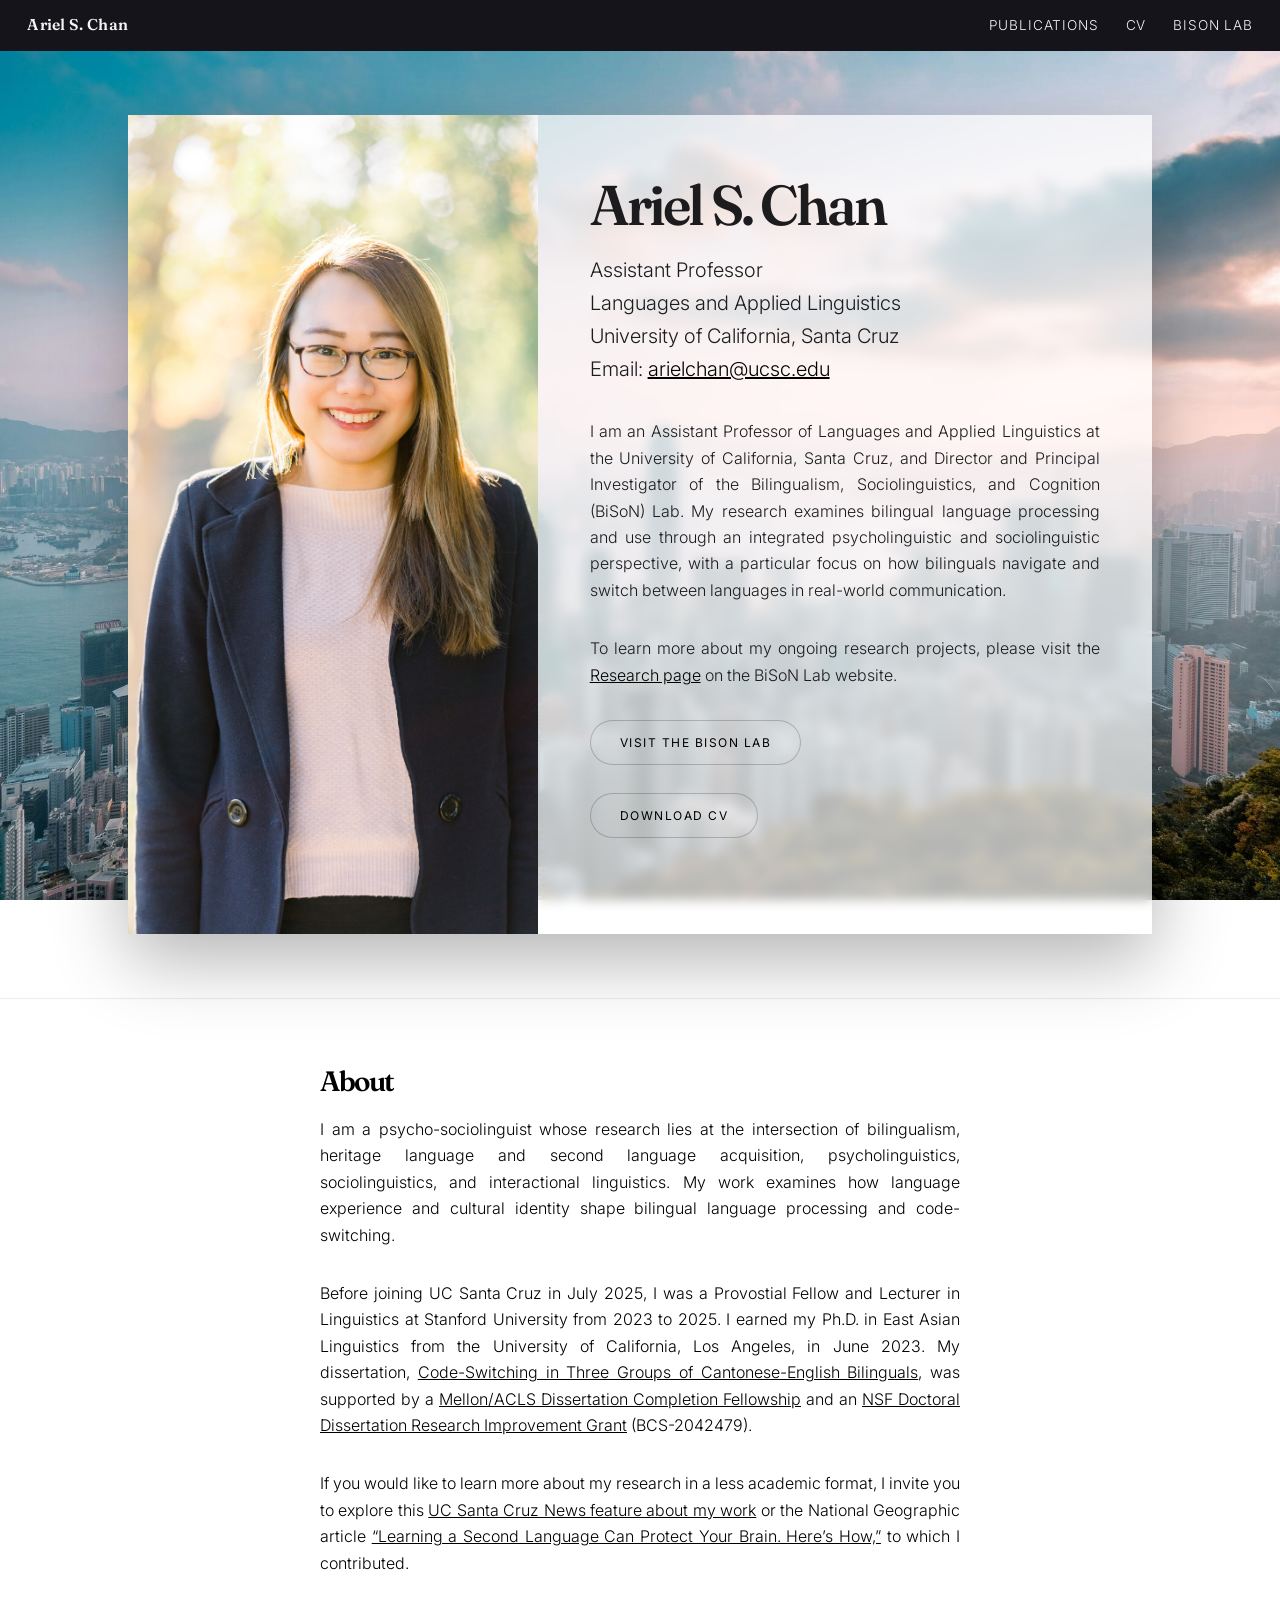
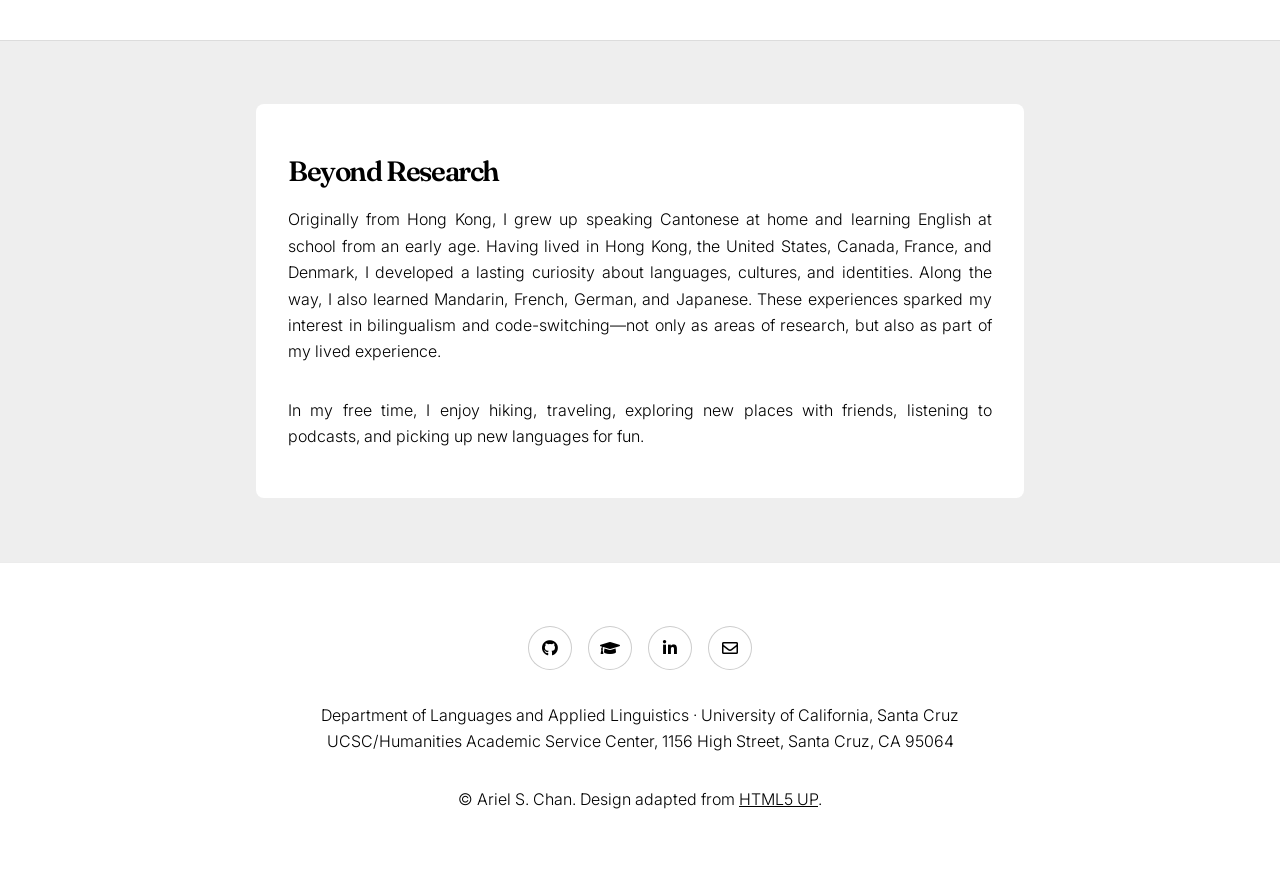
==== index.html @ 3d6a3bdb "Update Beyond Research copy, justify About/Beyond Research text, remove Dissertation section from Pu" ====
<!DOCTYPE HTML>
<!--
	Based on Story by HTML5 UP (html5up.net/story) | @ajlkn
	Free for personal and commercial use under the CCA 3.0 license (html5up.net/license)
-->
<html>
	<head>
		<title>Ariel S. Chan, Ph.D.</title>
		<meta charset="utf-8" />
		<meta name="viewport" content="width=device-width, initial-scale=1, user-scalable=no" />
		<meta name="description" content="Ariel S. Chan, Ph.D. — Assistant Professor of Languages and Applied Linguistics, University of California, Santa Cruz. Director, Bilingualism, Sociolinguistics, and Cognition (BiSoN) Lab." />
		<link rel="stylesheet" href="assets/css/main.css" />
		<link rel="stylesheet" href="assets/css/custom.css" />
		<noscript><link rel="stylesheet" href="assets/css/noscript.css" /></noscript>
	</head>
	<body class="is-preload">

		<nav class="site-nav">
			<a class="brand" href="index.html">Ariel S. Chan</a>
			<a href="publications.html">Publications</a>
			<a href="files/Ariel_Chan_CV.pdf" target="_blank" rel="noopener">CV</a>
			<a href="https://bisonlab.sites.ucsc.edu/" target="_blank" rel="noopener">BiSoN Lab</a>
		</nav>

		<div id="wrapper" class="divided">

			<!-- Intro / bio, with fixed HK skyline background -->
				<section class="hero-hkbg">
					<div class="hero-card">
						<div class="hero-photo">
							<picture>
								<source media="(max-width: 900px)" srcset="images/portrait-mobile.jpg" />
								<img src="images/portrait-desktop.jpg" alt="Portrait of Ariel Chan" />
							</picture>
						</div>
						<div class="hero-text">
							<h1>Ariel S. Chan</h1>
							<p class="major">Assistant Professor<br />Languages and Applied Linguistics<br />University of California, Santa Cruz<br />Email: <a href="mailto:arielchan@ucsc.edu">arielchan@ucsc.edu</a></p>
							<p>I am an Assistant Professor of Languages and Applied Linguistics at the University of California, Santa Cruz, and Director and Principal Investigator of the Bilingualism, Sociolinguistics, and Cognition (BiSoN) Lab. My research examines bilingual language processing and use through an integrated psycholinguistic and sociolinguistic perspective, with a particular focus on how bilinguals navigate and switch between languages in real-world communication.</p>
							<p>To learn more about my ongoing research projects, please visit the <a href="https://bisonlab.sites.ucsc.edu/bison/research/" target="_blank" rel="noopener">Research page</a> on the BiSoN Lab website.</p>
							<ul class="actions stacked">
								<li><a href="https://bisonlab.sites.ucsc.edu/" class="button big wide" target="_blank" rel="noopener">Visit the BiSoN Lab</a></li>
								<li><a href="files/Ariel_Chan_CV.pdf" class="button big wide" target="_blank" rel="noopener">Download CV</a></li>
							</ul>
						</div>
					</div>
				</section>

			<!-- About -->
				<section class="wrapper style1 align-left" id="about">
					<div class="inner medium">
						<h2>About</h2>
						<p>I am a psycho-sociolinguist whose research lies at the intersection of bilingualism, heritage language and second language acquisition, psycholinguistics, sociolinguistics, and interactional linguistics. My work examines how language experience and cultural identity shape bilingual language processing and code-switching.</p>
						<p>Before joining UC Santa Cruz in July 2025, I was a Provostial Fellow and Lecturer in Linguistics at Stanford University from 2023 to 2025. I earned my Ph.D. in East Asian Linguistics from the University of California, Los Angeles, in June 2023. My dissertation, <a href="https://escholarship.org/uc/item/8ns2t4fm" target="_blank" rel="noopener">Code-Switching in Three Groups of Cantonese-English Bilinguals</a>, was supported by a <a href="https://www.acls.org/fellow-grantees/ariel-chan/" target="_blank" rel="noopener">Mellon/ACLS Dissertation Completion Fellowship</a> and an <a href="https://www.nsf.gov/awardsearch/showAward?AWD_ID=2042479" target="_blank" rel="noopener">NSF Doctoral Dissertation Research Improvement Grant</a> (BCS-2042479).</p>
						<p>If you would like to learn more about my research in a less academic format, I invite you to explore this <a href="https://news.ucsc.edu/2025/08/ariel-chan-is-a-new-voice-for-linguistics-and-bilingualism-studies/" target="_blank" rel="noopener">UC Santa Cruz News feature about my work</a> or the National Geographic article <a href="https://www.nationalgeographic.com/health/article/speaking-multiple-languages-slow-brain-aging" target="_blank" rel="noopener">&ldquo;Learning a Second Language Can Protect Your Brain. Here&rsquo;s How,&rdquo;</a> to which I contributed.</p>
					</div>
				</section>

			<!-- Beyond the lab -->
				<section class="wrapper style2 align-left" id="beyond">
					<div class="inner medium">
						<h2>Beyond Research</h2>
						<p>Originally from Hong Kong, I grew up speaking Cantonese at home and learning English at school from an early age. Having lived in Hong Kong, the United States, Canada, France, and Denmark, I developed a lasting curiosity about languages, cultures, and identities. Along the way, I also learned Mandarin, French, German, and Japanese. These experiences sparked my interest in bilingualism and code-switching&mdash;not only as areas of research, but also as part of my lived experience.</p>
						<p>In my free time, I enjoy hiking, traveling, exploring new places with friends, listening to podcasts, and picking up new languages for fun.</p>
					</div>
				</section>

			<!-- Footer -->
				<footer class="wrapper style1 align-center">
					<div class="inner">
						<ul class="icons">
							<li><a href="https://github.com/arielschan" class="icon brands style2 fa-github" target="_blank" rel="noopener"><span class="label">GitHub</span></a></li>
							<li><a href="https://scholar.google.com/citations?user=h59geQ8AAAAJ&hl=en&oi=ao" class="icon solid style2 fa-graduation-cap" target="_blank" rel="noopener"><span class="label">Google Scholar</span></a></li>
							<li><a href="https://www.linkedin.com/in/arielslchan/" class="icon brands style2 fa-linkedin-in" target="_blank" rel="noopener"><span class="label">LinkedIn</span></a></li>
							<li><a href="mailto:arielchan@ucsc.edu" class="icon style2 fa-envelope"><span class="label">Email</span></a></li>
						</ul>
						<p>Department of Languages and Applied Linguistics · University of California, Santa Cruz<br />
						UCSC/Humanities Academic Service Center, 1156 High Street, Santa Cruz, CA 95064</p>
						<p>&copy; Ariel S. Chan. Design adapted from <a href="https://html5up.net" target="_blank" rel="noopener">HTML5 UP</a>.</p>
					</div>
				</footer>

		</div>

		<script src="assets/js/jquery.min.js"></script>
		<script src="assets/js/jquery.scrollex.min.js"></script>
		<script src="assets/js/jquery.scrolly.min.js"></script>
		<script src="assets/js/browser.min.js"></script>
		<script src="assets/js/breakpoints.min.js"></script>
		<script src="assets/js/util.js"></script>
		<script src="assets/js/main.js"></script>

	</body>
</html>
---- assets/css/main.css ----
@import url(fontawesome-all.min.css);
@import url("https://fonts.googleapis.com/css?family=Source+Sans+Pro:300,300i,400,400i");

/*
	Story by HTML5 UP
	html5up.net | @ajlkn
	Free for personal and commercial use under the CCA 3.0 license (html5up.net/license)
*/

html, body, div, span, applet, object,
iframe, h1, h2, h3, h4, h5, h6, p, blockquote,
pre, a, abbr, acronym, address, big, cite,
code, del, dfn, em, img, ins, kbd, q, s, samp,
small, strike, strong, sub, sup, tt, var, b,
u, i, center, dl, dt, dd, ol, ul, li, fieldset,
form, label, legend, table, caption, tbody,
tfoot, thead, tr, th, td, article, aside,
canvas, details, embed, figure, figcaption,
footer, header, hgroup, menu, nav, output, ruby,
section, summary, time, mark, audio, video {
	margin: 0;
	padding: 0;
	border: 0;
	font-size: 100%;
	font: inherit;
	vertical-align: baseline;}

article, aside, details, figcaption, figure,
footer, header, hgroup, menu, nav, section {
	display: block;}

body {
	line-height: 1;
}

ol, ul {
	list-style: none;
}

blockquote, q {
	quotes: none;
}

	blockquote:before, blockquote:after, q:before, q:after {
		content: '';
		content: none;
	}

table {
	border-collapse: collapse;
	border-spacing: 0;
}

body {
	-webkit-text-size-adjust: none;
}

mark {
	background-color: transparent;
	color: inherit;
}

input::-moz-focus-inner {
	border: 0;
	padding: 0;
}

input, select, textarea {
	-moz-appearance: none;
	-webkit-appearance: none;
	-ms-appearance: none;
	appearance: none;
}

/* Basic */

	@-ms-viewport {
		width: device-width;
	}

	body {
		-ms-overflow-style: scrollbar;
	}

	@media screen and (max-width: 480px) {

		html, body {
			min-width: 320px;
		}

	}

	html {
		box-sizing: border-box;
	}

	*, *:before, *:after {
		box-sizing: inherit;
	}

	body {
		background: #ffffff;
	}

		body.is-preload *, body.is-preload *:before, body.is-preload *:after {
			-moz-animation: none !important;
			-webkit-animation: none !important;
			-ms-animation: none !important;
			animation: none !important;
			-moz-transition: none !important;
			-webkit-transition: none !important;
			-ms-transition: none !important;
			transition: none !important;
		}

/* Type */

	html {
		font-size: 18pt;
	}

		@media screen and (max-width: 1680px) {

			html {
				font-size: 14pt;
			}

		}

		@media screen and (max-width: 1280px) {

			html {
				font-size: 12pt;
			}

		}

		@media screen and (max-width: 736px) {

			html {
				font-size: 11pt;
			}

		}

		@media screen and (max-width: 360px) {

			html {
				font-size: 10pt;
			}

		}

	body {
		background-color: #ffffff;
		color: #000000;
	}

	body, input, select, textarea {
		font-family: "Source Sans Pro", Helvetica, sans-serif;
		font-size: 1rem;
		font-weight: 300;
		line-height: 1.65;
	}

	a {
		-moz-transition: color 0.2s ease-in-out;
		-webkit-transition: color 0.2s ease-in-out;
		-ms-transition: color 0.2s ease-in-out;
		transition: color 0.2s ease-in-out;
		text-decoration: underline;
	}

		a:hover {
			text-decoration: none;
		}

	strong, b {
		font-weight: 400;
	}

	em, i {
		font-style: italic;
	}

	p {
		margin: 0 0 2rem 0;
	}

		p.major {
			font-size: 1.25rem;
		}

	h1, h2, h3, h4, h5, h6 {
		font-weight: 300;
		line-height: 1.375;
		letter-spacing: -0.05em;
		margin: 0 0 1rem 0;
	}

		h1 a, h2 a, h3 a, h4 a, h5 a, h6 a {
			color: inherit;
			text-decoration: none;
		}

	h1 {
		font-size: 3.5rem;
		line-height: 1.2;
	}

	h2 {
		font-size: 2.25rem;
	}

	h3 {
		font-size: 1.5rem;
	}

	h4 {
		font-size: 1.1rem;
	}

	h5 {
		font-size: 0.9rem;
	}

	h6 {
		font-size: 0.7rem;
	}

	sub {
		font-size: 0.8rem;
		position: relative;
		top: 0.5rem;
	}

	sup {
		font-size: 0.8rem;
		position: relative;
		top: -0.5rem;
	}

	blockquote {
		border-left: solid 4px;
		font-style: italic;
		margin: 0 0 2rem 0;
		padding: 0.5rem 0 0.5rem 2rem;
	}

	code {
		border-radius: 4px;
		font-family: "Courier New", monospace;
		font-size: 0.9em;
		margin: 0 0.25rem;
		padding: 0.25rem 0.325rem;
	}

	pre {
		-webkit-overflow-scrolling: touch;
		font-family: "Courier New", monospace;
		font-size: 0.9em;
		margin: 0 0 2rem 0;
	}

		pre code {
			display: block;
			line-height: 1.5;
			padding: 0.75rem 1rem;
			overflow-x: auto;
		}

	hr {
		border: 0;
		border-bottom: solid 1px;
		margin: 2.5rem 0;
	}

		hr.major {
			margin: 3.5rem 0;
		}

	.align-left {
		text-align: left;
	}

	.align-center {
		text-align: center;
	}

	.align-right {
		text-align: right;
	}

	@media screen and (max-width: 736px) {

		p.major {
			font-size: 1.1rem;
		}

		h1 {
			font-size: 2.5rem;
		}

		h2 {
			font-size: 2rem;
		}

		h3 {
			font-size: 1.25rem;
		}

		h4 {
			font-size: 1rem;
		}

	}

	input, select, textarea {
		color: #000000;
	}

	a {
		color: #000000;
	}

		a:hover {
			color: #47D3E5;
		}

	strong, b {
		color: #000000;
	}

	h1, h2, h3, h4, h5, h6 {
		color: #000000;
	}

	blockquote {
		border-left-color: rgba(0, 0, 0, 0.2);
	}

	code {
		background: rgba(0, 0, 0, 0.05);
		border-color: rgba(0, 0, 0, 0.2);
	}

	hr {
		border-bottom-color: rgba(0, 0, 0, 0.2);
	}

/* Row */

	.row {
		display: flex;
		flex-wrap: wrap;
		box-sizing: border-box;
		align-items: stretch;
	}

		.row > * {
			box-sizing: border-box;
		}

		.row.gtr-uniform > * > :last-child {
			margin-bottom: 0;
		}

		.row.aln-left {
			justify-content: flex-start;
		}

		.row.aln-center {
			justify-content: center;
		}

		.row.aln-right {
			justify-content: flex-end;
		}

		.row.aln-top {
			align-items: flex-start;
		}

		.row.aln-middle {
			align-items: center;
		}

		.row.aln-bottom {
			align-items: flex-end;
		}

		.row > .imp {
			order: -1;
		}

		.row > .col-1 {
			width: 8.33333%;
		}

		.row > .off-1 {
			margin-left: 8.33333%;
		}

		.row > .col-2 {
			width: 16.66667%;
		}

		.row > .off-2 {
			margin-left: 16.66667%;
		}

		.row > .col-3 {
			width: 25%;
		}

		.row > .off-3 {
			margin-left: 25%;
		}

		.row > .col-4 {
			width: 33.33333%;
		}

		.row > .off-4 {
			margin-left: 33.33333%;
		}

		.row > .col-5 {
			width: 41.66667%;
		}

		.row > .off-5 {
			margin-left: 41.66667%;
		}

		.row > .col-6 {
			width: 50%;
		}

		.row > .off-6 {
			margin-left: 50%;
		}

		.row > .col-7 {
			width: 58.33333%;
		}

		.row > .off-7 {
			margin-left: 58.33333%;
		}

		.row > .col-8 {
			width: 66.66667%;
		}

		.row > .off-8 {
			margin-left: 66.66667%;
		}

		.row > .col-9 {
			width: 75%;
		}

		.row > .off-9 {
			margin-left: 75%;
		}

		.row > .col-10 {
			width: 83.33333%;
		}

		.row > .off-10 {
			margin-left: 83.33333%;
		}

		.row > .col-11 {
			width: 91.66667%;
		}

		.row > .off-11 {
			margin-left: 91.66667%;
		}

		.row > .col-12 {
			width: 100%;
		}

		.row > .off-12 {
			margin-left: 100%;
		}

		.row.gtr-0 {
			margin-top: 0;
			margin-left: 0rem;
		}

			.row.gtr-0 > * {
				padding: 0 0 0 0rem;
			}

			.row.gtr-0.gtr-uniform {
				margin-top: 0rem;
			}

				.row.gtr-0.gtr-uniform > * {
					padding-top: 0rem;
				}

		.row.gtr-25 {
			margin-top: 0;
			margin-left: -0.5rem;
		}

			.row.gtr-25 > * {
				padding: 0 0 0 0.5rem;
			}

			.row.gtr-25.gtr-uniform {
				margin-top: -0.5rem;
			}

				.row.gtr-25.gtr-uniform > * {
					padding-top: 0.5rem;
				}

		.row.gtr-50 {
			margin-top: 0;
			margin-left: -1rem;
		}

			.row.gtr-50 > * {
				padding: 0 0 0 1rem;
			}

			.row.gtr-50.gtr-uniform {
				margin-top: -1rem;
			}

				.row.gtr-50.gtr-uniform > * {
					padding-top: 1rem;
				}

		.row {
			margin-top: 0;
			margin-left: -2rem;
		}

			.row > * {
				padding: 0 0 0 2rem;
			}

			.row.gtr-uniform {
				margin-top: -2rem;
			}

				.row.gtr-uniform > * {
					padding-top: 2rem;
				}

		.row.gtr-150 {
			margin-top: 0;
			margin-left: -3rem;
		}

			.row.gtr-150 > * {
				padding: 0 0 0 3rem;
			}

			.row.gtr-150.gtr-uniform {
				margin-top: -3rem;
			}

				.row.gtr-150.gtr-uniform > * {
					padding-top: 3rem;
				}

		.row.gtr-200 {
			margin-top: 0;
			margin-left: -4rem;
		}

			.row.gtr-200 > * {
				padding: 0 0 0 4rem;
			}

			.row.gtr-200.gtr-uniform {
				margin-top: -4rem;
			}

				.row.gtr-200.gtr-uniform > * {
					padding-top: 4rem;
				}

		@media screen and (max-width: 1680px) {

			.row {
				display: flex;
				flex-wrap: wrap;
				box-sizing: border-box;
				align-items: stretch;
			}

				.row > * {
					box-sizing: border-box;
				}

				.row.gtr-uniform > * > :last-child {
					margin-bottom: 0;
				}

				.row.aln-left {
					justify-content: flex-start;
				}

				.row.aln-center {
					justify-content: center;
				}

				.row.aln-right {
					justify-content: flex-end;
				}

				.row.aln-top {
					align-items: flex-start;
				}

				.row.aln-middle {
					align-items: center;
				}

				.row.aln-bottom {
					align-items: flex-end;
				}

				.row > .imp-xlarge {
					order: -1;
				}

				.row > .col-1-xlarge {
					width: 8.33333%;
				}

				.row > .off-1-xlarge {
					margin-left: 8.33333%;
				}

				.row > .col-2-xlarge {
					width: 16.66667%;
				}

				.row > .off-2-xlarge {
					margin-left: 16.66667%;
				}

				.row > .col-3-xlarge {
					width: 25%;
				}

				.row > .off-3-xlarge {
					margin-left: 25%;
				}

				.row > .col-4-xlarge {
					width: 33.33333%;
				}

				.row > .off-4-xlarge {
					margin-left: 33.33333%;
				}

				.row > .col-5-xlarge {
					width: 41.66667%;
				}

				.row > .off-5-xlarge {
					margin-left: 41.66667%;
				}

				.row > .col-6-xlarge {
					width: 50%;
				}

				.row > .off-6-xlarge {
					margin-left: 50%;
				}

				.row > .col-7-xlarge {
					width: 58.33333%;
				}

				.row > .off-7-xlarge {
					margin-left: 58.33333%;
				}

				.row > .col-8-xlarge {
					width: 66.66667%;
				}

				.row > .off-8-xlarge {
					margin-left: 66.66667%;
				}

				.row > .col-9-xlarge {
					width: 75%;
				}

				.row > .off-9-xlarge {
					margin-left: 75%;
				}

				.row > .col-10-xlarge {
					width: 83.33333%;
				}

				.row > .off-10-xlarge {
					margin-left: 83.33333%;
				}

				.row > .col-11-xlarge {
					width: 91.66667%;
				}

				.row > .off-11-xlarge {
					margin-left: 91.66667%;
				}

				.row > .col-12-xlarge {
					width: 100%;
				}

				.row > .off-12-xlarge {
					margin-left: 100%;
				}

				.row.gtr-0 {
					margin-top: 0;
					margin-left: 0rem;
				}

					.row.gtr-0 > * {
						padding: 0 0 0 0rem;
					}

					.row.gtr-0.gtr-uniform {
						margin-top: 0rem;
					}

						.row.gtr-0.gtr-uniform > * {
							padding-top: 0rem;
						}

				.row.gtr-25 {
					margin-top: 0;
					margin-left: -0.5rem;
				}

					.row.gtr-25 > * {
						padding: 0 0 0 0.5rem;
					}

					.row.gtr-25.gtr-uniform {
						margin-top: -0.5rem;
					}

						.row.gtr-25.gtr-uniform > * {
							padding-top: 0.5rem;
						}

				.row.gtr-50 {
					margin-top: 0;
					margin-left: -1rem;
				}

					.row.gtr-50 > * {
						padding: 0 0 0 1rem;
					}

					.row.gtr-50.gtr-uniform {
						margin-top: -1rem;
					}

						.row.gtr-50.gtr-uniform > * {
							padding-top: 1rem;
						}

				.row {
					margin-top: 0;
					margin-left: -2rem;
				}

					.row > * {
						padding: 0 0 0 2rem;
					}

					.row.gtr-uniform {
						margin-top: -2rem;
					}

						.row.gtr-uniform > * {
							padding-top: 2rem;
						}

				.row.gtr-150 {
					margin-top: 0;
					margin-left: -3rem;
				}

					.row.gtr-150 > * {
						padding: 0 0 0 3rem;
					}

					.row.gtr-150.gtr-uniform {
						margin-top: -3rem;
					}

						.row.gtr-150.gtr-uniform > * {
							padding-top: 3rem;
						}

				.row.gtr-200 {
					margin-top: 0;
					margin-left: -4rem;
				}

					.row.gtr-200 > * {
						padding: 0 0 0 4rem;
					}

					.row.gtr-200.gtr-uniform {
						margin-top: -4rem;
					}

						.row.gtr-200.gtr-uniform > * {
							padding-top: 4rem;
						}

		}

		@media screen and (max-width: 1280px) {

			.row {
				display: flex;
				flex-wrap: wrap;
				box-sizing: border-box;
				align-items: stretch;
			}

				.row > * {
					box-sizing: border-box;
				}

				.row.gtr-uniform > * > :last-child {
					margin-bottom: 0;
				}

				.row.aln-left {
					justify-content: flex-start;
				}

				.row.aln-center {
					justify-content: center;
				}

				.row.aln-right {
					justify-content: flex-end;
				}

				.row.aln-top {
					align-items: flex-start;
				}

				.row.aln-middle {
					align-items: center;
				}

				.row.aln-bottom {
					align-items: flex-end;
				}

				.row > .imp-large {
					order: -1;
				}

				.row > .col-1-large {
					width: 8.33333%;
				}

				.row > .off-1-large {
					margin-left: 8.33333%;
				}

				.row > .col-2-large {
					width: 16.66667%;
				}

				.row > .off-2-large {
					margin-left: 16.66667%;
				}

				.row > .col-3-large {
					width: 25%;
				}

				.row > .off-3-large {
					margin-left: 25%;
				}

				.row > .col-4-large {
					width: 33.33333%;
				}

				.row > .off-4-large {
					margin-left: 33.33333%;
				}

				.row > .col-5-large {
					width: 41.66667%;
				}

				.row > .off-5-large {
					margin-left: 41.66667%;
				}

				.row > .col-6-large {
					width: 50%;
				}

				.row > .off-6-large {
					margin-left: 50%;
				}

				.row > .col-7-large {
					width: 58.33333%;
				}

				.row > .off-7-large {
					margin-left: 58.33333%;
				}

				.row > .col-8-large {
					width: 66.66667%;
				}

				.row > .off-8-large {
					margin-left: 66.66667%;
				}

				.row > .col-9-large {
					width: 75%;
				}

				.row > .off-9-large {
					margin-left: 75%;
				}

				.row > .col-10-large {
					width: 83.33333%;
				}

				.row > .off-10-large {
					margin-left: 83.33333%;
				}

				.row > .col-11-large {
					width: 91.66667%;
				}

				.row > .off-11-large {
					margin-left: 91.66667%;
				}

				.row > .col-12-large {
					width: 100%;
				}

				.row > .off-12-large {
					margin-left: 100%;
				}

				.row.gtr-0 {
					margin-top: 0;
					margin-left: 0rem;
				}

					.row.gtr-0 > * {
						padding: 0 0 0 0rem;
					}

					.row.gtr-0.gtr-uniform {
						margin-top: 0rem;
					}

						.row.gtr-0.gtr-uniform > * {
							padding-top: 0rem;
						}

				.row.gtr-25 {
					margin-top: 0;
					margin-left: -0.5rem;
				}

					.row.gtr-25 > * {
						padding: 0 0 0 0.5rem;
					}

					.row.gtr-25.gtr-uniform {
						margin-top: -0.5rem;
					}

						.row.gtr-25.gtr-uniform > * {
							padding-top: 0.5rem;
						}

				.row.gtr-50 {
					margin-top: 0;
					margin-left: -1rem;
				}

					.row.gtr-50 > * {
						padding: 0 0 0 1rem;
					}

					.row.gtr-50.gtr-uniform {
						margin-top: -1rem;
					}

						.row.gtr-50.gtr-uniform > * {
							padding-top: 1rem;
						}

				.row {
					margin-top: 0;
					margin-left: -2rem;
				}

					.row > * {
						padding: 0 0 0 2rem;
					}

					.row.gtr-uniform {
						margin-top: -2rem;
					}

						.row.gtr-uniform > * {
							padding-top: 2rem;
						}

				.row.gtr-150 {
					margin-top: 0;
					margin-left: -3rem;
				}

					.row.gtr-150 > * {
						padding: 0 0 0 3rem;
					}

					.row.gtr-150.gtr-uniform {
						margin-top: -3rem;
					}

						.row.gtr-150.gtr-uniform > * {
							padding-top: 3rem;
						}

				.row.gtr-200 {
					margin-top: 0;
					margin-left: -4rem;
				}

					.row.gtr-200 > * {
						padding: 0 0 0 4rem;
					}

					.row.gtr-200.gtr-uniform {
						margin-top: -4rem;
					}

						.row.gtr-200.gtr-uniform > * {
							padding-top: 4rem;
						}

		}

		@media screen and (max-width: 980px) {

			.row {
				display: flex;
				flex-wrap: wrap;
				box-sizing: border-box;
				align-items: stretch;
			}

				.row > * {
					box-sizing: border-box;
				}

				.row.gtr-uniform > * > :last-child {
					margin-bottom: 0;
				}

				.row.aln-left {
					justify-content: flex-start;
				}

				.row.aln-center {
					justify-content: center;
				}

				.row.aln-right {
					justify-content: flex-end;
				}

				.row.aln-top {
					align-items: flex-start;
				}

				.row.aln-middle {
					align-items: center;
				}

				.row.aln-bottom {
					align-items: flex-end;
				}

				.row > .imp-medium {
					order: -1;
				}

				.row > .col-1-medium {
					width: 8.33333%;
				}

				.row > .off-1-medium {
					margin-left: 8.33333%;
				}

				.row > .col-2-medium {
					width: 16.66667%;
				}

				.row > .off-2-medium {
					margin-left: 16.66667%;
				}

				.row > .col-3-medium {
					width: 25%;
				}

				.row > .off-3-medium {
					margin-left: 25%;
				}

				.row > .col-4-medium {
					width: 33.33333%;
				}

				.row > .off-4-medium {
					margin-left: 33.33333%;
				}

				.row > .col-5-medium {
					width: 41.66667%;
				}

				.row > .off-5-medium {
					margin-left: 41.66667%;
				}

				.row > .col-6-medium {
					width: 50%;
				}

				.row > .off-6-medium {
					margin-left: 50%;
				}

				.row > .col-7-medium {
					width: 58.33333%;
				}

				.row > .off-7-medium {
					margin-left: 58.33333%;
				}

				.row > .col-8-medium {
					width: 66.66667%;
				}

				.row > .off-8-medium {
					margin-left: 66.66667%;
				}

				.row > .col-9-medium {
					width: 75%;
				}

				.row > .off-9-medium {
					margin-left: 75%;
				}

				.row > .col-10-medium {
					width: 83.33333%;
				}

				.row > .off-10-medium {
					margin-left: 83.33333%;
				}

				.row > .col-11-medium {
					width: 91.66667%;
				}

				.row > .off-11-medium {
					margin-left: 91.66667%;
				}

				.row > .col-12-medium {
					width: 100%;
				}

				.row > .off-12-medium {
					margin-left: 100%;
				}

				.row.gtr-0 {
					margin-top: 0;
					margin-left: 0rem;
				}

					.row.gtr-0 > * {
						padding: 0 0 0 0rem;
					}

					.row.gtr-0.gtr-uniform {
						margin-top: 0rem;
					}

						.row.gtr-0.gtr-uniform > * {
							padding-top: 0rem;
						}

				.row.gtr-25 {
					margin-top: 0;
					margin-left: -0.5rem;
				}

					.row.gtr-25 > * {
						padding: 0 0 0 0.5rem;
					}

					.row.gtr-25.gtr-uniform {
						margin-top: -0.5rem;
					}

						.row.gtr-25.gtr-uniform > * {
							padding-top: 0.5rem;
						}

				.row.gtr-50 {
					margin-top: 0;
					margin-left: -1rem;
				}

					.row.gtr-50 > * {
						padding: 0 0 0 1rem;
					}

					.row.gtr-50.gtr-uniform {
						margin-top: -1rem;
					}

						.row.gtr-50.gtr-uniform > * {
							padding-top: 1rem;
						}

				.row {
					margin-top: 0;
					margin-left: -2rem;
				}

					.row > * {
						padding: 0 0 0 2rem;
					}

					.row.gtr-uniform {
						margin-top: -2rem;
					}

						.row.gtr-uniform > * {
							padding-top: 2rem;
						}

				.row.gtr-150 {
					margin-top: 0;
					margin-left: -3rem;
				}

					.row.gtr-150 > * {
						padding: 0 0 0 3rem;
					}

					.row.gtr-150.gtr-uniform {
						margin-top: -3rem;
					}

						.row.gtr-150.gtr-uniform > * {
							padding-top: 3rem;
						}

				.row.gtr-200 {
					margin-top: 0;
					margin-left: -4rem;
				}

					.row.gtr-200 > * {
						padding: 0 0 0 4rem;
					}

					.row.gtr-200.gtr-uniform {
						margin-top: -4rem;
					}

						.row.gtr-200.gtr-uniform > * {
							padding-top: 4rem;
						}

		}

		@media screen and (max-width: 736px) {

			.row {
				display: flex;
				flex-wrap: wrap;
				box-sizing: border-box;
				align-items: stretch;
			}

				.row > * {
					box-sizing: border-box;
				}

				.row.gtr-uniform > * > :last-child {
					margin-bottom: 0;
				}

				.row.aln-left {
					justify-content: flex-start;
				}

				.row.aln-center {
					justify-content: center;
				}

				.row.aln-right {
					justify-content: flex-end;
				}

				.row.aln-top {
					align-items: flex-start;
				}

				.row.aln-middle {
					align-items: center;
				}

				.row.aln-bottom {
					align-items: flex-end;
				}

				.row > .imp-small {
					order: -1;
				}

				.row > .col-1-small {
					width: 8.33333%;
				}

				.row > .off-1-small {
					margin-left: 8.33333%;
				}

				.row > .col-2-small {
					width: 16.66667%;
				}

				.row > .off-2-small {
					margin-left: 16.66667%;
				}

				.row > .col-3-small {
					width: 25%;
				}

				.row > .off-3-small {
					margin-left: 25%;
				}

				.row > .col-4-small {
					width: 33.33333%;
				}

				.row > .off-4-small {
					margin-left: 33.33333%;
				}

				.row > .col-5-small {
					width: 41.66667%;
				}

				.row > .off-5-small {
					margin-left: 41.66667%;
				}

				.row > .col-6-small {
					width: 50%;
				}

				.row > .off-6-small {
					margin-left: 50%;
				}

				.row > .col-7-small {
					width: 58.33333%;
				}

				.row > .off-7-small {
					margin-left: 58.33333%;
				}

				.row > .col-8-small {
					width: 66.66667%;
				}

				.row > .off-8-small {
					margin-left: 66.66667%;
				}

				.row > .col-9-small {
					width: 75%;
				}

				.row > .off-9-small {
					margin-left: 75%;
				}

				.row > .col-10-small {
					width: 83.33333%;
				}

				.row > .off-10-small {
					margin-left: 83.33333%;
				}

				.row > .col-11-small {
					width: 91.66667%;
				}

				.row > .off-11-small {
					margin-left: 91.66667%;
				}

				.row > .col-12-small {
					width: 100%;
				}

				.row > .off-12-small {
					margin-left: 100%;
				}

				.row.gtr-0 {
					margin-top: 0;
					margin-left: 0rem;
				}

					.row.gtr-0 > * {
						padding: 0 0 0 0rem;
					}

					.row.gtr-0.gtr-uniform {
						margin-top: 0rem;
					}

						.row.gtr-0.gtr-uniform > * {
							padding-top: 0rem;
						}

				.row.gtr-25 {
					margin-top: 0;
					margin-left: -0.5rem;
				}

					.row.gtr-25 > * {
						padding: 0 0 0 0.5rem;
					}

					.row.gtr-25.gtr-uniform {
						margin-top: -0.5rem;
					}

						.row.gtr-25.gtr-uniform > * {
							padding-top: 0.5rem;
						}

				.row.gtr-50 {
					margin-top: 0;
					margin-left: -1rem;
				}

					.row.gtr-50 > * {
						padding: 0 0 0 1rem;
					}

					.row.gtr-50.gtr-uniform {
						margin-top: -1rem;
					}

						.row.gtr-50.gtr-uniform > * {
							padding-top: 1rem;
						}

				.row {
					margin-top: 0;
					margin-left: -2rem;
				}

					.row > * {
						padding: 0 0 0 2rem;
					}

					.row.gtr-uniform {
						margin-top: -2rem;
					}

						.row.gtr-uniform > * {
							padding-top: 2rem;
						}

				.row.gtr-150 {
					margin-top: 0;
					margin-left: -3rem;
				}

					.row.gtr-150 > * {
						padding: 0 0 0 3rem;
					}

					.row.gtr-150.gtr-uniform {
						margin-top: -3rem;
					}

						.row.gtr-150.gtr-uniform > * {
							padding-top: 3rem;
						}

				.row.gtr-200 {
					margin-top: 0;
					margin-left: -4rem;
				}

					.row.gtr-200 > * {
						padding: 0 0 0 4rem;
					}

					.row.gtr-200.gtr-uniform {
						margin-top: -4rem;
					}

						.row.gtr-200.gtr-uniform > * {
							padding-top: 4rem;
						}

		}

		@media screen and (max-width: 480px) {

			.row {
				display: flex;
				flex-wrap: wrap;
				box-sizing: border-box;
				align-items: stretch;
			}

				.row > * {
					box-sizing: border-box;
				}

				.row.gtr-uniform > * > :last-child {
					margin-bottom: 0;
				}

				.row.aln-left {
					justify-content: flex-start;
				}

				.row.aln-center {
					justify-content: center;
				}

				.row.aln-right {
					justify-content: flex-end;
				}

				.row.aln-top {
					align-items: flex-start;
				}

				.row.aln-middle {
					align-items: center;
				}

				.row.aln-bottom {
					align-items: flex-end;
				}

				.row > .imp-xsmall {
					order: -1;
				}

				.row > .col-1-xsmall {
					width: 8.33333%;
				}

				.row > .off-1-xsmall {
					margin-left: 8.33333%;
				}

				.row > .col-2-xsmall {
					width: 16.66667%;
				}

				.row > .off-2-xsmall {
					margin-left: 16.66667%;
				}

				.row > .col-3-xsmall {
					width: 25%;
				}

				.row > .off-3-xsmall {
					margin-left: 25%;
				}

				.row > .col-4-xsmall {
					width: 33.33333%;
				}

				.row > .off-4-xsmall {
					margin-left: 33.33333%;
				}

				.row > .col-5-xsmall {
					width: 41.66667%;
				}

				.row > .off-5-xsmall {
					margin-left: 41.66667%;
				}

				.row > .col-6-xsmall {
					width: 50%;
				}

				.row > .off-6-xsmall {
					margin-left: 50%;
				}

				.row > .col-7-xsmall {
					width: 58.33333%;
				}

				.row > .off-7-xsmall {
					margin-left: 58.33333%;
				}

				.row > .col-8-xsmall {
					width: 66.66667%;
				}

				.row > .off-8-xsmall {
					margin-left: 66.66667%;
				}

				.row > .col-9-xsmall {
					width: 75%;
				}

				.row > .off-9-xsmall {
					margin-left: 75%;
				}

				.row > .col-10-xsmall {
					width: 83.33333%;
				}

				.row > .off-10-xsmall {
					margin-left: 83.33333%;
				}

				.row > .col-11-xsmall {
					width: 91.66667%;
				}

				.row > .off-11-xsmall {
					margin-left: 91.66667%;
				}

				.row > .col-12-xsmall {
					width: 100%;
				}

				.row > .off-12-xsmall {
					margin-left: 100%;
				}

				.row.gtr-0 {
					margin-top: 0;
					margin-left: 0rem;
				}

					.row.gtr-0 > * {
						padding: 0 0 0 0rem;
					}

					.row.gtr-0.gtr-uniform {
						margin-top: 0rem;
					}

						.row.gtr-0.gtr-uniform > * {
							padding-top: 0rem;
						}

				.row.gtr-25 {
					margin-top: 0;
					margin-left: -0.5rem;
				}

					.row.gtr-25 > * {
						padding: 0 0 0 0.5rem;
					}

					.row.gtr-25.gtr-uniform {
						margin-top: -0.5rem;
					}

						.row.gtr-25.gtr-uniform > * {
							padding-top: 0.5rem;
						}

				.row.gtr-50 {
					margin-top: 0;
					margin-left: -1rem;
				}

					.row.gtr-50 > * {
						padding: 0 0 0 1rem;
					}

					.row.gtr-50.gtr-uniform {
						margin-top: -1rem;
					}

						.row.gtr-50.gtr-uniform > * {
							padding-top: 1rem;
						}

				.row {
					margin-top: 0;
					margin-left: -2rem;
				}

					.row > * {
						padding: 0 0 0 2rem;
					}

					.row.gtr-uniform {
						margin-top: -2rem;
					}

						.row.gtr-uniform > * {
							padding-top: 2rem;
						}

				.row.gtr-150 {
					margin-top: 0;
					margin-left: -3rem;
				}

					.row.gtr-150 > * {
						padding: 0 0 0 3rem;
					}

					.row.gtr-150.gtr-uniform {
						margin-top: -3rem;
					}

						.row.gtr-150.gtr-uniform > * {
							padding-top: 3rem;
						}

				.row.gtr-200 {
					margin-top: 0;
					margin-left: -4rem;
				}

					.row.gtr-200 > * {
						padding: 0 0 0 4rem;
					}

					.row.gtr-200.gtr-uniform {
						margin-top: -4rem;
					}

						.row.gtr-200.gtr-uniform > * {
							padding-top: 4rem;
						}

		}

		@media screen and (max-width: 360px) {

			.row {
				display: flex;
				flex-wrap: wrap;
				box-sizing: border-box;
				align-items: stretch;
			}

				.row > * {
					box-sizing: border-box;
				}

				.row.gtr-uniform > * > :last-child {
					margin-bottom: 0;
				}

				.row.aln-left {
					justify-content: flex-start;
				}

				.row.aln-center {
					justify-content: center;
				}

				.row.aln-right {
					justify-content: flex-end;
				}

				.row.aln-top {
					align-items: flex-start;
				}

				.row.aln-middle {
					align-items: center;
				}

				.row.aln-bottom {
					align-items: flex-end;
				}

				.row > .imp-xxsmall {
					order: -1;
				}

				.row > .col-1-xxsmall {
					width: 8.33333%;
				}

				.row > .off-1-xxsmall {
					margin-left: 8.33333%;
				}

				.row > .col-2-xxsmall {
					width: 16.66667%;
				}

				.row > .off-2-xxsmall {
					margin-left: 16.66667%;
				}

				.row > .col-3-xxsmall {
					width: 25%;
				}

				.row > .off-3-xxsmall {
					margin-left: 25%;
				}

				.row > .col-4-xxsmall {
					width: 33.33333%;
				}

				.row > .off-4-xxsmall {
					margin-left: 33.33333%;
				}

				.row > .col-5-xxsmall {
					width: 41.66667%;
				}

				.row > .off-5-xxsmall {
					margin-left: 41.66667%;
				}

				.row > .col-6-xxsmall {
					width: 50%;
				}

				.row > .off-6-xxsmall {
					margin-left: 50%;
				}

				.row > .col-7-xxsmall {
					width: 58.33333%;
				}

				.row > .off-7-xxsmall {
					margin-left: 58.33333%;
				}

				.row > .col-8-xxsmall {
					width: 66.66667%;
				}

				.row > .off-8-xxsmall {
					margin-left: 66.66667%;
				}

				.row > .col-9-xxsmall {
					width: 75%;
				}

				.row > .off-9-xxsmall {
					margin-left: 75%;
				}

				.row > .col-10-xxsmall {
					width: 83.33333%;
				}

				.row > .off-10-xxsmall {
					margin-left: 83.33333%;
				}

				.row > .col-11-xxsmall {
					width: 91.66667%;
				}

				.row > .off-11-xxsmall {
					margin-left: 91.66667%;
				}

				.row > .col-12-xxsmall {
					width: 100%;
				}

				.row > .off-12-xxsmall {
					margin-left: 100%;
				}

				.row.gtr-0 {
					margin-top: 0;
					margin-left: 0rem;
				}

					.row.gtr-0 > * {
						padding: 0 0 0 0rem;
					}

					.row.gtr-0.gtr-uniform {
						margin-top: 0rem;
					}

						.row.gtr-0.gtr-uniform > * {
							padding-top: 0rem;
						}

				.row.gtr-25 {
					margin-top: 0;
					margin-left: -0.5rem;
				}

					.row.gtr-25 > * {
						padding: 0 0 0 0.5rem;
					}

					.row.gtr-25.gtr-uniform {
						margin-top: -0.5rem;
					}

						.row.gtr-25.gtr-uniform > * {
							padding-top: 0.5rem;
						}

				.row.gtr-50 {
					margin-top: 0;
					margin-left: -1rem;
				}

					.row.gtr-50 > * {
						padding: 0 0 0 1rem;
					}

					.row.gtr-50.gtr-uniform {
						margin-top: -1rem;
					}

						.row.gtr-50.gtr-uniform > * {
							padding-top: 1rem;
						}

				.row {
					margin-top: 0;
					margin-left: -2rem;
				}

					.row > * {
						padding: 0 0 0 2rem;
					}

					.row.gtr-uniform {
						margin-top: -2rem;
					}

						.row.gtr-uniform > * {
							padding-top: 2rem;
						}

				.row.gtr-150 {
					margin-top: 0;
					margin-left: -3rem;
				}

					.row.gtr-150 > * {
						padding: 0 0 0 3rem;
					}

					.row.gtr-150.gtr-uniform {
						margin-top: -3rem;
					}

						.row.gtr-150.gtr-uniform > * {
							padding-top: 3rem;
						}

				.row.gtr-200 {
					margin-top: 0;
					margin-left: -4rem;
				}

					.row.gtr-200 > * {
						padding: 0 0 0 4rem;
					}

					.row.gtr-200.gtr-uniform {
						margin-top: -4rem;
					}

						.row.gtr-200.gtr-uniform > * {
							padding-top: 4rem;
						}

		}

/* Box */

	.box {
		border-radius: 4px;
		border: solid 1px;
		margin-bottom: 2rem;
		padding: 1.5rem;
	}

		.box > :last-child,
		.box > :last-child > :last-child,
		.box > :last-child > :last-child > :last-child {
			margin-bottom: 0;
		}

		.box.alt {
			border: 0;
			border-radius: 0;
			padding: 0;
		}

	.box {
		border-color: rgba(0, 0, 0, 0.2);
	}

/* Button */

	input[type="submit"],
	input[type="reset"],
	input[type="button"],
	button,
	.button {
		-moz-appearance: none;
		-webkit-appearance: none;
		-ms-appearance: none;
		appearance: none;
		-moz-transition: background-color 0.2s ease-in-out, box-shadow 0.2s ease-in-out, color 0.2s ease-in-out;
		-webkit-transition: background-color 0.2s ease-in-out, box-shadow 0.2s ease-in-out, color 0.2s ease-in-out;
		-ms-transition: background-color 0.2s ease-in-out, box-shadow 0.2s ease-in-out, color 0.2s ease-in-out;
		transition: background-color 0.2s ease-in-out, box-shadow 0.2s ease-in-out, color 0.2s ease-in-out;
		border: 0;
		cursor: pointer;
		display: inline-block;
		font-weight: 400;
		letter-spacing: 0.125em;
		text-align: center;
		text-decoration: none;
		text-transform: uppercase;
		white-space: nowrap;
		font-size: 0.75rem;
		max-width: 20rem;
		height: 3.75em;
		line-height: 3.75em;
		border-radius: 3.75em;
		padding: 0 2.5em;
		text-overflow: ellipsis;
		overflow: hidden;
	}

		input[type="submit"].icon:before,
		input[type="reset"].icon:before,
		input[type="button"].icon:before,
		button.icon:before,
		.button.icon:before {
			margin-right: 0.5rem;
		}

		input[type="submit"].fit,
		input[type="reset"].fit,
		input[type="button"].fit,
		button.fit,
		.button.fit {
			width: 100%;
		}

		input[type="submit"].small,
		input[type="reset"].small,
		input[type="button"].small,
		button.small,
		.button.small {
			font-size: 0.6rem;
			height: 3.325em;
			line-height: 3.325em;
			border-radius: 3.325em;
			padding: 0 2em;
		}

		input[type="submit"].large,
		input[type="reset"].large,
		input[type="button"].large,
		button.large,
		.button.large {
			font-size: 0.8rem;
			height: 4em;
			line-height: 4em;
			border-radius: 4em;
			padding: 0 3em;
		}

		input[type="submit"].wide,
		input[type="reset"].wide,
		input[type="button"].wide,
		button.wide,
		.button.wide {
			min-width: 14em;
		}

		input[type="submit"].disabled, input[type="submit"]:disabled,
		input[type="reset"].disabled,
		input[type="reset"]:disabled,
		input[type="button"].disabled,
		input[type="button"]:disabled,
		button.disabled,
		button:disabled,
		.button.disabled,
		.button:disabled {
			pointer-events: none;
			opacity: 0.25;
		}

	input[type="submit"],
	input[type="reset"],
	input[type="button"],
	button,
	.button {
		background-color: transparent;
		box-shadow: inset 0 0 0 1px rgba(0, 0, 0, 0.2);
		color: #000000 !important;
	}

		input[type="submit"]:hover,
		input[type="reset"]:hover,
		input[type="button"]:hover,
		button:hover,
		.button:hover {
			box-shadow: inset 0 0 0 1px #47D3E5;
			color: #47D3E5 !important;
		}

		input[type="submit"]:active,
		input[type="reset"]:active,
		input[type="button"]:active,
		button:active,
		.button:active {
			background-color: rgba(71, 211, 229, 0.2);
			box-shadow: inset 0 0 0 1px #47D3E5;
			color: #47D3E5 !important;
		}

		input[type="submit"].primary,
		input[type="reset"].primary,
		input[type="button"].primary,
		button.primary,
		.button.primary {
			background-color: #000000;
			box-shadow: none;
			color: #ffffff !important;
		}

			input[type="submit"].primary:hover,
			input[type="reset"].primary:hover,
			input[type="button"].primary:hover,
			button.primary:hover,
			.button.primary:hover {
				background-color: #47D3E5;
			}

			input[type="submit"].primary:active,
			input[type="reset"].primary:active,
			input[type="button"].primary:active,
			button.primary:active,
			.button.primary:active {
				background-color: #1ebdd1;
			}

/* Form */

	form {
		margin: 0 0 2rem 0;
	}

		form > :last-child {
			margin-bottom: 0;
		}

		form > .fields {
			display: -moz-flex;
			display: -webkit-flex;
			display: -ms-flex;
			display: flex;
			-moz-flex-wrap: wrap;
			-webkit-flex-wrap: wrap;
			-ms-flex-wrap: wrap;
			flex-wrap: wrap;
			width: calc(100% + 3rem);
			margin: -1.5rem 0 2rem -1.5rem;
		}

			form > .fields > .field {
				-moz-flex-grow: 0;
				-webkit-flex-grow: 0;
				-ms-flex-grow: 0;
				flex-grow: 0;
				-moz-flex-shrink: 0;
				-webkit-flex-shrink: 0;
				-ms-flex-shrink: 0;
				flex-shrink: 0;
				padding: 1.5rem 0 0 1.5rem;
				width: calc(100% - 1.5rem);
			}

				form > .fields > .field.half {
					width: calc(50% - 0.75rem);
				}

				form > .fields > .field.third {
					width: calc(100%/3 - 0.5rem);
				}

				form > .fields > .field.quarter {
					width: calc(25% - 0.375rem);
				}

		@media screen and (max-width: 480px) {

			form > .fields {
				width: calc(100% + 3rem);
				margin: -1.5rem 0 2rem -1.5rem;
			}

				form > .fields > .field {
					padding: 1.5rem 0 0 1.5rem;
					width: calc(100% - 1.5rem);
				}

					form > .fields > .field.half {
						width: calc(100% - 1.5rem);
					}

					form > .fields > .field.third {
						width: calc(100% - 1.5rem);
					}

					form > .fields > .field.quarter {
						width: calc(100% - 1.5rem);
					}

		}

	label {
		display: block;
		font-size: 0.9rem;
		font-weight: 400;
		margin: 0 0 1rem 0;
	}

	input[type="text"],
	input[type="password"],
	input[type="email"],
	input[type="tel"],
	input[type="search"],
	input[type="url"],
	select,
	textarea {
		-moz-appearance: none;
		-webkit-appearance: none;
		-ms-appearance: none;
		appearance: none;
		background-color: transparent;
		border-radius: 4px;
		border: none;
		border: solid 1px;
		color: inherit;
		display: block;
		outline: 0;
		padding: 0 0.825rem;
		text-decoration: none;
		width: 100%;
	}

		input[type="text"]:invalid,
		input[type="password"]:invalid,
		input[type="email"]:invalid,
		input[type="tel"]:invalid,
		input[type="search"]:invalid,
		input[type="url"]:invalid,
		select:invalid,
		textarea:invalid {
			box-shadow: none;
		}

	select {
		background-size: 1.25rem;
		background-repeat: no-repeat;
		background-position: calc(100% - 1rem) center;
		height: 2.75rem;
		padding-right: 2.75rem;
		text-overflow: ellipsis;
	}

		select:focus::-ms-value {
			background-color: transparent;
		}

		select::-ms-expand {
			display: none;
		}

	input[type="text"],
	input[type="password"],
	input[type="email"],
	input[type="tel"],
	input[type="search"],
	input[type="url"],
	select {
		height: 2.75rem;
	}

	textarea {
		padding: 0.75rem 1rem;
	}

	input[type="checkbox"],
	input[type="radio"] {
		-moz-appearance: none;
		-webkit-appearance: none;
		-ms-appearance: none;
		appearance: none;
		display: block;
		float: left;
		margin-right: -2rem;
		opacity: 0;
		width: 1rem;
		z-index: -1;
	}

		input[type="checkbox"] + label,
		input[type="radio"] + label {
			text-decoration: none;
			-moz-user-select: none;
			-webkit-user-select: none;
			-ms-user-select: none;
			user-select: none;
			cursor: pointer;
			display: inline-block;
			font-size: 1rem;
			font-weight: 300;
			padding-left: 2.4rem;
			padding-right: 0.75rem;
			position: relative;
			margin-bottom: 0;
		}

			input[type="checkbox"] + label:before,
			input[type="radio"] + label:before {
				-moz-osx-font-smoothing: grayscale;
				-webkit-font-smoothing: antialiased;
				display: inline-block;
				font-style: normal;
				font-variant: normal;
				text-rendering: auto;
				line-height: 1;
				text-transform: none !important;
				font-family: 'Font Awesome 5 Free';
				font-weight: 900;
			}

			input[type="checkbox"] + label:before,
			input[type="radio"] + label:before {
				border-radius: 4px;
				border: solid 1px;
				content: '';
				display: inline-block;
				font-size: 0.8rem;
				height: 1.65rem;
				left: 0;
				line-height: 1.65rem;
				position: absolute;
				text-align: center;
				top: 0;
				width: 1.65rem;
			}

		input[type="checkbox"]:checked + label:before,
		input[type="radio"]:checked + label:before {
			content: '\f00c';
		}

	input[type="checkbox"] + label:before {
		border-radius: 4px;
	}

	input[type="radio"] + label:before {
		border-radius: 100%;
	}

	::-webkit-input-placeholder {
		opacity: 1.0;
	}

	:-moz-placeholder {
		opacity: 1.0;
	}

	::-moz-placeholder {
		opacity: 1.0;
	}

	:-ms-input-placeholder {
		opacity: 1.0;
	}

	label {
		color: #000000;
	}

	input[type="text"],
	input[type="password"],
	input[type="email"],
	input[type="tel"],
	input[type="search"],
	input[type="url"],
	select,
	textarea {
		border-color: rgba(0, 0, 0, 0.2);
	}

		input[type="text"]:focus,
		input[type="password"]:focus,
		input[type="email"]:focus,
		input[type="tel"]:focus,
		input[type="search"]:focus,
		input[type="url"]:focus,
		select:focus,
		textarea:focus {
			border-color: #47D3E5;
			box-shadow: 0 0 0 1px #47D3E5;
		}

	select {
		background-image: url("data:image/svg+xml;charset=utf8,%3Csvg xmlns='http://www.w3.org/2000/svg' width='40' height='40' preserveAspectRatio='none' viewBox='0 0 40 40'%3E%3Cpath d='M9.4,12.3l10.4,10.4l10.4-10.4c0.2-0.2,0.5-0.4,0.9-0.4c0.3,0,0.6,0.1,0.9,0.4l3.3,3.3c0.2,0.2,0.4,0.5,0.4,0.9 c0,0.4-0.1,0.6-0.4,0.9L20.7,31.9c-0.2,0.2-0.5,0.4-0.9,0.4c-0.3,0-0.6-0.1-0.9-0.4L4.3,17.3c-0.2-0.2-0.4-0.5-0.4-0.9 c0-0.4,0.1-0.6,0.4-0.9l3.3-3.3c0.2-0.2,0.5-0.4,0.9-0.4S9.1,12.1,9.4,12.3z' fill='rgba(0, 0, 0, 0.2)' /%3E%3C/svg%3E");
	}

		select option {
			color: #000000;
			background: #ffffff;
		}

	input[type="checkbox"] + label,
	input[type="radio"] + label {
		color: #000000;
	}

		input[type="checkbox"] + label:before,
		input[type="radio"] + label:before {
			border-color: rgba(0, 0, 0, 0.2);
		}

	input[type="checkbox"]:checked + label:before,
	input[type="radio"]:checked + label:before {
		background-color: #000000;
		border-color: #000000;
		color: #ffffff;
	}

	input[type="checkbox"]:focus + label:before,
	input[type="radio"]:focus + label:before {
		border-color: #47D3E5;
		box-shadow: 0 0 0 1px #47D3E5;
	}

	::-webkit-input-placeholder {
		color: rgba(0, 0, 0, 0.75) !important;
	}

	:-moz-placeholder {
		color: rgba(0, 0, 0, 0.75) !important;
	}

	::-moz-placeholder {
		color: rgba(0, 0, 0, 0.75) !important;
	}

	:-ms-input-placeholder {
		color: rgba(0, 0, 0, 0.75) !important;
	}

/* Icon */

	.icon {
		text-decoration: none;
		border-bottom: none;
		position: relative;
		text-align: center;
	}

		.icon:before {
			-moz-osx-font-smoothing: grayscale;
			-webkit-font-smoothing: antialiased;
			display: inline-block;
			font-style: normal;
			font-variant: normal;
			text-rendering: auto;
			line-height: 1;
			text-transform: none !important;
			font-family: 'Font Awesome 5 Free';
			font-weight: 400;
		}

		.icon > .label {
			display: none;
		}

		.icon:before {
			line-height: inherit;
		}

		.icon.solid:before {
			font-weight: 900;
		}

		.icon.brands:before {
			font-family: 'Font Awesome 5 Brands';
		}

		.icon.style2:before {
			border-radius: 2.75em;
			display: inline-block;
			height: 2.75em;
			line-height: 2.75em;
			width: 2.75em;
		}

		.icon.major {
			display: block;
			margin: 0 0 1rem 0;
		}

			.icon.major:before {
				font-size: 1.25rem;
			}

	a.icon.style2:before {
		-moz-transition: background-color 0.2s ease-in-out, box-shadow 0.2s ease-in-out, color 0.2s ease-in-out;
		-webkit-transition: background-color 0.2s ease-in-out, box-shadow 0.2s ease-in-out, color 0.2s ease-in-out;
		-ms-transition: background-color 0.2s ease-in-out, box-shadow 0.2s ease-in-out, color 0.2s ease-in-out;
		transition: background-color 0.2s ease-in-out, box-shadow 0.2s ease-in-out, color 0.2s ease-in-out;
	}

	.icon.style2:before {
		box-shadow: inset 0 0 0 1px rgba(0, 0, 0, 0.2);
	}

	a.icon.style2:hover:before {
		box-shadow: inset 0 0 0 1px #47D3E5;
		color: #47D3E5;
	}

	a.icon.style2:active:before {
		background-color: rgba(71, 211, 229, 0.1);
		box-shadow: inset 0 0 0 1px #47D3E5;
		color: #47D3E5;
	}

/* Image */

	.image {
		border: 0;
		border-radius: 4px;
		display: inline-block;
		position: relative;
	}

		.image img {
			display: block;
			border-radius: 4px;
		}

		.image.left, .image.right {
			width: 40%;
			max-width: 10rem;
		}

			.image.left img, .image.right img {
				width: 100%;
			}

		.image.left {
			float: left;
			margin: 0 1.5rem 1rem 0;
			top: 0.25rem;
		}

		.image.right {
			float: right;
			margin: 0 0 1rem 1.5rem;
			top: 0.25rem;
		}

		.image.fit {
			display: block;
			margin: 0 0 2rem 0;
			width: 100%;
		}

			.image.fit img {
				width: 100%;
			}

		.image.main {
			display: block;
			margin: 0 0 3rem 0;
			width: 100%;
		}

			.image.main img {
				width: 100%;
			}

/* List */

	ol {
		list-style: decimal;
		margin: 0 0 2rem 0;
		padding-left: 1.25rem;
	}

		ol li {
			padding-left: 0.25rem;
		}

	ul {
		list-style: disc;
		margin: 0 0 2rem 0;
		padding-left: 1rem;
	}

		ul li {
			padding-left: 0.5rem;
		}

		ul.alt {
			list-style: none;
			padding-left: 0;
		}

			ul.alt li {
				border-top: solid 1px;
				padding: 0.5rem 0;
			}

				ul.alt li:first-child {
					border-top: 0;
					padding-top: 0;
				}

	dl {
		margin: 0 0 2rem 0;
	}

		dl dt {
			display: block;
			font-weight: 400;
			margin: 0 0 1rem 0;
		}

		dl dd {
			margin-left: 2rem;
		}

		dl.style2 dt {
			width: 25%;
			float: left;
		}

		dl.style2 dd {
			width: 70%;
			float: left;
		}

		dl.style2:after {
			content: '';
			display: block;
			clear: both;
		}

	ul.alt li {
		border-top-color: rgba(0, 0, 0, 0.2);
	}

/* Actions */

	ul.actions {
		display: -moz-flex;
		display: -webkit-flex;
		display: -ms-flex;
		display: flex;
		cursor: default;
		list-style: none;
		margin-left: -1rem;
		padding-left: 0;
	}

		ul.actions li {
			padding: 0 0 0 1rem;
			vertical-align: middle;
		}

		ul.actions.special {
			-moz-justify-content: center;
			-webkit-justify-content: center;
			-ms-justify-content: center;
			justify-content: center;
			width: 100%;
			margin-left: 0;
		}

			ul.actions.special li:first-child {
				padding-left: 0;
			}

		ul.actions.stacked {
			-moz-flex-direction: column;
			-webkit-flex-direction: column;
			-ms-flex-direction: column;
			flex-direction: column;
			margin-left: 0;
		}

			ul.actions.stacked li {
				padding: 1.3rem 0 0 0;
			}

				ul.actions.stacked li:first-child {
					padding-top: 0;
				}

		ul.actions.fit {
			width: calc(100% + 1rem);
		}

			ul.actions.fit li {
				-moz-flex-grow: 1;
				-webkit-flex-grow: 1;
				-ms-flex-grow: 1;
				flex-grow: 1;
				-moz-flex-shrink: 1;
				-webkit-flex-shrink: 1;
				-ms-flex-shrink: 1;
				flex-shrink: 1;
				width: 100%;
			}

				ul.actions.fit li > * {
					width: 100%;
				}

			ul.actions.fit.stacked {
				width: 100%;
			}

		@media screen and (max-width: 480px) {

			ul.actions:not(.fixed) {
				-moz-flex-direction: column;
				-webkit-flex-direction: column;
				-ms-flex-direction: column;
				flex-direction: column;
				margin-left: 0;
				width: 100% !important;
			}

				ul.actions:not(.fixed) li {
					-moz-flex-grow: 1;
					-webkit-flex-grow: 1;
					-ms-flex-grow: 1;
					flex-grow: 1;
					-moz-flex-shrink: 1;
					-webkit-flex-shrink: 1;
					-ms-flex-shrink: 1;
					flex-shrink: 1;
					padding: 1rem 0 0 0;
					text-align: center;
					width: 100%;
				}

					ul.actions:not(.fixed) li > * {
						width: 100%;
					}

					ul.actions:not(.fixed) li:first-child {
						padding-top: 0;
					}

					ul.actions:not(.fixed) li input[type="submit"],
					ul.actions:not(.fixed) li input[type="reset"],
					ul.actions:not(.fixed) li input[type="button"],
					ul.actions:not(.fixed) li button,
					ul.actions:not(.fixed) li .button {
						width: 100%;
					}

						ul.actions:not(.fixed) li input[type="submit"].icon:before,
						ul.actions:not(.fixed) li input[type="reset"].icon:before,
						ul.actions:not(.fixed) li input[type="button"].icon:before,
						ul.actions:not(.fixed) li button.icon:before,
						ul.actions:not(.fixed) li .button.icon:before {
							margin-left: -0.5rem;
						}

		}

/* Icons */

	ul.icons {
		cursor: default;
		list-style: none;
		padding-left: 0;
	}

		ul.icons li {
			display: inline-block;
			padding: 0 0.75rem 0 0;
		}

			ul.icons li:last-child {
				padding-right: 0;
			}

/* Section/Article */

	section.special, article.special {
		text-align: center;
	}

	header p {
		position: relative;
		margin: -0.65rem 0 1.5rem 0;
		font-style: italic;
	}

	header h1 + p {
		font-size: 1.375rem;
	}

	header h2 + p {
		font-size: 1.25rem;
	}

	header h3 + p {
		font-size: 1.1rem;
	}

	header h4 + p,
	header h5 + p,
	header h6 + p {
		font-size: 0.9rem;
	}

	header p {
		color: rgba(0, 0, 0, 0.75);
	}

/* Table */

	.table-wrapper {
		-webkit-overflow-scrolling: touch;
		margin: 0 0 2rem 0;
		overflow-x: auto;
	}

		.table-wrapper > table {
			margin-bottom: 0;
		}

	table {
		margin: 0 0 2rem 0;
		width: 100%;
	}

		table tbody tr {
			border: solid 1px;
			border-left: 0;
			border-right: 0;
		}

		table td {
			padding: 0.75rem 0.75rem;
		}

		table th {
			font-size: 0.9rem;
			font-weight: 400;
			padding: 0 0.75rem 0.75rem 0.75rem;
			text-align: left;
		}

		table thead {
			border-bottom: solid 2px;
		}

		table tfoot {
			border-top: solid 2px;
		}

		table.alt {
			border-collapse: separate;
		}

			table.alt tbody tr td {
				border: solid 1px;
				border-left-width: 0;
				border-top-width: 0;
			}

				table.alt tbody tr td:first-child {
					border-left-width: 1px;
				}

			table.alt tbody tr:first-child td {
				border-top-width: 1px;
			}

			table.alt thead {
				border-bottom: 0;
			}

			table.alt tfoot {
				border-top: 0;
			}

		table.fixed {
			table-layout: fixed;
		}

	table tbody tr {
		border-color: rgba(0, 0, 0, 0.2);
	}

		table tbody tr:nth-child(2n + 1) {
			background-color: rgba(0, 0, 0, 0.05);
		}

		table tbody tr.alt {
			background-color: rgba(0, 0, 0, 0.05) !important;
		}

	table th {
		color: #000000;
	}

	table thead {
		border-bottom-color: rgba(0, 0, 0, 0.2);
	}

	table tfoot {
		border-top-color: rgba(0, 0, 0, 0.2);
	}

	table.alt tbody tr td {
		border-color: rgba(0, 0, 0, 0.2);
	}

	table.uniform tbody tr:nth-child(2n + 1) {
		background-color: transparent;
	}

/* Banner (transitions) */

	.banner.onload-content-fade-up .content {
		-moz-transition: opacity 0.75s ease-in-out, -moz-transform 0.75s ease-in-out;
		-webkit-transition: opacity 0.75s ease-in-out, -webkit-transform 0.75s ease-in-out;
		-ms-transition: opacity 0.75s ease-in-out, -ms-transform 0.75s ease-in-out;
		transition: opacity 0.75s ease-in-out, transform 0.75s ease-in-out;
	}

	body.is-preload .banner.onload-content-fade-up .content {
		-moz-transform: translateY(1rem);
		-webkit-transform: translateY(1rem);
		-ms-transform: translateY(1rem);
		transform: translateY(1rem);
		opacity: 0;
	}

	.banner.onload-content-fade-down .content {
		-moz-transition: opacity 0.75s ease-in-out, -moz-transform 0.75s ease-in-out;
		-webkit-transition: opacity 0.75s ease-in-out, -webkit-transform 0.75s ease-in-out;
		-ms-transition: opacity 0.75s ease-in-out, -ms-transform 0.75s ease-in-out;
		transition: opacity 0.75s ease-in-out, transform 0.75s ease-in-out;
	}

	body.is-preload .banner.onload-content-fade-down .content {
		-moz-transform: translateY(-1rem);
		-webkit-transform: translateY(-1rem);
		-ms-transform: translateY(-1rem);
		transform: translateY(-1rem);
		opacity: 0;
	}

	.banner.onload-content-fade-left .content {
		-moz-transition: opacity 0.75s ease-in-out, -moz-transform 0.75s ease-in-out;
		-webkit-transition: opacity 0.75s ease-in-out, -webkit-transform 0.75s ease-in-out;
		-ms-transition: opacity 0.75s ease-in-out, -ms-transform 0.75s ease-in-out;
		transition: opacity 0.75s ease-in-out, transform 0.75s ease-in-out;
	}

	body.is-preload .banner.onload-content-fade-left .content {
		-moz-transform: translateX(1rem);
		-webkit-transform: translateX(1rem);
		-ms-transform: translateX(1rem);
		transform: translateX(1rem);
		opacity: 0;
	}

	.banner.onload-content-fade-right .content {
		-moz-transition: opacity 0.75s ease-in-out, -moz-transform 0.75s ease-in-out;
		-webkit-transition: opacity 0.75s ease-in-out, -webkit-transform 0.75s ease-in-out;
		-ms-transition: opacity 0.75s ease-in-out, -ms-transform 0.75s ease-in-out;
		transition: opacity 0.75s ease-in-out, transform 0.75s ease-in-out;
	}

	body.is-preload .banner.onload-content-fade-right .content {
		-moz-transform: translateX(-1rem);
		-webkit-transform: translateX(-1rem);
		-ms-transform: translateX(-1rem);
		transform: translateX(-1rem);
		opacity: 0;
	}

	.banner.onload-content-fade-in .content {
		-moz-transition: opacity 0.75s ease-in-out;
		-webkit-transition: opacity 0.75s ease-in-out;
		-ms-transition: opacity 0.75s ease-in-out;
		transition: opacity 0.75s ease-in-out;
	}

	body.is-preload .banner.onload-content-fade-in .content {
		opacity: 0;
	}

	.banner.onload-image-fade-up .image {
		-moz-transition: opacity 0.75s ease-in-out, -moz-transform 0.75s ease-in-out;
		-webkit-transition: opacity 0.75s ease-in-out, -webkit-transform 0.75s ease-in-out;
		-ms-transition: opacity 0.75s ease-in-out, -ms-transform 0.75s ease-in-out;
		transition: opacity 0.75s ease-in-out, transform 0.75s ease-in-out;
	}

		.banner.onload-image-fade-up .image img {
			-moz-transition: opacity 0.75s ease-in-out;
			-webkit-transition: opacity 0.75s ease-in-out;
			-ms-transition: opacity 0.75s ease-in-out;
			transition: opacity 0.75s ease-in-out;
			-moz-transition-delay: 0.5625s;
			-webkit-transition-delay: 0.5625s;
			-ms-transition-delay: 0.5625s;
			transition-delay: 0.5625s;
		}

	body.is-preload .banner.onload-image-fade-up .image {
		-moz-transform: translateY(1rem);
		-webkit-transform: translateY(1rem);
		-ms-transform: translateY(1rem);
		transform: translateY(1rem);
		opacity: 0;
	}

		body.is-preload .banner.onload-image-fade-up .image img {
			opacity: 0;
		}

	.banner.onload-image-fade-down .image {
		-moz-transition: opacity 0.75s ease-in-out, -moz-transform 0.75s ease-in-out;
		-webkit-transition: opacity 0.75s ease-in-out, -webkit-transform 0.75s ease-in-out;
		-ms-transition: opacity 0.75s ease-in-out, -ms-transform 0.75s ease-in-out;
		transition: opacity 0.75s ease-in-out, transform 0.75s ease-in-out;
	}

		.banner.onload-image-fade-down .image img {
			-moz-transition: opacity 0.75s ease-in-out;
			-webkit-transition: opacity 0.75s ease-in-out;
			-ms-transition: opacity 0.75s ease-in-out;
			transition: opacity 0.75s ease-in-out;
			-moz-transition-delay: 0.5625s;
			-webkit-transition-delay: 0.5625s;
			-ms-transition-delay: 0.5625s;
			transition-delay: 0.5625s;
		}

	body.is-preload .banner.onload-image-fade-down .image {
		-moz-transform: translateY(-1rem);
		-webkit-transform: translateY(-1rem);
		-ms-transform: translateY(-1rem);
		transform: translateY(-1rem);
		opacity: 0;
	}

		body.is-preload .banner.onload-image-fade-down .image img {
			opacity: 0;
		}

	.banner.onload-image-fade-left .image {
		-moz-transition: opacity 0.75s ease-in-out, -moz-transform 0.75s ease-in-out;
		-webkit-transition: opacity 0.75s ease-in-out, -webkit-transform 0.75s ease-in-out;
		-ms-transition: opacity 0.75s ease-in-out, -ms-transform 0.75s ease-in-out;
		transition: opacity 0.75s ease-in-out, transform 0.75s ease-in-out;
	}

		.banner.onload-image-fade-left .image img {
			-moz-transition: opacity 0.75s ease-in-out;
			-webkit-transition: opacity 0.75s ease-in-out;
			-ms-transition: opacity 0.75s ease-in-out;
			transition: opacity 0.75s ease-in-out;
			-moz-transition-delay: 0.5625s;
			-webkit-transition-delay: 0.5625s;
			-ms-transition-delay: 0.5625s;
			transition-delay: 0.5625s;
		}

	body.is-preload .banner.onload-image-fade-left .image {
		-moz-transform: translateX(1rem);
		-webkit-transform: translateX(1rem);
		-ms-transform: translateX(1rem);
		transform: translateX(1rem);
		opacity: 0;
	}

		body.is-preload .banner.onload-image-fade-left .image img {
			opacity: 0;
		}

	.banner.onload-image-fade-right .image {
		-moz-transition: opacity 0.75s ease-in-out, -moz-transform 0.75s ease-in-out;
		-webkit-transition: opacity 0.75s ease-in-out, -webkit-transform 0.75s ease-in-out;
		-ms-transition: opacity 0.75s ease-in-out, -ms-transform 0.75s ease-in-out;
		transition: opacity 0.75s ease-in-out, transform 0.75s ease-in-out;
	}

		.banner.onload-image-fade-right .image img {
			-moz-transition: opacity 0.75s ease-in-out;
			-webkit-transition: opacity 0.75s ease-in-out;
			-ms-transition: opacity 0.75s ease-in-out;
			transition: opacity 0.75s ease-in-out;
			-moz-transition-delay: 0.5625s;
			-webkit-transition-delay: 0.5625s;
			-ms-transition-delay: 0.5625s;
			transition-delay: 0.5625s;
		}

	body.is-preload .banner.onload-image-fade-right .image {
		-moz-transform: translateX(-1rem);
		-webkit-transform: translateX(-1rem);
		-ms-transform: translateX(-1rem);
		transform: translateX(-1rem);
		opacity: 0;
	}

		body.is-preload .banner.onload-image-fade-right .image img {
			opacity: 0;
		}

	.banner.onload-image-fade-in .image img {
		-moz-transition: opacity 0.75s ease-in-out;
		-webkit-transition: opacity 0.75s ease-in-out;
		-ms-transition: opacity 0.75s ease-in-out;
		transition: opacity 0.75s ease-in-out;
	}

	body.is-preload .banner.onload-image-fade-in .image img {
		opacity: 0;
	}

	.banner.onscroll-content-fade-up .content {
		-moz-transition: opacity 0.75s ease-in-out, -moz-transform 0.75s ease-in-out;
		-webkit-transition: opacity 0.75s ease-in-out, -webkit-transform 0.75s ease-in-out;
		-ms-transition: opacity 0.75s ease-in-out, -ms-transform 0.75s ease-in-out;
		transition: opacity 0.75s ease-in-out, transform 0.75s ease-in-out;
	}

	.banner.onscroll-content-fade-up.is-inactive .content {
		-moz-transform: translateY(1rem);
		-webkit-transform: translateY(1rem);
		-ms-transform: translateY(1rem);
		transform: translateY(1rem);
		opacity: 0;
	}

	.banner.onscroll-content-fade-down .content {
		-moz-transition: opacity 0.75s ease-in-out, -moz-transform 0.75s ease-in-out;
		-webkit-transition: opacity 0.75s ease-in-out, -webkit-transform 0.75s ease-in-out;
		-ms-transition: opacity 0.75s ease-in-out, -ms-transform 0.75s ease-in-out;
		transition: opacity 0.75s ease-in-out, transform 0.75s ease-in-out;
	}

	.banner.onscroll-content-fade-down.is-inactive .content {
		-moz-transform: translateY(-1rem);
		-webkit-transform: translateY(-1rem);
		-ms-transform: translateY(-1rem);
		transform: translateY(-1rem);
		opacity: 0;
	}

	.banner.onscroll-content-fade-left .content {
		-moz-transition: opacity 0.75s ease-in-out, -moz-transform 0.75s ease-in-out;
		-webkit-transition: opacity 0.75s ease-in-out, -webkit-transform 0.75s ease-in-out;
		-ms-transition: opacity 0.75s ease-in-out, -ms-transform 0.75s ease-in-out;
		transition: opacity 0.75s ease-in-out, transform 0.75s ease-in-out;
	}

	.banner.onscroll-content-fade-left.is-inactive .content {
		-moz-transform: translateX(1rem);
		-webkit-transform: translateX(1rem);
		-ms-transform: translateX(1rem);
		transform: translateX(1rem);
		opacity: 0;
	}

	.banner.onscroll-content-fade-right .content {
		-moz-transition: opacity 0.75s ease-in-out, -moz-transform 0.75s ease-in-out;
		-webkit-transition: opacity 0.75s ease-in-out, -webkit-transform 0.75s ease-in-out;
		-ms-transition: opacity 0.75s ease-in-out, -ms-transform 0.75s ease-in-out;
		transition: opacity 0.75s ease-in-out, transform 0.75s ease-in-out;
	}

	.banner.onscroll-content-fade-right.is-inactive .content {
		-moz-transform: translateX(-1rem);
		-webkit-transform: translateX(-1rem);
		-ms-transform: translateX(-1rem);
		transform: translateX(-1rem);
		opacity: 0;
	}

	.banner.onscroll-content-fade-in .content {
		-moz-transition: opacity 0.75s ease-in-out;
		-webkit-transition: opacity 0.75s ease-in-out;
		-ms-transition: opacity 0.75s ease-in-out;
		transition: opacity 0.75s ease-in-out;
	}

	.banner.onscroll-content-fade-in.is-inactive .content {
		opacity: 0;
	}

	.banner.onscroll-image-fade-up .image {
		-moz-transition: opacity 0.75s ease-in-out, -moz-transform 0.75s ease-in-out;
		-webkit-transition: opacity 0.75s ease-in-out, -webkit-transform 0.75s ease-in-out;
		-ms-transition: opacity 0.75s ease-in-out, -ms-transform 0.75s ease-in-out;
		transition: opacity 0.75s ease-in-out, transform 0.75s ease-in-out;
	}

		.banner.onscroll-image-fade-up .image img {
			-moz-transition: opacity 0.75s ease-in-out;
			-webkit-transition: opacity 0.75s ease-in-out;
			-ms-transition: opacity 0.75s ease-in-out;
			transition: opacity 0.75s ease-in-out;
			-moz-transition-delay: 0.5625s;
			-webkit-transition-delay: 0.5625s;
			-ms-transition-delay: 0.5625s;
			transition-delay: 0.5625s;
		}

	.banner.onscroll-image-fade-up.is-inactive .image {
		-moz-transform: translateY(1rem);
		-webkit-transform: translateY(1rem);
		-ms-transform: translateY(1rem);
		transform: translateY(1rem);
		opacity: 0;
	}

		.banner.onscroll-image-fade-up.is-inactive .image img {
			opacity: 0;
		}

	.banner.onscroll-image-fade-down .image {
		-moz-transition: opacity 0.75s ease-in-out, -moz-transform 0.75s ease-in-out;
		-webkit-transition: opacity 0.75s ease-in-out, -webkit-transform 0.75s ease-in-out;
		-ms-transition: opacity 0.75s ease-in-out, -ms-transform 0.75s ease-in-out;
		transition: opacity 0.75s ease-in-out, transform 0.75s ease-in-out;
	}

		.banner.onscroll-image-fade-down .image img {
			-moz-transition: opacity 0.75s ease-in-out;
			-webkit-transition: opacity 0.75s ease-in-out;
			-ms-transition: opacity 0.75s ease-in-out;
			transition: opacity 0.75s ease-in-out;
			-moz-transition-delay: 0.5625s;
			-webkit-transition-delay: 0.5625s;
			-ms-transition-delay: 0.5625s;
			transition-delay: 0.5625s;
		}

	.banner.onscroll-image-fade-down.is-inactive .image {
		-moz-transform: translateY(-1rem);
		-webkit-transform: translateY(-1rem);
		-ms-transform: translateY(-1rem);
		transform: translateY(-1rem);
		opacity: 0;
	}

		.banner.onscroll-image-fade-down.is-inactive .image img {
			opacity: 0;
		}

	.banner.onscroll-image-fade-left .image {
		-moz-transition: opacity 0.75s ease-in-out, -moz-transform 0.75s ease-in-out;
		-webkit-transition: opacity 0.75s ease-in-out, -webkit-transform 0.75s ease-in-out;
		-ms-transition: opacity 0.75s ease-in-out, -ms-transform 0.75s ease-in-out;
		transition: opacity 0.75s ease-in-out, transform 0.75s ease-in-out;
	}

		.banner.onscroll-image-fade-left .image img {
			-moz-transition: opacity 0.75s ease-in-out;
			-webkit-transition: opacity 0.75s ease-in-out;
			-ms-transition: opacity 0.75s ease-in-out;
			transition: opacity 0.75s ease-in-out;
			-moz-transition-delay: 0.5625s;
			-webkit-transition-delay: 0.5625s;
			-ms-transition-delay: 0.5625s;
			transition-delay: 0.5625s;
		}

	.banner.onscroll-image-fade-left.is-inactive .image {
		-moz-transform: translateX(1rem);
		-webkit-transform: translateX(1rem);
		-ms-transform: translateX(1rem);
		transform: translateX(1rem);
		opacity: 0;
	}

		.banner.onscroll-image-fade-left.is-inactive .image img {
			opacity: 0;
		}

	.banner.onscroll-image-fade-right .image {
		-moz-transition: opacity 0.75s ease-in-out, -moz-transform 0.75s ease-in-out;
		-webkit-transition: opacity 0.75s ease-in-out, -webkit-transform 0.75s ease-in-out;
		-ms-transition: opacity 0.75s ease-in-out, -ms-transform 0.75s ease-in-out;
		transition: opacity 0.75s ease-in-out, transform 0.75s ease-in-out;
	}

		.banner.onscroll-image-fade-right .image img {
			-moz-transition: opacity 0.75s ease-in-out;
			-webkit-transition: opacity 0.75s ease-in-out;
			-ms-transition: opacity 0.75s ease-in-out;
			transition: opacity 0.75s ease-in-out;
			-moz-transition-delay: 0.5625s;
			-webkit-transition-delay: 0.5625s;
			-ms-transition-delay: 0.5625s;
			transition-delay: 0.5625s;
		}

	.banner.onscroll-image-fade-right.is-inactive .image {
		-moz-transform: translateX(-1rem);
		-webkit-transform: translateX(-1rem);
		-ms-transform: translateX(-1rem);
		transform: translateX(-1rem);
		opacity: 0;
	}

		.banner.onscroll-image-fade-right.is-inactive .image img {
			opacity: 0;
		}

	.banner.onscroll-image-fade-in .image img {
		-moz-transition: opacity 0.75s ease-in-out;
		-webkit-transition: opacity 0.75s ease-in-out;
		-ms-transition: opacity 0.75s ease-in-out;
		transition: opacity 0.75s ease-in-out;
	}

	.banner.onscroll-image-fade-in.is-inactive .image img {
		opacity: 0;
	}

/* Banner (style1) */

	.banner.style1 {
		-moz-align-items: -moz-stretch;
		-webkit-align-items: -webkit-stretch;
		-ms-align-items: -ms-stretch;
		align-items: stretch;
		display: -moz-flex;
		display: -webkit-flex;
		display: -ms-flex;
		display: flex;
		-moz-flex-direction: row;
		-webkit-flex-direction: row;
		-ms-flex-direction: row;
		flex-direction: row;
		-moz-justify-content: -moz-flex-end;
		-webkit-justify-content: -webkit-flex-end;
		-ms-justify-content: -ms-flex-end;
		justify-content: flex-end;
		position: relative;
		text-align: left;
		overflow-x: hidden;
	}

		.banner.style1 .content {
			padding: 7rem 7rem 5rem 7rem ;
			-moz-align-self: center;
			-webkit-align-self: center;
			-ms-align-self: center;
			align-self: center;
			-moz-flex-grow: 1;
			-webkit-flex-grow: 1;
			-ms-flex-grow: 1;
			flex-grow: 1;
			-moz-flex-shrink: 1;
			-webkit-flex-shrink: 1;
			-ms-flex-shrink: 1;
			flex-shrink: 1;
			width: 50%;
			max-width: 48rem;
			margin: 0 auto;
		}

		.banner.style1 .image {
			-moz-flex-grow: 0;
			-webkit-flex-grow: 0;
			-ms-flex-grow: 0;
			flex-grow: 0;
			-moz-flex-shrink: 0;
			-webkit-flex-shrink: 0;
			-ms-flex-shrink: 0;
			flex-shrink: 0;
			border-radius: 0;
			width: 50%;
		}

			.banner.style1 .image img {
				-moz-object-fit: cover;
				-webkit-object-fit: cover;
				-ms-object-fit: cover;
				object-fit: cover;
				-moz-object-position: center;
				-webkit-object-position: center;
				-ms-object-position: center;
				object-position: center;
				display: block;
				position: absolute;
				top: 0;
				left: 0;
				width: 100%;
				height: 100%;
				border-radius: 0;
			}

		@media screen and (max-width: 1680px) {

			.banner.style1 .content {
				padding: 5rem 5rem 3rem 5rem ;
			}

		}

		@media screen and (max-width: 1280px) {

			.banner.style1 .content {
				padding: 4rem 4rem 2rem 4rem ;
			}

		}

		@media screen and (max-width: 980px) {

			.banner.style1 .content {
				padding: 3.75rem 3rem 1.75rem 3rem ;
			}

		}

		@media screen and (max-width: 736px) {

			.banner.style1 .content {
				padding: 2.5rem 2rem 0.5rem 2rem ;
			}

		}

		@media screen and (orientation: portrait) {

			.banner.style1 {
				-moz-flex-direction: column-reverse;
				-webkit-flex-direction: column-reverse;
				-ms-flex-direction: column-reverse;
				flex-direction: column-reverse;
				text-align: center;
			}

				.banner.style1 .content {
					display: -moz-flex;
					display: -webkit-flex;
					display: -ms-flex;
					display: flex;
					-moz-flex-direction: column;
					-webkit-flex-direction: column;
					-ms-flex-direction: column;
					flex-direction: column;
					-moz-justify-content: center;
					-webkit-justify-content: center;
					-ms-justify-content: center;
					justify-content: center;
					width: 100%;
					max-width: 100%;
				}

				.banner.style1 .image {
					width: 100%;
					max-width: 100%;
					height: 45vh;
				}

		}

		.banner.style1.fullscreen {
			min-height: 100vh;
		}

			@media screen and (orientation: portrait) {

				.banner.style1.fullscreen .content {
					min-height: 50vh;
				}

				.banner.style1.fullscreen .image {
					height: 50vh;
				}

			}

		.banner.style1.orient-right {
			-moz-flex-direction: row-reverse;
			-webkit-flex-direction: row-reverse;
			-ms-flex-direction: row-reverse;
			flex-direction: row-reverse;
		}

			@media screen and (orientation: portrait) {

				.banner.style1.orient-right {
					-moz-flex-direction: column-reverse;
					-webkit-flex-direction: column-reverse;
					-ms-flex-direction: column-reverse;
					flex-direction: column-reverse;
				}

			}

		.banner.style1.content-align-center {
			text-align: center;
		}

		.banner.style1.content-align-right {
			text-align: right;
		}

			@media screen and (orientation: portrait) {

				.banner.style1.content-align-right {
					text-align: center;
				}

			}

		.banner.style1.image-position-left .image img {
			-moz-object-position: left;
			-webkit-object-position: left;
			-ms-object-position: left;
			object-position: left;
		}

		.banner.style1.image-position-right .image img {
			-moz-object-position: right;
			-webkit-object-position: right;
			-ms-object-position: right;
			object-position: right;
		}

/* Banner (style2) */

	.banner.style2 {
		padding: 5.25rem 5.25rem 3.25rem 5.25rem ;
		-moz-align-items: center;
		-webkit-align-items: center;
		-ms-align-items: center;
		align-items: center;
		display: -moz-flex;
		display: -webkit-flex;
		display: -ms-flex;
		display: flex;
		-moz-justify-content: center;
		-webkit-justify-content: center;
		-ms-justify-content: center;
		justify-content: center;
		background-color: inherit;
		position: relative;
		text-align: center;
		overflow-x: hidden;
	}

		.banner.style2 .content {
			padding: 5.25rem 5.25rem 3.25rem 5.25rem ;
			position: relative;
			width: 40rem;
			max-width: 100%;
			background-color: inherit;
			border-radius: 0.5rem;
			margin-bottom: 2rem;
			z-index: 1;
		}

		.banner.style2 .image {
			-moz-flex-grow: 0;
			-webkit-flex-grow: 0;
			-ms-flex-grow: 0;
			flex-grow: 0;
			-moz-flex-shrink: 0;
			-webkit-flex-shrink: 0;
			-ms-flex-shrink: 0;
			flex-shrink: 0;
			position: absolute;
			width: 100%;
			height: 100%;
			top: 0;
			left: 0;
			border-radius: 0;
		}

			.banner.style2 .image img {
				-moz-object-fit: cover;
				-webkit-object-fit: cover;
				-ms-object-fit: cover;
				object-fit: cover;
				-moz-object-position: center;
				-webkit-object-position: center;
				-ms-object-position: center;
				object-position: center;
				display: block;
				position: absolute;
				top: 0;
				left: 0;
				width: 100%;
				height: 100%;
				border-radius: 0;
			}

		@media screen and (max-width: 1680px) {

			.banner.style2 {
				padding: 3.75rem 3.75rem 1.75rem 3.75rem ;
			}

				.banner.style2 .content {
					padding: 3.75rem 3.75rem 1.75rem 3.75rem ;
				}

		}

		@media screen and (max-width: 1280px) {

			.banner.style2 {
				padding: 4rem 3rem 2rem 3rem ;
			}

				.banner.style2 .content {
					padding: 4rem 3rem 2rem 3rem ;
				}

		}

		@media screen and (max-width: 980px) {

			.banner.style2 {
				padding: 3rem 3rem 1rem 3rem ;
			}

				.banner.style2 .content {
					padding: 3.75rem 2.25rem 1.75rem 2.25rem ;
				}

		}

		@media screen and (max-width: 736px) {

			.banner.style2 {
				padding: 2rem 2rem 0.1rem 2rem ;
			}

				.banner.style2 .content {
					padding: 2.5rem 1.5rem 0.5rem 1.5rem ;
				}

		}

		.banner.style2.fullscreen {
			min-height: 100vh;
		}

		.banner.style2.orient-left {
			-moz-justify-content: -moz-flex-start;
			-webkit-justify-content: -webkit-flex-start;
			-ms-justify-content: -ms-flex-start;
			justify-content: flex-start;
			padding-left: 0;
		}

			.banner.style2.orient-left .content {
				border-top-left-radius: 0;
				border-bottom-left-radius: 0;
			}

		.banner.style2.orient-right {
			-moz-justify-content: -moz-flex-end;
			-webkit-justify-content: -webkit-flex-end;
			-ms-justify-content: -ms-flex-end;
			justify-content: flex-end;
			padding-right: 0;
		}

			.banner.style2.orient-right .content {
				border-top-right-radius: 0;
				border-bottom-right-radius: 0;
			}

		.banner.style2.content-align-left {
			text-align: left;
		}

		.banner.style2.content-align-right {
			text-align: right;
		}

		.banner.style2.image-position-left .image img {
			-moz-object-position: left;
			-webkit-object-position: left;
			-ms-object-position: left;
			object-position: left;
		}

		.banner.style2.image-position-right .image img {
			-moz-object-position: right;
			-webkit-object-position: right;
			-ms-object-position: right;
			object-position: right;
		}

/* Banner (style3) */

	.banner.style3 {
		padding: 7rem 7rem 5rem 7rem ;
		-moz-align-items: center;
		-webkit-align-items: center;
		-ms-align-items: center;
		align-items: center;
		display: -moz-flex;
		display: -webkit-flex;
		display: -ms-flex;
		display: flex;
		-moz-flex-direction: row-reverse;
		-webkit-flex-direction: row-reverse;
		-ms-flex-direction: row-reverse;
		flex-direction: row-reverse;
		-moz-justify-content: center;
		-webkit-justify-content: center;
		-ms-justify-content: center;
		justify-content: center;
		position: relative;
		text-align: left;
		overflow-x: hidden;
	}

		.banner.style3 .content {
			width: 31.5rem;
			max-width: 100%;
		}

		.banner.style3 .image {
			-moz-flex-grow: 0;
			-webkit-flex-grow: 0;
			-ms-flex-grow: 0;
			flex-grow: 0;
			-moz-flex-shrink: 0;
			-webkit-flex-shrink: 0;
			-ms-flex-shrink: 0;
			flex-shrink: 0;
			width: 21rem;
			height: 21rem;
			border-radius: 100%;
			margin: 0 3.5rem 2rem 0;
		}

			.banner.style3 .image img {
				-moz-object-fit: cover;
				-webkit-object-fit: cover;
				-ms-object-fit: cover;
				object-fit: cover;
				-moz-object-position: center;
				-webkit-object-position: center;
				-ms-object-position: center;
				object-position: center;
				display: block;
				width: 100%;
				height: 100%;
				border-radius: 100%;
			}

		@media screen and (max-width: 1680px) {

			.banner.style3 {
				padding: 5rem 5rem 3rem 5rem ;
			}

		}

		@media screen and (max-width: 1280px) {

			.banner.style3 {
				padding: 4rem 4rem 2rem 4rem ;
			}

		}

		@media screen and (max-width: 980px) {

			.banner.style3 {
				padding: 3.75rem 3rem 1.75rem 3rem ;
			}

				.banner.style3 .image {
					width: 18.375rem;
					height: 18.375rem;
				}

		}

		@media screen and (max-width: 736px) {

			.banner.style3 {
				padding: 2.5rem 2rem 0.5rem 2rem ;
				-moz-align-items: -moz-flex-start;
				-webkit-align-items: -webkit-flex-start;
				-ms-align-items: -ms-flex-start;
				align-items: flex-start;
			}

				.banner.style3 .image {
					width: 15.75rem;
					height: 15.75rem;
					margin: 0 2rem 2rem 0;
				}

		}

		@media screen and (orientation: portrait) {

			.banner.style3 {
				-moz-align-items: center;
				-webkit-align-items: center;
				-ms-align-items: center;
				align-items: center;
				-moz-flex-direction: column-reverse;
				-webkit-flex-direction: column-reverse;
				-ms-flex-direction: column-reverse;
				flex-direction: column-reverse;
				text-align: center;
			}

				.banner.style3 .content {
					width: 34rem;
					max-width: 100%;
				}

				.banner.style3 .image {
					margin-right: 0;
				}

		}

		.banner.style3.fullscreen {
			min-height: 100vh;
		}

		.banner.style3.orient-left {
			-moz-flex-direction: row;
			-webkit-flex-direction: row;
			-ms-flex-direction: row;
			flex-direction: row;
		}

			.banner.style3.orient-left .image {
				margin: 0 0 2rem 3.5rem;
			}

			@media screen and (max-width: 736px) {

				.banner.style3.orient-left .image {
					margin: 0 0 2rem 2rem;
				}

			}

			@media screen and (orientation: portrait) {

				.banner.style3.orient-left {
					-moz-flex-direction: column-reverse;
					-webkit-flex-direction: column-reverse;
					-ms-flex-direction: column-reverse;
					flex-direction: column-reverse;
				}

					.banner.style3.orient-left .image {
						margin-left: 0;
					}

			}

		.banner.style3.content-align-center {
			text-align: center;
		}

		.banner.style3.content-align-right {
			text-align: right;
		}

		.banner.style3.image-position-left .image img {
			-moz-object-position: left;
			-webkit-object-position: left;
			-ms-object-position: left;
			object-position: left;
		}

		.banner.style3.image-position-right .image img {
			-moz-object-position: right;
			-webkit-object-position: right;
			-ms-object-position: right;
			object-position: right;
		}

/* Banner (style4) */

	.banner.style4 {
		padding: 7rem 7rem 5rem 7rem ;
		-moz-align-items: center;
		-webkit-align-items: center;
		-ms-align-items: center;
		align-items: center;
		display: -moz-flex;
		display: -webkit-flex;
		display: -ms-flex;
		display: flex;
		-moz-flex-direction: row-reverse;
		-webkit-flex-direction: row-reverse;
		-ms-flex-direction: row-reverse;
		flex-direction: row-reverse;
		-moz-justify-content: center;
		-webkit-justify-content: center;
		-ms-justify-content: center;
		justify-content: center;
		position: relative;
		text-align: left;
		overflow-x: hidden;
	}

		.banner.style4 .content {
			width: 31.5rem;
			max-width: 100%;
		}

		.banner.style4 .image {
			-moz-flex-grow: 0;
			-webkit-flex-grow: 0;
			-ms-flex-grow: 0;
			flex-grow: 0;
			-moz-flex-shrink: 0;
			-webkit-flex-shrink: 0;
			-ms-flex-shrink: 0;
			flex-shrink: 0;
			border-radius: 0;
			border: solid 1px;
			width: 13rem;
			height: 23.11111rem;
			margin-top: 2.5rem;
			margin-bottom: 5rem;
			margin-right: 3.5rem;
		}

			.banner.style4 .image img {
				-moz-object-fit: cover;
				-webkit-object-fit: cover;
				-ms-object-fit: cover;
				object-fit: cover;
				-moz-object-position: center;
				-webkit-object-position: center;
				-ms-object-position: center;
				object-position: center;
				display: block;
				width: 100%;
				height: 100%;
				border-radius: 0;
			}

			.banner.style4 .image:before {
				content: '';
				display: block;
				background-position: center;
				background-repeat: no-repeat;
				border: solid 1px;
				border-bottom: 0;
			}

			.banner.style4 .image:after {
				content: '';
				display: block;
				background-position: center;
				background-repeat: no-repeat;
				border: solid 1px;
				border-top: 0;
			}

			.banner.style4 .image:before {
				height: 2.5rem;
				background-size: 64px 32px;
				margin-top: -2.5rem;
				border-radius: 1rem 1rem 0 0;
			}

			.banner.style4 .image:after {
				height: 3rem;
				background-size: 64px 32px;
				margin-bottom: -3rem;
				border-radius: 0 0 1rem 1rem;
			}

		@media screen and (max-width: 1680px) {

			.banner.style4 {
				padding: 5rem 5rem 3rem 5rem ;
			}

		}

		@media screen and (max-width: 1280px) {

			.banner.style4 {
				padding: 4rem 4rem 2rem 4rem ;
			}

		}

		@media screen and (max-width: 980px) {

			.banner.style4 {
				padding: 3.75rem 3rem 1.75rem 3rem ;
			}

				.banner.style4 .image {
					width: 11.375rem;
					height: 20.22222rem;
					margin-top: 2.1875rem;
					margin-bottom: 4.625rem;
				}

					.banner.style4 .image:before {
						height: 2.1875rem;
						background-size: 56px 28px;
						margin-top: -2.1875rem;
						border-radius: 0.875rem 0.875rem 0 0;
					}

					.banner.style4 .image:after {
						height: 2.625rem;
						background-size: 56px 28px;
						margin-bottom: -2.625rem;
						border-radius: 0 0 0.875rem 0.875rem;
					}

		}

		@media screen and (max-width: 736px) {

			.banner.style4 {
				padding: 2.5rem 2rem 0.5rem 2rem ;
				-moz-align-items: -moz-flex-start;
				-webkit-align-items: -webkit-flex-start;
				-ms-align-items: -ms-flex-start;
				align-items: flex-start;
			}

				.banner.style4 .image {
					width: 8.125rem;
					height: 14.44444rem;
					margin-top: 1.5625rem;
					margin-bottom: 3.875rem;
				}

					.banner.style4 .image:before {
						height: 1.5625rem;
						background-size: 40px 20px;
						margin-top: -1.5625rem;
						border-radius: 0.625rem 0.625rem 0 0;
					}

					.banner.style4 .image:after {
						height: 1.875rem;
						background-size: 40px 20px;
						margin-bottom: -1.875rem;
						border-radius: 0 0 0.625rem 0.625rem;
					}

		}

		@media screen and (orientation: portrait) {

			.banner.style4 {
				-moz-align-items: center;
				-webkit-align-items: center;
				-ms-align-items: center;
				align-items: center;
				-moz-flex-direction: column-reverse;
				-webkit-flex-direction: column-reverse;
				-ms-flex-direction: column-reverse;
				flex-direction: column-reverse;
				text-align: center;
			}

				.banner.style4 .content {
					width: 34rem;
					max-width: 100%;
				}

				.banner.style4 .image {
					margin-right: 0;
					margin-left: 0;
				}

		}

		.banner.style4.fullscreen {
			min-height: 100vh;
		}

		.banner.style4.orient-left {
			-moz-flex-direction: row;
			-webkit-flex-direction: row;
			-ms-flex-direction: row;
			flex-direction: row;
		}

			.banner.style4.orient-left .image {
				margin-right: 0;
				margin-left: 3.5rem;
			}

			@media screen and (orientation: portrait) {

				.banner.style4.orient-left {
					-moz-flex-direction: column-reverse;
					-webkit-flex-direction: column-reverse;
					-ms-flex-direction: column-reverse;
					flex-direction: column-reverse;
				}

					.banner.style4.orient-left .image {
						margin-right: 0;
						margin-left: 0;
					}

			}

		.banner.style4.content-align-center {
			text-align: center;
		}

		.banner.style4.content-align-right {
			text-align: right;
		}

		.banner.style4.image-position-left .image img {
			-moz-object-position: left;
			-webkit-object-position: left;
			-ms-object-position: left;
			object-position: left;
		}

		.banner.style4.image-position-right .image img {
			-moz-object-position: right;
			-webkit-object-position: right;
			-ms-object-position: right;
			object-position: right;
		}

/* Banner (style5) */

	.banner.style5 {
		padding: 7rem 7rem 5rem 7rem ;
		-moz-align-items: center;
		-webkit-align-items: center;
		-ms-align-items: center;
		align-items: center;
		display: -moz-flex;
		display: -webkit-flex;
		display: -ms-flex;
		display: flex;
		-moz-justify-content: center;
		-webkit-justify-content: center;
		-ms-justify-content: center;
		justify-content: center;
		background-color: inherit;
		position: relative;
		text-align: center;
		overflow-x: hidden;
	}

		.banner.style5 .content {
			position: relative;
			width: 40rem;
			max-width: 100%;
			margin-bottom: 2rem;
			z-index: 1;
		}

		.banner.style5 .image {
			-moz-flex-grow: 0;
			-webkit-flex-grow: 0;
			-ms-flex-grow: 0;
			flex-grow: 0;
			-moz-flex-shrink: 0;
			-webkit-flex-shrink: 0;
			-ms-flex-shrink: 0;
			flex-shrink: 0;
			position: absolute;
			width: 100%;
			height: 100%;
			top: 0;
			left: 0;
			border-radius: 0;
			opacity: 0.5;
		}

			.banner.style5 .image img {
				-moz-object-fit: cover;
				-webkit-object-fit: cover;
				-ms-object-fit: cover;
				object-fit: cover;
				-moz-object-position: center;
				-webkit-object-position: center;
				-ms-object-position: center;
				object-position: center;
				display: block;
				position: absolute;
				top: 0;
				left: 0;
				width: 100%;
				height: 100%;
				border-radius: 0;
			}

		@media screen and (max-width: 1680px) {

			.banner.style5 {
				padding: 5rem 5rem 3rem 5rem ;
			}

		}

		@media screen and (max-width: 1280px) {

			.banner.style5 {
				padding: 4rem 4rem 2rem 4rem ;
			}

		}

		@media screen and (max-width: 980px) {

			.banner.style5 {
				padding: 3.75rem 3rem 1.75rem 3rem ;
			}

		}

		@media screen and (max-width: 736px) {

			.banner.style5 {
				padding: 2.5rem 2rem 0.5rem 2rem ;
			}

		}

		.banner.style5.fullscreen {
			min-height: 100vh;
		}

		.banner.style5.content-align-left {
			text-align: left;
		}

		.banner.style5.content-align-right {
			text-align: right;
		}

		.banner.style5.image-position-left .image img {
			-moz-object-position: left;
			-webkit-object-position: left;
			-ms-object-position: left;
			object-position: left;
		}

		.banner.style5.image-position-right .image img {
			-moz-object-position: right;
			-webkit-object-position: right;
			-ms-object-position: right;
			object-position: right;
		}

	.banner .image {
		background-color: rgba(0, 0, 0, 0.125);
	}

	.banner.invert .image {
		background-color: rgba(255, 255, 255, 0.125);
	}

	.banner.style4 .image {
		border-color: rgba(0, 0, 0, 0.2);
		background-color: rgba(0, 0, 0, 0.2);
		border-width: 0;
	}

		.banner.style4 .image:before {
			background-image: url("data:image/svg+xml;charset=utf8,%3Csvg xmlns='http://www.w3.org/2000/svg' xmlns:xlink='http://www.w3.org/1999/xlink' width='64px' height='32px' viewBox='0 0 64 32' zoomAndPan='disable'%3E%3Cstyle%3Erect %7Bfill: transparent%3B stroke: rgba(0, 0, 0, 0.2)%3B stroke-width: 1px%3B %7D%3C/style%3E%3Crect rx='4' ry='4' x='11' y='12' width='42' height='8' vector-effect='non-scaling-stroke' /%3E%3C/svg%3E");
			border-color: rgba(0, 0, 0, 0.2);
			width: 100%;
		}

		.banner.style4 .image:after {
			background-image: url("data:image/svg+xml;charset=utf8,%3Csvg xmlns='http://www.w3.org/2000/svg' xmlns:xlink='http://www.w3.org/1999/xlink' width='64px' height='32px' viewBox='0 0 64 32' zoomAndPan='disable'%3E%3Cstyle%3Ecircle %7Bfill: transparent%3B stroke: rgba(0, 0, 0, 0.2)%3B stroke-width: 1px%3B %7D%3C/style%3E%3Ccircle cx='32' cy='16' r='14' vector-effect='non-scaling-stroke' /%3E%3C/svg%3E");
			border-color: rgba(0, 0, 0, 0.2);
			width: 100%;
		}

	.banner.style4.android .image:after {
		background-image: url("data:image/svg+xml;charset=utf8,%3Csvg xmlns='http://www.w3.org/2000/svg' xmlns:xlink='http://www.w3.org/1999/xlink' width='64px' height='32px' viewBox='0 0 64 32' zoomAndPan='disable'%3E%3Cstyle%3Erect %7Bfill: transparent%3B stroke: rgba(0, 0, 0, 0.2)%3B stroke-width: 1px%3B %7D%3C/style%3E%3Crect rx='4' ry='4' x='6' y='4' width='52' height='24' vector-effect='non-scaling-stroke' /%3E%3C/svg%3E");
	}

	.banner.style4.invert .image {
		border-color: white;
		background-color: white;
		border-width: 1px;
	}

		.banner.style4.invert .image:before {
			background-image: url("data:image/svg+xml;charset=utf8,%3Csvg xmlns='http://www.w3.org/2000/svg' xmlns:xlink='http://www.w3.org/1999/xlink' width='64px' height='32px' viewBox='0 0 64 32' zoomAndPan='disable'%3E%3Cstyle%3Erect %7Bfill: transparent%3B stroke: white%3B stroke-width: 1px%3B %7D%3C/style%3E%3Crect rx='4' ry='4' x='11' y='12' width='42' height='8' vector-effect='non-scaling-stroke' /%3E%3C/svg%3E");
			border-color: white;
			width: calc(100% + 2px);
			margin-left: -1px;
		}

		.banner.style4.invert .image:after {
			background-image: url("data:image/svg+xml;charset=utf8,%3Csvg xmlns='http://www.w3.org/2000/svg' xmlns:xlink='http://www.w3.org/1999/xlink' width='64px' height='32px' viewBox='0 0 64 32' zoomAndPan='disable'%3E%3Cstyle%3Ecircle %7Bfill: transparent%3B stroke: white%3B stroke-width: 1px%3B %7D%3C/style%3E%3Ccircle cx='32' cy='16' r='14' vector-effect='non-scaling-stroke' /%3E%3C/svg%3E");
			border-color: white;
			width: calc(100% + 2px);
			margin-left: -1px;
		}

	.banner.style4.invert.android .image:after {
		background-image: url("data:image/svg+xml;charset=utf8,%3Csvg xmlns='http://www.w3.org/2000/svg' xmlns:xlink='http://www.w3.org/1999/xlink' width='64px' height='32px' viewBox='0 0 64 32' zoomAndPan='disable'%3E%3Cstyle%3Erect %7Bfill: transparent%3B stroke: white%3B stroke-width: 1px%3B %7D%3C/style%3E%3Crect rx='4' ry='4' x='6' y='4' width='52' height='24' vector-effect='non-scaling-stroke' /%3E%3C/svg%3E");
	}

/* Spotlight (transitions) */

	.spotlight.onload-content-fade-up .content {
		-moz-transition: opacity 0.75s ease-in-out, -moz-transform 0.75s ease-in-out;
		-webkit-transition: opacity 0.75s ease-in-out, -webkit-transform 0.75s ease-in-out;
		-ms-transition: opacity 0.75s ease-in-out, -ms-transform 0.75s ease-in-out;
		transition: opacity 0.75s ease-in-out, transform 0.75s ease-in-out;
	}

	body.is-preload .spotlight.onload-content-fade-up .content {
		-moz-transform: translateY(1rem);
		-webkit-transform: translateY(1rem);
		-ms-transform: translateY(1rem);
		transform: translateY(1rem);
		opacity: 0;
	}

	.spotlight.onload-content-fade-down .content {
		-moz-transition: opacity 0.75s ease-in-out, -moz-transform 0.75s ease-in-out;
		-webkit-transition: opacity 0.75s ease-in-out, -webkit-transform 0.75s ease-in-out;
		-ms-transition: opacity 0.75s ease-in-out, -ms-transform 0.75s ease-in-out;
		transition: opacity 0.75s ease-in-out, transform 0.75s ease-in-out;
	}

	body.is-preload .spotlight.onload-content-fade-down .content {
		-moz-transform: translateY(-1rem);
		-webkit-transform: translateY(-1rem);
		-ms-transform: translateY(-1rem);
		transform: translateY(-1rem);
		opacity: 0;
	}

	.spotlight.onload-content-fade-left .content {
		-moz-transition: opacity 0.75s ease-in-out, -moz-transform 0.75s ease-in-out;
		-webkit-transition: opacity 0.75s ease-in-out, -webkit-transform 0.75s ease-in-out;
		-ms-transition: opacity 0.75s ease-in-out, -ms-transform 0.75s ease-in-out;
		transition: opacity 0.75s ease-in-out, transform 0.75s ease-in-out;
	}

	body.is-preload .spotlight.onload-content-fade-left .content {
		-moz-transform: translateX(1rem);
		-webkit-transform: translateX(1rem);
		-ms-transform: translateX(1rem);
		transform: translateX(1rem);
		opacity: 0;
	}

	.spotlight.onload-content-fade-right .content {
		-moz-transition: opacity 0.75s ease-in-out, -moz-transform 0.75s ease-in-out;
		-webkit-transition: opacity 0.75s ease-in-out, -webkit-transform 0.75s ease-in-out;
		-ms-transition: opacity 0.75s ease-in-out, -ms-transform 0.75s ease-in-out;
		transition: opacity 0.75s ease-in-out, transform 0.75s ease-in-out;
	}

	body.is-preload .spotlight.onload-content-fade-right .content {
		-moz-transform: translateX(-1rem);
		-webkit-transform: translateX(-1rem);
		-ms-transform: translateX(-1rem);
		transform: translateX(-1rem);
		opacity: 0;
	}

	.spotlight.onload-content-fade-in .content {
		-moz-transition: opacity 0.75s ease-in-out;
		-webkit-transition: opacity 0.75s ease-in-out;
		-ms-transition: opacity 0.75s ease-in-out;
		transition: opacity 0.75s ease-in-out;
	}

	body.is-preload .spotlight.onload-content-fade-in .content {
		opacity: 0;
	}

	.spotlight.onload-image-fade-up .image {
		-moz-transition: opacity 0.75s ease-in-out, -moz-transform 0.75s ease-in-out;
		-webkit-transition: opacity 0.75s ease-in-out, -webkit-transform 0.75s ease-in-out;
		-ms-transition: opacity 0.75s ease-in-out, -ms-transform 0.75s ease-in-out;
		transition: opacity 0.75s ease-in-out, transform 0.75s ease-in-out;
	}

		.spotlight.onload-image-fade-up .image img {
			-moz-transition: opacity 0.75s ease-in-out;
			-webkit-transition: opacity 0.75s ease-in-out;
			-ms-transition: opacity 0.75s ease-in-out;
			transition: opacity 0.75s ease-in-out;
			-moz-transition-delay: 0.5625s;
			-webkit-transition-delay: 0.5625s;
			-ms-transition-delay: 0.5625s;
			transition-delay: 0.5625s;
		}

	body.is-preload .spotlight.onload-image-fade-up .image {
		-moz-transform: translateY(1rem);
		-webkit-transform: translateY(1rem);
		-ms-transform: translateY(1rem);
		transform: translateY(1rem);
		opacity: 0;
	}

		body.is-preload .spotlight.onload-image-fade-up .image img {
			opacity: 0;
		}

	.spotlight.onload-image-fade-down .image {
		-moz-transition: opacity 0.75s ease-in-out, -moz-transform 0.75s ease-in-out;
		-webkit-transition: opacity 0.75s ease-in-out, -webkit-transform 0.75s ease-in-out;
		-ms-transition: opacity 0.75s ease-in-out, -ms-transform 0.75s ease-in-out;
		transition: opacity 0.75s ease-in-out, transform 0.75s ease-in-out;
	}

		.spotlight.onload-image-fade-down .image img {
			-moz-transition: opacity 0.75s ease-in-out;
			-webkit-transition: opacity 0.75s ease-in-out;
			-ms-transition: opacity 0.75s ease-in-out;
			transition: opacity 0.75s ease-in-out;
			-moz-transition-delay: 0.5625s;
			-webkit-transition-delay: 0.5625s;
			-ms-transition-delay: 0.5625s;
			transition-delay: 0.5625s;
		}

	body.is-preload .spotlight.onload-image-fade-down .image {
		-moz-transform: translateY(-1rem);
		-webkit-transform: translateY(-1rem);
		-ms-transform: translateY(-1rem);
		transform: translateY(-1rem);
		opacity: 0;
	}

		body.is-preload .spotlight.onload-image-fade-down .image img {
			opacity: 0;
		}

	.spotlight.onload-image-fade-left .image {
		-moz-transition: opacity 0.75s ease-in-out, -moz-transform 0.75s ease-in-out;
		-webkit-transition: opacity 0.75s ease-in-out, -webkit-transform 0.75s ease-in-out;
		-ms-transition: opacity 0.75s ease-in-out, -ms-transform 0.75s ease-in-out;
		transition: opacity 0.75s ease-in-out, transform 0.75s ease-in-out;
	}

		.spotlight.onload-image-fade-left .image img {
			-moz-transition: opacity 0.75s ease-in-out;
			-webkit-transition: opacity 0.75s ease-in-out;
			-ms-transition: opacity 0.75s ease-in-out;
			transition: opacity 0.75s ease-in-out;
			-moz-transition-delay: 0.5625s;
			-webkit-transition-delay: 0.5625s;
			-ms-transition-delay: 0.5625s;
			transition-delay: 0.5625s;
		}

	body.is-preload .spotlight.onload-image-fade-left .image {
		-moz-transform: translateX(1rem);
		-webkit-transform: translateX(1rem);
		-ms-transform: translateX(1rem);
		transform: translateX(1rem);
		opacity: 0;
	}

		body.is-preload .spotlight.onload-image-fade-left .image img {
			opacity: 0;
		}

	.spotlight.onload-image-fade-right .image {
		-moz-transition: opacity 0.75s ease-in-out, -moz-transform 0.75s ease-in-out;
		-webkit-transition: opacity 0.75s ease-in-out, -webkit-transform 0.75s ease-in-out;
		-ms-transition: opacity 0.75s ease-in-out, -ms-transform 0.75s ease-in-out;
		transition: opacity 0.75s ease-in-out, transform 0.75s ease-in-out;
	}

		.spotlight.onload-image-fade-right .image img {
			-moz-transition: opacity 0.75s ease-in-out;
			-webkit-transition: opacity 0.75s ease-in-out;
			-ms-transition: opacity 0.75s ease-in-out;
			transition: opacity 0.75s ease-in-out;
			-moz-transition-delay: 0.5625s;
			-webkit-transition-delay: 0.5625s;
			-ms-transition-delay: 0.5625s;
			transition-delay: 0.5625s;
		}

	body.is-preload .spotlight.onload-image-fade-right .image {
		-moz-transform: translateX(-1rem);
		-webkit-transform: translateX(-1rem);
		-ms-transform: translateX(-1rem);
		transform: translateX(-1rem);
		opacity: 0;
	}

		body.is-preload .spotlight.onload-image-fade-right .image img {
			opacity: 0;
		}

	.spotlight.onload-image-fade-in .image img {
		-moz-transition: opacity 0.75s ease-in-out;
		-webkit-transition: opacity 0.75s ease-in-out;
		-ms-transition: opacity 0.75s ease-in-out;
		transition: opacity 0.75s ease-in-out;
	}

	body.is-preload .spotlight.onload-image-fade-in .image img {
		opacity: 0;
	}

	.spotlight.onscroll-content-fade-up .content {
		-moz-transition: opacity 0.75s ease-in-out, -moz-transform 0.75s ease-in-out;
		-webkit-transition: opacity 0.75s ease-in-out, -webkit-transform 0.75s ease-in-out;
		-ms-transition: opacity 0.75s ease-in-out, -ms-transform 0.75s ease-in-out;
		transition: opacity 0.75s ease-in-out, transform 0.75s ease-in-out;
	}

	.spotlight.onscroll-content-fade-up.is-inactive .content {
		-moz-transform: translateY(1rem);
		-webkit-transform: translateY(1rem);
		-ms-transform: translateY(1rem);
		transform: translateY(1rem);
		opacity: 0;
	}

	.spotlight.onscroll-content-fade-down .content {
		-moz-transition: opacity 0.75s ease-in-out, -moz-transform 0.75s ease-in-out;
		-webkit-transition: opacity 0.75s ease-in-out, -webkit-transform 0.75s ease-in-out;
		-ms-transition: opacity 0.75s ease-in-out, -ms-transform 0.75s ease-in-out;
		transition: opacity 0.75s ease-in-out, transform 0.75s ease-in-out;
	}

	.spotlight.onscroll-content-fade-down.is-inactive .content {
		-moz-transform: translateY(-1rem);
		-webkit-transform: translateY(-1rem);
		-ms-transform: translateY(-1rem);
		transform: translateY(-1rem);
		opacity: 0;
	}

	.spotlight.onscroll-content-fade-left .content {
		-moz-transition: opacity 0.75s ease-in-out, -moz-transform 0.75s ease-in-out;
		-webkit-transition: opacity 0.75s ease-in-out, -webkit-transform 0.75s ease-in-out;
		-ms-transition: opacity 0.75s ease-in-out, -ms-transform 0.75s ease-in-out;
		transition: opacity 0.75s ease-in-out, transform 0.75s ease-in-out;
	}

	.spotlight.onscroll-content-fade-left.is-inactive .content {
		-moz-transform: translateX(1rem);
		-webkit-transform: translateX(1rem);
		-ms-transform: translateX(1rem);
		transform: translateX(1rem);
		opacity: 0;
	}

	.spotlight.onscroll-content-fade-right .content {
		-moz-transition: opacity 0.75s ease-in-out, -moz-transform 0.75s ease-in-out;
		-webkit-transition: opacity 0.75s ease-in-out, -webkit-transform 0.75s ease-in-out;
		-ms-transition: opacity 0.75s ease-in-out, -ms-transform 0.75s ease-in-out;
		transition: opacity 0.75s ease-in-out, transform 0.75s ease-in-out;
	}

	.spotlight.onscroll-content-fade-right.is-inactive .content {
		-moz-transform: translateX(-1rem);
		-webkit-transform: translateX(-1rem);
		-ms-transform: translateX(-1rem);
		transform: translateX(-1rem);
		opacity: 0;
	}

	.spotlight.onscroll-content-fade-in .content {
		-moz-transition: opacity 0.75s ease-in-out;
		-webkit-transition: opacity 0.75s ease-in-out;
		-ms-transition: opacity 0.75s ease-in-out;
		transition: opacity 0.75s ease-in-out;
	}

	.spotlight.onscroll-content-fade-in.is-inactive .content {
		opacity: 0;
	}

	.spotlight.onscroll-image-fade-up .image {
		-moz-transition: opacity 0.75s ease-in-out, -moz-transform 0.75s ease-in-out;
		-webkit-transition: opacity 0.75s ease-in-out, -webkit-transform 0.75s ease-in-out;
		-ms-transition: opacity 0.75s ease-in-out, -ms-transform 0.75s ease-in-out;
		transition: opacity 0.75s ease-in-out, transform 0.75s ease-in-out;
	}

		.spotlight.onscroll-image-fade-up .image img {
			-moz-transition: opacity 0.75s ease-in-out;
			-webkit-transition: opacity 0.75s ease-in-out;
			-ms-transition: opacity 0.75s ease-in-out;
			transition: opacity 0.75s ease-in-out;
			-moz-transition-delay: 0.5625s;
			-webkit-transition-delay: 0.5625s;
			-ms-transition-delay: 0.5625s;
			transition-delay: 0.5625s;
		}

	.spotlight.onscroll-image-fade-up.is-inactive .image {
		-moz-transform: translateY(1rem);
		-webkit-transform: translateY(1rem);
		-ms-transform: translateY(1rem);
		transform: translateY(1rem);
		opacity: 0;
	}

		.spotlight.onscroll-image-fade-up.is-inactive .image img {
			opacity: 0;
		}

	.spotlight.onscroll-image-fade-down .image {
		-moz-transition: opacity 0.75s ease-in-out, -moz-transform 0.75s ease-in-out;
		-webkit-transition: opacity 0.75s ease-in-out, -webkit-transform 0.75s ease-in-out;
		-ms-transition: opacity 0.75s ease-in-out, -ms-transform 0.75s ease-in-out;
		transition: opacity 0.75s ease-in-out, transform 0.75s ease-in-out;
	}

		.spotlight.onscroll-image-fade-down .image img {
			-moz-transition: opacity 0.75s ease-in-out;
			-webkit-transition: opacity 0.75s ease-in-out;
			-ms-transition: opacity 0.75s ease-in-out;
			transition: opacity 0.75s ease-in-out;
			-moz-transition-delay: 0.5625s;
			-webkit-transition-delay: 0.5625s;
			-ms-transition-delay: 0.5625s;
			transition-delay: 0.5625s;
		}

	.spotlight.onscroll-image-fade-down.is-inactive .image {
		-moz-transform: translateY(-1rem);
		-webkit-transform: translateY(-1rem);
		-ms-transform: translateY(-1rem);
		transform: translateY(-1rem);
		opacity: 0;
	}

		.spotlight.onscroll-image-fade-down.is-inactive .image img {
			opacity: 0;
		}

	.spotlight.onscroll-image-fade-left .image {
		-moz-transition: opacity 0.75s ease-in-out, -moz-transform 0.75s ease-in-out;
		-webkit-transition: opacity 0.75s ease-in-out, -webkit-transform 0.75s ease-in-out;
		-ms-transition: opacity 0.75s ease-in-out, -ms-transform 0.75s ease-in-out;
		transition: opacity 0.75s ease-in-out, transform 0.75s ease-in-out;
	}

		.spotlight.onscroll-image-fade-left .image img {
			-moz-transition: opacity 0.75s ease-in-out;
			-webkit-transition: opacity 0.75s ease-in-out;
			-ms-transition: opacity 0.75s ease-in-out;
			transition: opacity 0.75s ease-in-out;
			-moz-transition-delay: 0.5625s;
			-webkit-transition-delay: 0.5625s;
			-ms-transition-delay: 0.5625s;
			transition-delay: 0.5625s;
		}

	.spotlight.onscroll-image-fade-left.is-inactive .image {
		-moz-transform: translateX(1rem);
		-webkit-transform: translateX(1rem);
		-ms-transform: translateX(1rem);
		transform: translateX(1rem);
		opacity: 0;
	}

		.spotlight.onscroll-image-fade-left.is-inactive .image img {
			opacity: 0;
		}

	.spotlight.onscroll-image-fade-right .image {
		-moz-transition: opacity 0.75s ease-in-out, -moz-transform 0.75s ease-in-out;
		-webkit-transition: opacity 0.75s ease-in-out, -webkit-transform 0.75s ease-in-out;
		-ms-transition: opacity 0.75s ease-in-out, -ms-transform 0.75s ease-in-out;
		transition: opacity 0.75s ease-in-out, transform 0.75s ease-in-out;
	}

		.spotlight.onscroll-image-fade-right .image img {
			-moz-transition: opacity 0.75s ease-in-out;
			-webkit-transition: opacity 0.75s ease-in-out;
			-ms-transition: opacity 0.75s ease-in-out;
			transition: opacity 0.75s ease-in-out;
			-moz-transition-delay: 0.5625s;
			-webkit-transition-delay: 0.5625s;
			-ms-transition-delay: 0.5625s;
			transition-delay: 0.5625s;
		}

	.spotlight.onscroll-image-fade-right.is-inactive .image {
		-moz-transform: translateX(-1rem);
		-webkit-transform: translateX(-1rem);
		-ms-transform: translateX(-1rem);
		transform: translateX(-1rem);
		opacity: 0;
	}

		.spotlight.onscroll-image-fade-right.is-inactive .image img {
			opacity: 0;
		}

	.spotlight.onscroll-image-fade-in .image img {
		-moz-transition: opacity 0.75s ease-in-out;
		-webkit-transition: opacity 0.75s ease-in-out;
		-ms-transition: opacity 0.75s ease-in-out;
		transition: opacity 0.75s ease-in-out;
	}

	.spotlight.onscroll-image-fade-in.is-inactive .image img {
		opacity: 0;
	}

/* Spotlight (style1) */

	.spotlight.style1 {
		-moz-align-items: -moz-stretch;
		-webkit-align-items: -webkit-stretch;
		-ms-align-items: -ms-stretch;
		align-items: stretch;
		display: -moz-flex;
		display: -webkit-flex;
		display: -ms-flex;
		display: flex;
		-moz-flex-direction: row;
		-webkit-flex-direction: row;
		-ms-flex-direction: row;
		flex-direction: row;
		-moz-justify-content: -moz-flex-end;
		-webkit-justify-content: -webkit-flex-end;
		-ms-justify-content: -ms-flex-end;
		justify-content: flex-end;
		position: relative;
		overflow-x: hidden;
		text-align: left;
	}

		.spotlight.style1 .content {
			padding: 7rem 7rem 5rem 7rem ;
			-moz-align-self: center;
			-webkit-align-self: center;
			-ms-align-self: center;
			align-self: center;
			-moz-flex-grow: 1;
			-webkit-flex-grow: 1;
			-ms-flex-grow: 1;
			flex-grow: 1;
			-moz-flex-shrink: 1;
			-webkit-flex-shrink: 1;
			-ms-flex-shrink: 1;
			flex-shrink: 1;
			width: 65%;
			max-width: 64rem;
			margin: 0 auto;
		}

		.spotlight.style1 .image {
			-moz-flex-grow: 0;
			-webkit-flex-grow: 0;
			-ms-flex-grow: 0;
			flex-grow: 0;
			-moz-flex-shrink: 0;
			-webkit-flex-shrink: 0;
			-ms-flex-shrink: 0;
			flex-shrink: 0;
			width: 35%;
			min-width: 25rem;
			border-radius: 0;
		}

			.spotlight.style1 .image img {
				-moz-object-fit: cover;
				-webkit-object-fit: cover;
				-ms-object-fit: cover;
				object-fit: cover;
				-moz-object-position: center;
				-webkit-object-position: center;
				-ms-object-position: center;
				object-position: center;
				display: block;
				position: absolute;
				top: 0;
				left: 0;
				width: 100%;
				height: 100%;
				border-radius: 0;
			}

		@media screen and (max-width: 1680px) {

			.spotlight.style1 .content {
				padding: 5rem 5rem 3rem 5rem ;
			}

		}

		@media screen and (max-width: 1280px) {

			.spotlight.style1 .content {
				padding: 4rem 4rem 2rem 4rem ;
			}

		}

		@media screen and (max-width: 980px) {

			.spotlight.style1 .content {
				padding: 3.75rem 3rem 1.75rem 3rem ;
				width: 50%;
				min-width: 0;
			}

			.spotlight.style1 .image {
				width: 50%;
				min-width: 0;
			}

		}

		@media screen and (max-width: 736px) {

			.spotlight.style1 .content {
				padding: 2.5rem 2rem 0.5rem 2rem ;
			}

		}

	@media screen and (max-width: 736px) and (orientation: portrait) {

		.spotlight.style1 {
			-moz-flex-direction: column-reverse;
			-webkit-flex-direction: column-reverse;
			-ms-flex-direction: column-reverse;
			flex-direction: column-reverse;
			text-align: center !important;
		}

			.spotlight.style1 .content {
				width: 100%;
			}

			.spotlight.style1 .image {
				width: 100%;
			}

				.spotlight.style1 .image img {
					position: relative;
				}

	}

		.spotlight.style1.orient-right {
			-moz-flex-direction: row-reverse;
			-webkit-flex-direction: row-reverse;
			-ms-flex-direction: row-reverse;
			flex-direction: row-reverse;
		}

	@media screen and (max-width: 736px) and (orientation: portrait) {

		.spotlight.style1.orient-right {
			-moz-flex-direction: column-reverse;
			-webkit-flex-direction: column-reverse;
			-ms-flex-direction: column-reverse;
			flex-direction: column-reverse;
		}

	}

		.spotlight.style1.content-align-center {
			text-align: center;
		}

		.spotlight.style1.content-align-right {
			text-align: right;
		}

		.spotlight.style1.image-position-left .image img {
			-moz-object-position: left;
			-webkit-object-position: left;
			-ms-object-position: left;
			object-position: left;
		}

		.spotlight.style1.image-position-right .image img {
			-moz-object-position: right;
			-webkit-object-position: right;
			-ms-object-position: right;
			object-position: right;
		}

/* Spotlight (style2) */

	.spotlight.style2 {
		padding: 7rem 7rem 5rem 7rem ;
		-moz-align-items: center;
		-webkit-align-items: center;
		-ms-align-items: center;
		align-items: center;
		display: -moz-flex;
		display: -webkit-flex;
		display: -ms-flex;
		display: flex;
		-moz-flex-direction: row-reverse;
		-webkit-flex-direction: row-reverse;
		-ms-flex-direction: row-reverse;
		flex-direction: row-reverse;
		-moz-justify-content: center;
		-webkit-justify-content: center;
		-ms-justify-content: center;
		justify-content: center;
		position: relative;
		overflow-x: hidden;
		text-align: left;
	}

		.spotlight.style2 .content {
			width: 44.5rem;
			max-width: 100%;
		}

		.spotlight.style2 .image {
			-moz-flex-grow: 0;
			-webkit-flex-grow: 0;
			-ms-flex-grow: 0;
			flex-grow: 0;
			-moz-flex-shrink: 0;
			-webkit-flex-shrink: 0;
			-ms-flex-shrink: 0;
			flex-shrink: 0;
			width: 21rem;
			height: 21rem;
			border-radius: 100%;
			margin: 0 3.5rem 2rem 0;
		}

			.spotlight.style2 .image img {
				-moz-object-fit: cover;
				-webkit-object-fit: cover;
				-ms-object-fit: cover;
				object-fit: cover;
				-moz-object-position: center;
				-webkit-object-position: center;
				-ms-object-position: center;
				object-position: center;
				display: block;
				width: 100%;
				height: 100%;
				border-radius: 100%;
			}

		@media screen and (max-width: 1680px) {

			.spotlight.style2 {
				padding: 5rem 5rem 3rem 5rem ;
			}

		}

		@media screen and (max-width: 1280px) {

			.spotlight.style2 {
				padding: 4rem 4rem 2rem 4rem ;
			}

		}

		@media screen and (max-width: 980px) {

			.spotlight.style2 {
				padding: 3.75rem 3rem 1.75rem 3rem ;
			}

				.spotlight.style2 .image {
					width: 18.375rem;
					height: 18.375rem;
				}

		}

		@media screen and (max-width: 736px) {

			.spotlight.style2 {
				padding: 2.5rem 2rem 0.5rem 2rem ;
				-moz-align-items: -moz-flex-start;
				-webkit-align-items: -webkit-flex-start;
				-ms-align-items: -ms-flex-start;
				align-items: flex-start;
			}

				.spotlight.style2 .image {
					width: 15.75rem;
					height: 15.75rem;
					margin: 0 2rem 2rem 0;
				}

		}

		@media screen and (orientation: portrait) {

			.spotlight.style2 {
				-moz-align-items: center;
				-webkit-align-items: center;
				-ms-align-items: center;
				align-items: center;
				-moz-flex-direction: column-reverse;
				-webkit-flex-direction: column-reverse;
				-ms-flex-direction: column-reverse;
				flex-direction: column-reverse;
				text-align: center !important;
			}

				.spotlight.style2 .content {
					width: 34rem;
					max-width: 100%;
				}

				.spotlight.style2 .image {
					margin-right: 0;
				}

		}

		.spotlight.style2.orient-left {
			-moz-flex-direction: row;
			-webkit-flex-direction: row;
			-ms-flex-direction: row;
			flex-direction: row;
		}

			.spotlight.style2.orient-left .image {
				margin: 0 0 2rem 3.5rem;
			}

			@media screen and (max-width: 736px) {

				.spotlight.style2.orient-left .image {
					margin: 0 0 2rem 2rem;
				}

			}

			@media screen and (orientation: portrait) {

				.spotlight.style2.orient-left {
					-moz-flex-direction: column-reverse;
					-webkit-flex-direction: column-reverse;
					-ms-flex-direction: column-reverse;
					flex-direction: column-reverse;
				}

					.spotlight.style2.orient-left .image {
						margin-left: 0;
					}

			}

		.spotlight.style2.content-align-center {
			text-align: center;
		}

		.spotlight.style2.content-align-right {
			text-align: right;
		}

		.spotlight.style2.image-position-left .image img {
			-moz-object-position: left;
			-webkit-object-position: left;
			-ms-object-position: left;
			object-position: left;
		}

		.spotlight.style2.image-position-right .image img {
			-moz-object-position: right;
			-webkit-object-position: right;
			-ms-object-position: right;
			object-position: right;
		}

/* Spotlight (style3) */

	.spotlight.style3 {
		padding: 7rem 7rem 5rem 7rem ;
		-moz-align-items: center;
		-webkit-align-items: center;
		-ms-align-items: center;
		align-items: center;
		display: -moz-flex;
		display: -webkit-flex;
		display: -ms-flex;
		display: flex;
		-moz-flex-direction: row-reverse;
		-webkit-flex-direction: row-reverse;
		-ms-flex-direction: row-reverse;
		flex-direction: row-reverse;
		-moz-justify-content: center;
		-webkit-justify-content: center;
		-ms-justify-content: center;
		justify-content: center;
		position: relative;
		overflow-x: hidden;
		text-align: left;
	}

		.spotlight.style3 .content {
			width: 44.5rem;
			max-width: 100%;
		}

		.spotlight.style3 .image {
			-moz-flex-grow: 0;
			-webkit-flex-grow: 0;
			-ms-flex-grow: 0;
			flex-grow: 0;
			-moz-flex-shrink: 0;
			-webkit-flex-shrink: 0;
			-ms-flex-shrink: 0;
			flex-shrink: 0;
			border-radius: 0;
			border: solid 1px;
			width: 13rem;
			height: 23.11111rem;
			margin-top: 2.5rem;
			margin-bottom: 5rem;
			margin-right: 3.5rem;
		}

			.spotlight.style3 .image img {
				-moz-object-fit: cover;
				-webkit-object-fit: cover;
				-ms-object-fit: cover;
				object-fit: cover;
				-moz-object-position: center;
				-webkit-object-position: center;
				-ms-object-position: center;
				object-position: center;
				display: block;
				width: 100%;
				height: 100%;
				border-radius: 0;
			}

			.spotlight.style3 .image:before {
				content: '';
				display: block;
				background-position: center;
				background-repeat: no-repeat;
				border: solid 1px;
				border-bottom: 0;
			}

			.spotlight.style3 .image:after {
				content: '';
				display: block;
				background-position: center;
				background-repeat: no-repeat;
				border: solid 1px;
				border-top: 0;
			}

			.spotlight.style3 .image:before {
				height: 2.5rem;
				background-size: 64px 32px;
				margin-top: -2.5rem;
				border-radius: 1rem 1rem 0 0;
			}

			.spotlight.style3 .image:after {
				height: 3rem;
				background-size: 64px 32px;
				margin-bottom: -3rem;
				border-radius: 0 0 1rem 1rem;
			}

		@media screen and (max-width: 1680px) {

			.spotlight.style3 {
				padding: 5rem 5rem 3rem 5rem ;
			}

		}

		@media screen and (max-width: 1280px) {

			.spotlight.style3 {
				padding: 4rem 4rem 2rem 4rem ;
			}

		}

		@media screen and (max-width: 980px) {

			.spotlight.style3 {
				padding: 3.75rem 3rem 1.75rem 3rem ;
			}

				.spotlight.style3 .image {
					width: 11.375rem;
					height: 20.22222rem;
					margin-top: 2.1875rem;
					margin-bottom: 4.625rem;
				}

					.spotlight.style3 .image:before {
						height: 2.1875rem;
						background-size: 56px 28px;
						margin-top: -2.1875rem;
						border-radius: 0.875rem 0.875rem 0 0;
					}

					.spotlight.style3 .image:after {
						height: 2.625rem;
						background-size: 56px 28px;
						margin-bottom: -2.625rem;
						border-radius: 0 0 0.875rem 0.875rem;
					}

		}

		@media screen and (max-width: 736px) {

			.spotlight.style3 {
				padding: 2.5rem 2rem 0.5rem 2rem ;
				-moz-align-items: -moz-flex-start;
				-webkit-align-items: -webkit-flex-start;
				-ms-align-items: -ms-flex-start;
				align-items: flex-start;
			}

				.spotlight.style3 .image {
					width: 8.125rem;
					height: 14.44444rem;
					margin-top: 1.5625rem;
					margin-bottom: 3.875rem;
				}

					.spotlight.style3 .image:before {
						height: 1.5625rem;
						background-size: 40px 20px;
						margin-top: -1.5625rem;
						border-radius: 0.625rem 0.625rem 0 0;
					}

					.spotlight.style3 .image:after {
						height: 1.875rem;
						background-size: 40px 20px;
						margin-bottom: -1.875rem;
						border-radius: 0 0 0.625rem 0.625rem;
					}

		}

		@media screen and (orientation: portrait) {

			.spotlight.style3 {
				-moz-align-items: center;
				-webkit-align-items: center;
				-ms-align-items: center;
				align-items: center;
				-moz-flex-direction: column-reverse;
				-webkit-flex-direction: column-reverse;
				-ms-flex-direction: column-reverse;
				flex-direction: column-reverse;
				text-align: center !important;
			}

				.spotlight.style3 .content {
					width: 34rem;
					max-width: 100%;
				}

				.spotlight.style3 .image {
					margin-right: 0;
					margin-left: 0;
				}

		}

		.spotlight.style3.orient-left {
			-moz-flex-direction: row;
			-webkit-flex-direction: row;
			-ms-flex-direction: row;
			flex-direction: row;
		}

			.spotlight.style3.orient-left .image {
				margin-right: 0;
				margin-left: 3.5rem;
			}

			@media screen and (orientation: portrait) {

				.spotlight.style3.orient-left {
					-moz-flex-direction: column-reverse;
					-webkit-flex-direction: column-reverse;
					-ms-flex-direction: column-reverse;
					flex-direction: column-reverse;
				}

					.spotlight.style3.orient-left .image {
						margin-right: 0;
						margin-left: 0;
					}

			}

		.spotlight.style3.content-align-center {
			text-align: center;
		}

		.spotlight.style3.content-align-right {
			text-align: right;
		}

		.spotlight.style3.image-position-left .image img {
			-moz-object-position: left;
			-webkit-object-position: left;
			-ms-object-position: left;
			object-position: left;
		}

		.spotlight.style3.image-position-right .image img {
			-moz-object-position: right;
			-webkit-object-position: right;
			-ms-object-position: right;
			object-position: right;
		}

/* Spotlight (style4) */

	.spotlight.style4 {
		padding: 7rem 5.25rem 5rem 5.25rem ;
		-moz-align-items: center;
		-webkit-align-items: center;
		-ms-align-items: center;
		align-items: center;
		display: -moz-flex;
		display: -webkit-flex;
		display: -ms-flex;
		display: flex;
		-moz-justify-content: center;
		-webkit-justify-content: center;
		-ms-justify-content: center;
		justify-content: center;
		background-color: inherit;
		position: relative;
		overflow-x: hidden;
		text-align: center;
	}

		.spotlight.style4 .content {
			padding: 3.5rem 3.5rem 1.5rem 3.5rem ;
			position: relative;
			width: 40rem;
			max-width: 50%;
			background-color: inherit;
			border-radius: 0.5rem;
			margin-bottom: 2rem;
			z-index: 1;
		}

		.spotlight.style4 .image {
			-moz-flex-grow: 0;
			-webkit-flex-grow: 0;
			-ms-flex-grow: 0;
			flex-grow: 0;
			-moz-flex-shrink: 0;
			-webkit-flex-shrink: 0;
			-ms-flex-shrink: 0;
			flex-shrink: 0;
			position: absolute;
			width: 100%;
			height: 100%;
			top: 0;
			left: 0;
			border-radius: 0;
		}

			.spotlight.style4 .image img {
				-moz-object-fit: cover;
				-webkit-object-fit: cover;
				-ms-object-fit: cover;
				object-fit: cover;
				-moz-object-position: center;
				-webkit-object-position: center;
				-ms-object-position: center;
				object-position: center;
				display: block;
				position: absolute;
				top: 0;
				left: 0;
				width: 100%;
				height: 100%;
				border-radius: 0;
			}

		@media screen and (max-width: 1680px) {

			.spotlight.style4 {
				padding: 5rem 3.75rem 3rem 3.75rem ;
			}

				.spotlight.style4 .content {
					padding: 2.5rem 2.5rem 0.5rem 2.5rem ;
				}

		}

		@media screen and (max-width: 1280px) {

			.spotlight.style4 {
				padding: 4rem 3rem 2rem 3rem ;
			}

				.spotlight.style4 .content {
					padding: 3rem 3rem 1rem 3rem ;
				}

		}

		@media screen and (max-width: 980px) {

			.spotlight.style4 {
				padding: 3rem 2.25rem 1rem 2.25rem ;
			}

				.spotlight.style4 .content {
					padding: 2.25rem 2.25rem 0.25rem 2.25rem ;
				}

		}

		@media screen and (max-width: 736px) {

			.spotlight.style4 {
				padding: 2rem 1.5rem 0.1rem 1.5rem ;
			}

				.spotlight.style4 .content {
					padding: 1.5rem 1.5rem 0.1rem 1.5rem ;
				}

		}

		@media screen and (max-width: 480px) {

			.spotlight.style4 .content {
				max-width: 80%;
			}

		}

		.spotlight.style4.fullscreen {
			min-height: 100vh;
		}

		.spotlight.style4.halfscreen {
			min-height: 50vh;
		}

		.spotlight.style4.orient-left {
			-moz-justify-content: -moz-flex-start;
			-webkit-justify-content: -webkit-flex-start;
			-ms-justify-content: -ms-flex-start;
			justify-content: flex-start;
			padding-left: 0;
		}

			.spotlight.style4.orient-left .content {
				border-top-left-radius: 0;
				border-bottom-left-radius: 0;
			}

		.spotlight.style4.orient-right {
			-moz-justify-content: -moz-flex-end;
			-webkit-justify-content: -webkit-flex-end;
			-ms-justify-content: -ms-flex-end;
			justify-content: flex-end;
			padding-right: 0;
		}

			.spotlight.style4.orient-right .content {
				border-top-right-radius: 0;
				border-bottom-right-radius: 0;
			}

		.spotlight.style4.content-align-left {
			text-align: left;
		}

		.spotlight.style4.content-align-right {
			text-align: right;
		}

		.spotlight.style4.image-position-left .image img {
			-moz-object-position: left;
			-webkit-object-position: left;
			-ms-object-position: left;
			object-position: left;
		}

		.spotlight.style4.image-position-right .image img {
			-moz-object-position: right;
			-webkit-object-position: right;
			-ms-object-position: right;
			object-position: right;
		}

/* Spotlight (style5) */

	.spotlight.style5 {
		padding: 7rem 5.25rem 5rem 5.25rem ;
		-moz-align-items: center;
		-webkit-align-items: center;
		-ms-align-items: center;
		align-items: center;
		display: -moz-flex;
		display: -webkit-flex;
		display: -ms-flex;
		display: flex;
		-moz-justify-content: center;
		-webkit-justify-content: center;
		-ms-justify-content: center;
		justify-content: center;
		background-color: inherit;
		position: relative;
		overflow-x: hidden;
		text-align: center;
	}

		.spotlight.style5 .content {
			padding: 3.5rem 3.5rem 1.5rem 3.5rem ;
			position: relative;
			width: 40rem;
			max-width: 52.5%;
			background-color: inherit;
			border-radius: 0.5rem;
			margin-bottom: 2rem;
			z-index: 1;
		}

		.spotlight.style5 .image {
			-moz-flex-grow: 0;
			-webkit-flex-grow: 0;
			-ms-flex-grow: 0;
			flex-grow: 0;
			-moz-flex-shrink: 0;
			-webkit-flex-shrink: 0;
			-ms-flex-shrink: 0;
			flex-shrink: 0;
			position: absolute;
			width: 100%;
			height: 100%;
			top: 0;
			left: 0;
			border-radius: 0;
		}

			.spotlight.style5 .image img {
				-moz-object-fit: cover;
				-webkit-object-fit: cover;
				-ms-object-fit: cover;
				object-fit: cover;
				-moz-object-position: center;
				-webkit-object-position: center;
				-ms-object-position: center;
				object-position: center;
				display: block;
				position: absolute;
				top: 0;
				left: 0;
				width: 100%;
				height: 100%;
				border-radius: 0;
			}

		@media screen and (max-width: 1680px) {

			.spotlight.style5 {
				padding: 5rem 3.75rem 3rem 3.75rem ;
			}

				.spotlight.style5 .content {
					padding: 2.5rem 2.5rem 0.5rem 2.5rem ;
				}

		}

		@media screen and (max-width: 1280px) {

			.spotlight.style5 {
				padding: 4rem 3rem 2rem 3rem ;
			}

				.spotlight.style5 .content {
					padding: 3rem 3rem 1rem 3rem ;
				}

		}

		@media screen and (max-width: 980px) {

			.spotlight.style5 {
				padding: 3rem 2.25rem 1rem 2.25rem ;
			}

				.spotlight.style5 .content {
					padding: 2.25rem 2.25rem 0.25rem 2.25rem ;
				}

		}

		@media screen and (max-width: 736px) {

			.spotlight.style5 {
				padding: 2rem 1.5rem 0.1rem 1.5rem ;
			}

				.spotlight.style5 .content {
					padding: 1.5rem 1.5rem 0.1rem 1.5rem ;
				}

		}

		@media screen and (max-width: 480px) {

			.spotlight.style5 .content {
				max-width: 80%;
			}

		}

		.spotlight.style5.fullscreen {
			min-height: 100vh;
		}

		.spotlight.style5.halfscreen {
			min-height: 50vh;
		}

		.spotlight.style5.orient-left {
			-moz-justify-content: -moz-flex-start;
			-webkit-justify-content: -webkit-flex-start;
			-ms-justify-content: -ms-flex-start;
			justify-content: flex-start;
		}

		.spotlight.style5.orient-right {
			-moz-justify-content: -moz-flex-end;
			-webkit-justify-content: -webkit-flex-end;
			-ms-justify-content: -ms-flex-end;
			justify-content: flex-end;
		}

		.spotlight.style5.content-align-left {
			text-align: left;
		}

		.spotlight.style5.content-align-right {
			text-align: right;
		}

		.spotlight.style5.image-position-left .image img {
			-moz-object-position: left;
			-webkit-object-position: left;
			-ms-object-position: left;
			object-position: left;
		}

		.spotlight.style5.image-position-right .image img {
			-moz-object-position: right;
			-webkit-object-position: right;
			-ms-object-position: right;
			object-position: right;
		}

	.spotlight .image {
		background-color: rgba(0, 0, 0, 0.125);
	}

	.spotlight.invert .image {
		background-color: rgba(255, 255, 255, 0.125);
	}

	.spotlight.style3 .image {
		border-color: rgba(0, 0, 0, 0.2);
		background-color: rgba(0, 0, 0, 0.2);
		border-width: 0;
	}

		.spotlight.style3 .image:before {
			background-image: url("data:image/svg+xml;charset=utf8,%3Csvg xmlns='http://www.w3.org/2000/svg' xmlns:xlink='http://www.w3.org/1999/xlink' width='64px' height='32px' viewBox='0 0 64 32' zoomAndPan='disable'%3E%3Cstyle%3Erect %7Bfill: transparent%3B stroke: rgba(0, 0, 0, 0.2)%3B stroke-width: 1px%3B %7D%3C/style%3E%3Crect rx='4' ry='4' x='11' y='12' width='42' height='8' vector-effect='non-scaling-stroke' /%3E%3C/svg%3E");
			border-color: rgba(0, 0, 0, 0.2);
			width: 100%;
		}

		.spotlight.style3 .image:after {
			background-image: url("data:image/svg+xml;charset=utf8,%3Csvg xmlns='http://www.w3.org/2000/svg' xmlns:xlink='http://www.w3.org/1999/xlink' width='64px' height='32px' viewBox='0 0 64 32' zoomAndPan='disable'%3E%3Cstyle%3Ecircle %7Bfill: transparent%3B stroke: rgba(0, 0, 0, 0.2)%3B stroke-width: 1px%3B %7D%3C/style%3E%3Ccircle cx='32' cy='16' r='14' vector-effect='non-scaling-stroke' /%3E%3C/svg%3E");
			border-color: rgba(0, 0, 0, 0.2);
			width: 100%;
		}

	.spotlight.style3.android .image:after {
		background-image: url("data:image/svg+xml;charset=utf8,%3Csvg xmlns='http://www.w3.org/2000/svg' xmlns:xlink='http://www.w3.org/1999/xlink' width='64px' height='32px' viewBox='0 0 64 32' zoomAndPan='disable'%3E%3Cstyle%3Erect %7Bfill: transparent%3B stroke: rgba(0, 0, 0, 0.2)%3B stroke-width: 1px%3B %7D%3C/style%3E%3Crect rx='4' ry='4' x='6' y='4' width='52' height='24' vector-effect='non-scaling-stroke' /%3E%3C/svg%3E");
	}

	.spotlight.style3.invert .image {
		border-color: white;
		background-color: white;
		border-width: 1px;
	}

		.spotlight.style3.invert .image:before {
			background-image: url("data:image/svg+xml;charset=utf8,%3Csvg xmlns='http://www.w3.org/2000/svg' xmlns:xlink='http://www.w3.org/1999/xlink' width='64px' height='32px' viewBox='0 0 64 32' zoomAndPan='disable'%3E%3Cstyle%3Erect %7Bfill: transparent%3B stroke: white%3B stroke-width: 1px%3B %7D%3C/style%3E%3Crect rx='4' ry='4' x='11' y='12' width='42' height='8' vector-effect='non-scaling-stroke' /%3E%3C/svg%3E");
			border-color: white;
			width: calc(100% + 2px);
			margin-left: -1px;
		}

		.spotlight.style3.invert .image:after {
			background-image: url("data:image/svg+xml;charset=utf8,%3Csvg xmlns='http://www.w3.org/2000/svg' xmlns:xlink='http://www.w3.org/1999/xlink' width='64px' height='32px' viewBox='0 0 64 32' zoomAndPan='disable'%3E%3Cstyle%3Ecircle %7Bfill: transparent%3B stroke: white%3B stroke-width: 1px%3B %7D%3C/style%3E%3Ccircle cx='32' cy='16' r='14' vector-effect='non-scaling-stroke' /%3E%3C/svg%3E");
			border-color: white;
			width: calc(100% + 2px);
			margin-left: -1px;
		}

	.spotlight.style3.invert.android .image:after {
		background-image: url("data:image/svg+xml;charset=utf8,%3Csvg xmlns='http://www.w3.org/2000/svg' xmlns:xlink='http://www.w3.org/1999/xlink' width='64px' height='32px' viewBox='0 0 64 32' zoomAndPan='disable'%3E%3Cstyle%3Erect %7Bfill: transparent%3B stroke: white%3B stroke-width: 1px%3B %7D%3C/style%3E%3Crect rx='4' ry='4' x='6' y='4' width='52' height='24' vector-effect='non-scaling-stroke' /%3E%3C/svg%3E");
	}

/* Gallery (transitions) */

	.gallery.onload-fade-in article .image img {
		-moz-transition: opacity 0.75s ease-in-out;
		-webkit-transition: opacity 0.75s ease-in-out;
		-ms-transition: opacity 0.75s ease-in-out;
		transition: opacity 0.75s ease-in-out;
		-moz-transition-delay: 4.8s;
		-webkit-transition-delay: 4.8s;
		-ms-transition-delay: 4.8s;
		transition-delay: 4.8s;
	}

	.gallery.onload-fade-in article:nth-child(1) .image img {
		-moz-transition-delay: 0s;
		-webkit-transition-delay: 0s;
		-ms-transition-delay: 0s;
		transition-delay: 0s;
	}

	.gallery.onload-fade-in article:nth-child(2) .image img {
		-moz-transition-delay: 0.15s;
		-webkit-transition-delay: 0.15s;
		-ms-transition-delay: 0.15s;
		transition-delay: 0.15s;
	}

	.gallery.onload-fade-in article:nth-child(3) .image img {
		-moz-transition-delay: 0.3s;
		-webkit-transition-delay: 0.3s;
		-ms-transition-delay: 0.3s;
		transition-delay: 0.3s;
	}

	.gallery.onload-fade-in article:nth-child(4) .image img {
		-moz-transition-delay: 0.45s;
		-webkit-transition-delay: 0.45s;
		-ms-transition-delay: 0.45s;
		transition-delay: 0.45s;
	}

	.gallery.onload-fade-in article:nth-child(5) .image img {
		-moz-transition-delay: 0.6s;
		-webkit-transition-delay: 0.6s;
		-ms-transition-delay: 0.6s;
		transition-delay: 0.6s;
	}

	.gallery.onload-fade-in article:nth-child(6) .image img {
		-moz-transition-delay: 0.75s;
		-webkit-transition-delay: 0.75s;
		-ms-transition-delay: 0.75s;
		transition-delay: 0.75s;
	}

	.gallery.onload-fade-in article:nth-child(7) .image img {
		-moz-transition-delay: 0.9s;
		-webkit-transition-delay: 0.9s;
		-ms-transition-delay: 0.9s;
		transition-delay: 0.9s;
	}

	.gallery.onload-fade-in article:nth-child(8) .image img {
		-moz-transition-delay: 1.05s;
		-webkit-transition-delay: 1.05s;
		-ms-transition-delay: 1.05s;
		transition-delay: 1.05s;
	}

	.gallery.onload-fade-in article:nth-child(9) .image img {
		-moz-transition-delay: 1.2s;
		-webkit-transition-delay: 1.2s;
		-ms-transition-delay: 1.2s;
		transition-delay: 1.2s;
	}

	.gallery.onload-fade-in article:nth-child(10) .image img {
		-moz-transition-delay: 1.35s;
		-webkit-transition-delay: 1.35s;
		-ms-transition-delay: 1.35s;
		transition-delay: 1.35s;
	}

	.gallery.onload-fade-in article:nth-child(11) .image img {
		-moz-transition-delay: 1.5s;
		-webkit-transition-delay: 1.5s;
		-ms-transition-delay: 1.5s;
		transition-delay: 1.5s;
	}

	.gallery.onload-fade-in article:nth-child(12) .image img {
		-moz-transition-delay: 1.65s;
		-webkit-transition-delay: 1.65s;
		-ms-transition-delay: 1.65s;
		transition-delay: 1.65s;
	}

	.gallery.onload-fade-in article:nth-child(13) .image img {
		-moz-transition-delay: 1.8s;
		-webkit-transition-delay: 1.8s;
		-ms-transition-delay: 1.8s;
		transition-delay: 1.8s;
	}

	.gallery.onload-fade-in article:nth-child(14) .image img {
		-moz-transition-delay: 1.95s;
		-webkit-transition-delay: 1.95s;
		-ms-transition-delay: 1.95s;
		transition-delay: 1.95s;
	}

	.gallery.onload-fade-in article:nth-child(15) .image img {
		-moz-transition-delay: 2.1s;
		-webkit-transition-delay: 2.1s;
		-ms-transition-delay: 2.1s;
		transition-delay: 2.1s;
	}

	.gallery.onload-fade-in article:nth-child(16) .image img {
		-moz-transition-delay: 2.25s;
		-webkit-transition-delay: 2.25s;
		-ms-transition-delay: 2.25s;
		transition-delay: 2.25s;
	}

	.gallery.onload-fade-in article:nth-child(17) .image img {
		-moz-transition-delay: 2.4s;
		-webkit-transition-delay: 2.4s;
		-ms-transition-delay: 2.4s;
		transition-delay: 2.4s;
	}

	.gallery.onload-fade-in article:nth-child(18) .image img {
		-moz-transition-delay: 2.55s;
		-webkit-transition-delay: 2.55s;
		-ms-transition-delay: 2.55s;
		transition-delay: 2.55s;
	}

	.gallery.onload-fade-in article:nth-child(19) .image img {
		-moz-transition-delay: 2.7s;
		-webkit-transition-delay: 2.7s;
		-ms-transition-delay: 2.7s;
		transition-delay: 2.7s;
	}

	.gallery.onload-fade-in article:nth-child(20) .image img {
		-moz-transition-delay: 2.85s;
		-webkit-transition-delay: 2.85s;
		-ms-transition-delay: 2.85s;
		transition-delay: 2.85s;
	}

	.gallery.onload-fade-in article:nth-child(21) .image img {
		-moz-transition-delay: 3s;
		-webkit-transition-delay: 3s;
		-ms-transition-delay: 3s;
		transition-delay: 3s;
	}

	.gallery.onload-fade-in article:nth-child(22) .image img {
		-moz-transition-delay: 3.15s;
		-webkit-transition-delay: 3.15s;
		-ms-transition-delay: 3.15s;
		transition-delay: 3.15s;
	}

	.gallery.onload-fade-in article:nth-child(23) .image img {
		-moz-transition-delay: 3.3s;
		-webkit-transition-delay: 3.3s;
		-ms-transition-delay: 3.3s;
		transition-delay: 3.3s;
	}

	.gallery.onload-fade-in article:nth-child(24) .image img {
		-moz-transition-delay: 3.45s;
		-webkit-transition-delay: 3.45s;
		-ms-transition-delay: 3.45s;
		transition-delay: 3.45s;
	}

	.gallery.onload-fade-in article:nth-child(25) .image img {
		-moz-transition-delay: 3.6s;
		-webkit-transition-delay: 3.6s;
		-ms-transition-delay: 3.6s;
		transition-delay: 3.6s;
	}

	.gallery.onload-fade-in article:nth-child(26) .image img {
		-moz-transition-delay: 3.75s;
		-webkit-transition-delay: 3.75s;
		-ms-transition-delay: 3.75s;
		transition-delay: 3.75s;
	}

	.gallery.onload-fade-in article:nth-child(27) .image img {
		-moz-transition-delay: 3.9s;
		-webkit-transition-delay: 3.9s;
		-ms-transition-delay: 3.9s;
		transition-delay: 3.9s;
	}

	.gallery.onload-fade-in article:nth-child(28) .image img {
		-moz-transition-delay: 4.05s;
		-webkit-transition-delay: 4.05s;
		-ms-transition-delay: 4.05s;
		transition-delay: 4.05s;
	}

	.gallery.onload-fade-in article:nth-child(29) .image img {
		-moz-transition-delay: 4.2s;
		-webkit-transition-delay: 4.2s;
		-ms-transition-delay: 4.2s;
		transition-delay: 4.2s;
	}

	.gallery.onload-fade-in article:nth-child(30) .image img {
		-moz-transition-delay: 4.35s;
		-webkit-transition-delay: 4.35s;
		-ms-transition-delay: 4.35s;
		transition-delay: 4.35s;
	}

	.gallery.onload-fade-in article:nth-child(31) .image img {
		-moz-transition-delay: 4.5s;
		-webkit-transition-delay: 4.5s;
		-ms-transition-delay: 4.5s;
		transition-delay: 4.5s;
	}

	.gallery.onload-fade-in article:nth-child(32) .image img {
		-moz-transition-delay: 4.65s;
		-webkit-transition-delay: 4.65s;
		-ms-transition-delay: 4.65s;
		transition-delay: 4.65s;
	}

	.gallery.onload-fade-in article:nth-child(33) .image img {
		-moz-transition-delay: 4.8s;
		-webkit-transition-delay: 4.8s;
		-ms-transition-delay: 4.8s;
		transition-delay: 4.8s;
	}

	body.is-preload .gallery.onload-fade-in article .image img {
		opacity: 0;
	}

	.gallery.onscroll-fade-in article .image img {
		-moz-transition: opacity 0.75s ease-in-out;
		-webkit-transition: opacity 0.75s ease-in-out;
		-ms-transition: opacity 0.75s ease-in-out;
		transition: opacity 0.75s ease-in-out;
		-moz-transition-delay: 4.8s;
		-webkit-transition-delay: 4.8s;
		-ms-transition-delay: 4.8s;
		transition-delay: 4.8s;
	}

	.gallery.onscroll-fade-in article:nth-child(1) .image img {
		-moz-transition-delay: 0s;
		-webkit-transition-delay: 0s;
		-ms-transition-delay: 0s;
		transition-delay: 0s;
	}

	.gallery.onscroll-fade-in article:nth-child(2) .image img {
		-moz-transition-delay: 0.15s;
		-webkit-transition-delay: 0.15s;
		-ms-transition-delay: 0.15s;
		transition-delay: 0.15s;
	}

	.gallery.onscroll-fade-in article:nth-child(3) .image img {
		-moz-transition-delay: 0.3s;
		-webkit-transition-delay: 0.3s;
		-ms-transition-delay: 0.3s;
		transition-delay: 0.3s;
	}

	.gallery.onscroll-fade-in article:nth-child(4) .image img {
		-moz-transition-delay: 0.45s;
		-webkit-transition-delay: 0.45s;
		-ms-transition-delay: 0.45s;
		transition-delay: 0.45s;
	}

	.gallery.onscroll-fade-in article:nth-child(5) .image img {
		-moz-transition-delay: 0.6s;
		-webkit-transition-delay: 0.6s;
		-ms-transition-delay: 0.6s;
		transition-delay: 0.6s;
	}

	.gallery.onscroll-fade-in article:nth-child(6) .image img {
		-moz-transition-delay: 0.75s;
		-webkit-transition-delay: 0.75s;
		-ms-transition-delay: 0.75s;
		transition-delay: 0.75s;
	}

	.gallery.onscroll-fade-in article:nth-child(7) .image img {
		-moz-transition-delay: 0.9s;
		-webkit-transition-delay: 0.9s;
		-ms-transition-delay: 0.9s;
		transition-delay: 0.9s;
	}

	.gallery.onscroll-fade-in article:nth-child(8) .image img {
		-moz-transition-delay: 1.05s;
		-webkit-transition-delay: 1.05s;
		-ms-transition-delay: 1.05s;
		transition-delay: 1.05s;
	}

	.gallery.onscroll-fade-in article:nth-child(9) .image img {
		-moz-transition-delay: 1.2s;
		-webkit-transition-delay: 1.2s;
		-ms-transition-delay: 1.2s;
		transition-delay: 1.2s;
	}

	.gallery.onscroll-fade-in article:nth-child(10) .image img {
		-moz-transition-delay: 1.35s;
		-webkit-transition-delay: 1.35s;
		-ms-transition-delay: 1.35s;
		transition-delay: 1.35s;
	}

	.gallery.onscroll-fade-in article:nth-child(11) .image img {
		-moz-transition-delay: 1.5s;
		-webkit-transition-delay: 1.5s;
		-ms-transition-delay: 1.5s;
		transition-delay: 1.5s;
	}

	.gallery.onscroll-fade-in article:nth-child(12) .image img {
		-moz-transition-delay: 1.65s;
		-webkit-transition-delay: 1.65s;
		-ms-transition-delay: 1.65s;
		transition-delay: 1.65s;
	}

	.gallery.onscroll-fade-in article:nth-child(13) .image img {
		-moz-transition-delay: 1.8s;
		-webkit-transition-delay: 1.8s;
		-ms-transition-delay: 1.8s;
		transition-delay: 1.8s;
	}

	.gallery.onscroll-fade-in article:nth-child(14) .image img {
		-moz-transition-delay: 1.95s;
		-webkit-transition-delay: 1.95s;
		-ms-transition-delay: 1.95s;
		transition-delay: 1.95s;
	}

	.gallery.onscroll-fade-in article:nth-child(15) .image img {
		-moz-transition-delay: 2.1s;
		-webkit-transition-delay: 2.1s;
		-ms-transition-delay: 2.1s;
		transition-delay: 2.1s;
	}

	.gallery.onscroll-fade-in article:nth-child(16) .image img {
		-moz-transition-delay: 2.25s;
		-webkit-transition-delay: 2.25s;
		-ms-transition-delay: 2.25s;
		transition-delay: 2.25s;
	}

	.gallery.onscroll-fade-in article:nth-child(17) .image img {
		-moz-transition-delay: 2.4s;
		-webkit-transition-delay: 2.4s;
		-ms-transition-delay: 2.4s;
		transition-delay: 2.4s;
	}

	.gallery.onscroll-fade-in article:nth-child(18) .image img {
		-moz-transition-delay: 2.55s;
		-webkit-transition-delay: 2.55s;
		-ms-transition-delay: 2.55s;
		transition-delay: 2.55s;
	}

	.gallery.onscroll-fade-in article:nth-child(19) .image img {
		-moz-transition-delay: 2.7s;
		-webkit-transition-delay: 2.7s;
		-ms-transition-delay: 2.7s;
		transition-delay: 2.7s;
	}

	.gallery.onscroll-fade-in article:nth-child(20) .image img {
		-moz-transition-delay: 2.85s;
		-webkit-transition-delay: 2.85s;
		-ms-transition-delay: 2.85s;
		transition-delay: 2.85s;
	}

	.gallery.onscroll-fade-in article:nth-child(21) .image img {
		-moz-transition-delay: 3s;
		-webkit-transition-delay: 3s;
		-ms-transition-delay: 3s;
		transition-delay: 3s;
	}

	.gallery.onscroll-fade-in article:nth-child(22) .image img {
		-moz-transition-delay: 3.15s;
		-webkit-transition-delay: 3.15s;
		-ms-transition-delay: 3.15s;
		transition-delay: 3.15s;
	}

	.gallery.onscroll-fade-in article:nth-child(23) .image img {
		-moz-transition-delay: 3.3s;
		-webkit-transition-delay: 3.3s;
		-ms-transition-delay: 3.3s;
		transition-delay: 3.3s;
	}

	.gallery.onscroll-fade-in article:nth-child(24) .image img {
		-moz-transition-delay: 3.45s;
		-webkit-transition-delay: 3.45s;
		-ms-transition-delay: 3.45s;
		transition-delay: 3.45s;
	}

	.gallery.onscroll-fade-in article:nth-child(25) .image img {
		-moz-transition-delay: 3.6s;
		-webkit-transition-delay: 3.6s;
		-ms-transition-delay: 3.6s;
		transition-delay: 3.6s;
	}

	.gallery.onscroll-fade-in article:nth-child(26) .image img {
		-moz-transition-delay: 3.75s;
		-webkit-transition-delay: 3.75s;
		-ms-transition-delay: 3.75s;
		transition-delay: 3.75s;
	}

	.gallery.onscroll-fade-in article:nth-child(27) .image img {
		-moz-transition-delay: 3.9s;
		-webkit-transition-delay: 3.9s;
		-ms-transition-delay: 3.9s;
		transition-delay: 3.9s;
	}

	.gallery.onscroll-fade-in article:nth-child(28) .image img {
		-moz-transition-delay: 4.05s;
		-webkit-transition-delay: 4.05s;
		-ms-transition-delay: 4.05s;
		transition-delay: 4.05s;
	}

	.gallery.onscroll-fade-in article:nth-child(29) .image img {
		-moz-transition-delay: 4.2s;
		-webkit-transition-delay: 4.2s;
		-ms-transition-delay: 4.2s;
		transition-delay: 4.2s;
	}

	.gallery.onscroll-fade-in article:nth-child(30) .image img {
		-moz-transition-delay: 4.35s;
		-webkit-transition-delay: 4.35s;
		-ms-transition-delay: 4.35s;
		transition-delay: 4.35s;
	}

	.gallery.onscroll-fade-in article:nth-child(31) .image img {
		-moz-transition-delay: 4.5s;
		-webkit-transition-delay: 4.5s;
		-ms-transition-delay: 4.5s;
		transition-delay: 4.5s;
	}

	.gallery.onscroll-fade-in article:nth-child(32) .image img {
		-moz-transition-delay: 4.65s;
		-webkit-transition-delay: 4.65s;
		-ms-transition-delay: 4.65s;
		transition-delay: 4.65s;
	}

	.gallery.onscroll-fade-in article:nth-child(33) .image img {
		-moz-transition-delay: 4.8s;
		-webkit-transition-delay: 4.8s;
		-ms-transition-delay: 4.8s;
		transition-delay: 4.8s;
	}

	.gallery.onscroll-fade-in.is-inactive article .image img {
		opacity: 0;
	}

/* Gallery (style1) */

	.gallery.style1 {
		background-color: #000000;
		color: #ffffff;
		-moz-align-items: center;
		-webkit-align-items: center;
		-ms-align-items: center;
		align-items: center;
		display: -moz-flex;
		display: -webkit-flex;
		display: -ms-flex;
		display: flex;
		-moz-flex-wrap: wrap;
		-webkit-flex-wrap: wrap;
		-ms-flex-wrap: wrap;
		flex-wrap: wrap;
		-moz-justify-content: center;
		-webkit-justify-content: center;
		-ms-justify-content: center;
		justify-content: center;
		position: relative;
		width: 100%;
		background-color: transparent;
	}

		.gallery.style1 input, .gallery.style1 select, .gallery.style1 textarea {
			color: #ffffff;
		}

		.gallery.style1 a {
			color: #ffffff;
		}

			.gallery.style1 a:hover {
				color: #47D3E5;
			}

		.gallery.style1 strong, .gallery.style1 b {
			color: #ffffff;
		}

		.gallery.style1 h1, .gallery.style1 h2, .gallery.style1 h3, .gallery.style1 h4, .gallery.style1 h5, .gallery.style1 h6 {
			color: #ffffff;
		}

		.gallery.style1 blockquote {
			border-left-color: white;
		}

		.gallery.style1 code {
			background: rgba(255, 255, 255, 0.125);
			border-color: white;
		}

		.gallery.style1 hr {
			border-bottom-color: white;
		}

		.gallery.style1 input[type="submit"],
		.gallery.style1 input[type="reset"],
		.gallery.style1 input[type="button"],
		.gallery.style1 button,
		.gallery.style1 .button {
			background-color: transparent;
			box-shadow: inset 0 0 0 1px white;
			color: #ffffff !important;
		}

			.gallery.style1 input[type="submit"]:hover,
			.gallery.style1 input[type="reset"]:hover,
			.gallery.style1 input[type="button"]:hover,
			.gallery.style1 button:hover,
			.gallery.style1 .button:hover {
				box-shadow: inset 0 0 0 1px #47D3E5;
				color: #47D3E5 !important;
			}

			.gallery.style1 input[type="submit"]:active,
			.gallery.style1 input[type="reset"]:active,
			.gallery.style1 input[type="button"]:active,
			.gallery.style1 button:active,
			.gallery.style1 .button:active {
				background-color: rgba(71, 211, 229, 0.2);
				box-shadow: inset 0 0 0 1px #47D3E5;
				color: #47D3E5 !important;
			}

			.gallery.style1 input[type="submit"].primary,
			.gallery.style1 input[type="reset"].primary,
			.gallery.style1 input[type="button"].primary,
			.gallery.style1 button.primary,
			.gallery.style1 .button.primary {
				background-color: #ffffff;
				box-shadow: none;
				color: #000000 !important;
			}

				.gallery.style1 input[type="submit"].primary:hover,
				.gallery.style1 input[type="reset"].primary:hover,
				.gallery.style1 input[type="button"].primary:hover,
				.gallery.style1 button.primary:hover,
				.gallery.style1 .button.primary:hover {
					background-color: #47D3E5;
				}

				.gallery.style1 input[type="submit"].primary:active,
				.gallery.style1 input[type="reset"].primary:active,
				.gallery.style1 input[type="button"].primary:active,
				.gallery.style1 button.primary:active,
				.gallery.style1 .button.primary:active {
					background-color: #1ebdd1;
				}

		.gallery.style1 > .forward, .gallery.style1 > .backward {
			display: none;
		}

		.gallery.style1 > .inner {
			-moz-align-items: inherit;
			-webkit-align-items: inherit;
			-ms-align-items: inherit;
			align-items: inherit;
			display: inherit;
			-moz-flex-wrap: inherit;
			-webkit-flex-wrap: inherit;
			-ms-flex-wrap: inherit;
			flex-wrap: inherit;
			-moz-justify-content: inherit;
			-webkit-justify-content: inherit;
			-ms-justify-content: inherit;
			justify-content: inherit;
		}

		.gallery.style1 article {
			overflow: hidden;
			position: relative;
			width: 25%;
		}

			.gallery.style1 article .image {
				-moz-transition: opacity 0.2s ease-in-out;
				-webkit-transition: opacity 0.2s ease-in-out;
				-ms-transition: opacity 0.2s ease-in-out;
				transition: opacity 0.2s ease-in-out;
				display: block;
				width: 100%;
				border-radius: 0;
			}

				.gallery.style1 article .image img {
					display: block;
					width: 100%;
					border-radius: 0;
				}

			.gallery.style1 article .caption {
				-moz-align-items: center;
				-webkit-align-items: center;
				-ms-align-items: center;
				align-items: center;
				display: -moz-flex;
				display: -webkit-flex;
				display: -ms-flex;
				display: flex;
				-moz-flex-direction: column;
				-webkit-flex-direction: column;
				-ms-flex-direction: column;
				flex-direction: column;
				-moz-justify-content: center;
				-webkit-justify-content: center;
				-ms-justify-content: center;
				justify-content: center;
				pointer-events: none;
				-moz-transition: opacity 0.2s ease-in-out;
				-webkit-transition: opacity 0.2s ease-in-out;
				-ms-transition: opacity 0.2s ease-in-out;
				transition: opacity 0.2s ease-in-out;
				position: absolute;
				top: 0;
				left: 0;
				width: 100%;
				height: 100%;
				background-color: rgba(0, 0, 0, 0.5);
				opacity: 0;
				padding: 2rem;
				z-index: 1;
				font-size: 0.8rem;
			}

				.gallery.style1 article .caption a {
					pointer-events: auto;
				}

				.gallery.style1 article .caption h2, .gallery.style1 article .caption h3, .gallery.style1 article .caption h4, .gallery.style1 article .caption h5, .gallery.style1 article .caption h6 {
					font-size: 1.25rem;
					margin-bottom: 0.25rem;
				}

				.gallery.style1 article .caption > * {
					max-width: 100%;
					margin-bottom: 1rem;
				}

				.gallery.style1 article .caption > :last-child {
					margin-bottom: 0;
				}

			.gallery.style1 article:hover .caption {
				opacity: 1;
			}

		@media screen and (max-width: 1280px) {

			.gallery.style1 article {
				width: 33.33333%;
			}

				.gallery.style1 article .caption {
					padding: 1rem;
				}

		}

		@media screen and (max-width: 980px) {

			.gallery.style1 article {
				width: 50%;
			}

				.gallery.style1 article .caption {
					padding: 1rem;
				}

		}

		@media screen and (max-width: 480px) {

			.gallery.style1 article {
				width: 100%;
			}

				.gallery.style1 article .caption {
					padding: 1rem;
				}

		}

		.gallery.style1.small article {
			width: 20%;
		}

			.gallery.style1.small article .caption {
				padding: 1rem;
			}

		@media screen and (max-width: 1280px) {

			.gallery.style1.small article {
				width: 25%;
			}

				.gallery.style1.small article .caption {
					padding: 1rem;
				}

		}

		@media screen and (max-width: 980px) {

			.gallery.style1.small article {
				width: 33.33333%;
			}

				.gallery.style1.small article .caption {
					padding: 1rem;
				}

		}

		@media screen and (max-width: 480px) {

			.gallery.style1.small article {
				width: 50%;
			}

				.gallery.style1.small article .caption {
					padding: 1rem;
				}

		}

		.gallery.style1.big article {
			width: 33.33333%;
		}

			.gallery.style1.big article .caption {
				padding: 3rem;
			}

		@media screen and (max-width: 1280px) {

			.gallery.style1.big article {
				width: 50%;
			}

				.gallery.style1.big article .caption {
					padding: 2rem;
				}

		}

		@media screen and (max-width: 980px) {

			.gallery.style1.big article {
				width: 50%;
			}

				.gallery.style1.big article .caption {
					padding: 2rem;
				}

		}

		@media screen and (max-width: 480px) {

			.gallery.style1.big article {
				width: 100%;
			}

				.gallery.style1.big article .caption {
					padding: 1rem;
				}

		}

/* Gallery (style2) */

	.gallery.style2 {
		background-color: #000000;
		color: #ffffff;
		display: -moz-flex;
		display: -webkit-flex;
		display: -ms-flex;
		display: flex;
		-webkit-overflow-scrolling: touch;
		position: relative;
		background-color: transparent;
	}

		.gallery.style2 input, .gallery.style2 select, .gallery.style2 textarea {
			color: #ffffff;
		}

		.gallery.style2 a {
			color: #ffffff;
		}

			.gallery.style2 a:hover {
				color: #47D3E5;
			}

		.gallery.style2 strong, .gallery.style2 b {
			color: #ffffff;
		}

		.gallery.style2 h1, .gallery.style2 h2, .gallery.style2 h3, .gallery.style2 h4, .gallery.style2 h5, .gallery.style2 h6 {
			color: #ffffff;
		}

		.gallery.style2 blockquote {
			border-left-color: white;
		}

		.gallery.style2 code {
			background: rgba(255, 255, 255, 0.125);
			border-color: white;
		}

		.gallery.style2 hr {
			border-bottom-color: white;
		}

		.gallery.style2 input[type="submit"],
		.gallery.style2 input[type="reset"],
		.gallery.style2 input[type="button"],
		.gallery.style2 button,
		.gallery.style2 .button {
			background-color: transparent;
			box-shadow: inset 0 0 0 1px white;
			color: #ffffff !important;
		}

			.gallery.style2 input[type="submit"]:hover,
			.gallery.style2 input[type="reset"]:hover,
			.gallery.style2 input[type="button"]:hover,
			.gallery.style2 button:hover,
			.gallery.style2 .button:hover {
				box-shadow: inset 0 0 0 1px #47D3E5;
				color: #47D3E5 !important;
			}

			.gallery.style2 input[type="submit"]:active,
			.gallery.style2 input[type="reset"]:active,
			.gallery.style2 input[type="button"]:active,
			.gallery.style2 button:active,
			.gallery.style2 .button:active {
				background-color: rgba(71, 211, 229, 0.2);
				box-shadow: inset 0 0 0 1px #47D3E5;
				color: #47D3E5 !important;
			}

			.gallery.style2 input[type="submit"].primary,
			.gallery.style2 input[type="reset"].primary,
			.gallery.style2 input[type="button"].primary,
			.gallery.style2 button.primary,
			.gallery.style2 .button.primary {
				background-color: #ffffff;
				box-shadow: none;
				color: #000000 !important;
			}

				.gallery.style2 input[type="submit"].primary:hover,
				.gallery.style2 input[type="reset"].primary:hover,
				.gallery.style2 input[type="button"].primary:hover,
				.gallery.style2 button.primary:hover,
				.gallery.style2 .button.primary:hover {
					background-color: #47D3E5;
				}

				.gallery.style2 input[type="submit"].primary:active,
				.gallery.style2 input[type="reset"].primary:active,
				.gallery.style2 input[type="button"].primary:active,
				.gallery.style2 button.primary:active,
				.gallery.style2 .button.primary:active {
					background-color: #1ebdd1;
				}

		.gallery.style2 > .forward, .gallery.style2 > .backward {
			text-decoration: none;
			-moz-transition: opacity 0.2s ease-in-out;
			-webkit-transition: opacity 0.2s ease-in-out;
			-ms-transition: opacity 0.2s ease-in-out;
			transition: opacity 0.2s ease-in-out;
			position: absolute;
			top: 0;
			width: 5rem;
			height: 100%;
			cursor: pointer;
			opacity: 0;
			z-index: 2;
		}

			.gallery.style2 > .forward:before, .gallery.style2 > .backward:before {
				-moz-osx-font-smoothing: grayscale;
				-webkit-font-smoothing: antialiased;
				display: inline-block;
				font-style: normal;
				font-variant: normal;
				text-rendering: auto;
				line-height: 1;
				text-transform: none !important;
				font-family: 'Font Awesome 5 Free';
				font-weight: 900;
			}

			.gallery.style2 > .forward:before, .gallery.style2 > .backward:before {
				display: block;
				top: calc(50% - 1.5rem);
				width: 4rem;
				height: 3rem;
				line-height: 1em;
				font-size: 3rem;
				position: absolute;
				text-align: center;
			}

		.gallery.style2:hover > .forward, .gallery.style2:hover > .backward {
			opacity: 1;
		}

		.gallery.style2 > .forward {
			right: 0;
			background-image: linear-gradient(to left, rgba(0, 0, 0, 0.25) 15%, rgba(0, 0, 0, 0));
		}

			.gallery.style2 > .forward:before {
				content: '\f105';
				right: 0;
			}

		.gallery.style2 > .backward {
			left: 0;
			background-image: linear-gradient(to right, rgba(0, 0, 0, 0.25) 15%, rgba(0, 0, 0, 0));
		}

			.gallery.style2 > .backward:before {
				content: '\f104';
				left: 0;
			}

		.gallery.style2 > .inner {
			display: inherit;
			overflow-x: auto;
			overflow-y: hidden;
			position: relative;
			width: 100%;
		}

		.gallery.style2 article {
			-moz-flex-grow: 0;
			-webkit-flex-grow: 0;
			-ms-flex-grow: 0;
			flex-grow: 0;
			-moz-flex-shrink: 0;
			-webkit-flex-shrink: 0;
			-ms-flex-shrink: 0;
			flex-shrink: 0;
			display: block;
			position: relative;
			overflow: hidden;
			width: 22.5rem;
			max-width: 75vw;
		}

			.gallery.style2 article .image {
				display: block;
				width: 100%;
				border-radius: 0;
			}

				.gallery.style2 article .image img {
					display: block;
					width: 100%;
					border-radius: 0;
				}

			.gallery.style2 article .caption {
				-moz-align-items: center;
				-webkit-align-items: center;
				-ms-align-items: center;
				align-items: center;
				display: -moz-flex;
				display: -webkit-flex;
				display: -ms-flex;
				display: flex;
				-moz-flex-direction: column;
				-webkit-flex-direction: column;
				-ms-flex-direction: column;
				flex-direction: column;
				-moz-justify-content: center;
				-webkit-justify-content: center;
				-ms-justify-content: center;
				justify-content: center;
				pointer-events: none;
				-moz-transition: opacity 0.2s ease-in-out;
				-webkit-transition: opacity 0.2s ease-in-out;
				-ms-transition: opacity 0.2s ease-in-out;
				transition: opacity 0.2s ease-in-out;
				position: absolute;
				top: 0;
				left: 0;
				width: 100%;
				height: 100%;
				background-color: rgba(0, 0, 0, 0.5);
				opacity: 0;
				padding: 3rem;
				z-index: 1;
				font-size: 0.8rem;
			}

				.gallery.style2 article .caption a {
					pointer-events: auto;
				}

				.gallery.style2 article .caption h2, .gallery.style2 article .caption h3, .gallery.style2 article .caption h4, .gallery.style2 article .caption h5, .gallery.style2 article .caption h6 {
					font-size: 1.25rem;
					margin-bottom: 0.25rem;
				}

				.gallery.style2 article .caption > * {
					max-width: 100%;
					margin-bottom: 1rem;
				}

				.gallery.style2 article .caption > :last-child {
					margin-bottom: 0;
				}

			.gallery.style2 article:hover .caption {
				opacity: 1;
			}

		@media screen and (max-width: 980px) {

			.gallery.style2 article .caption {
				padding: 2rem;
			}

		}

		@media screen and (max-width: 736px) {

			.gallery.style2 article .caption {
				padding: 2rem;
			}

		}

		.gallery.style2.small article {
			width: 17.5rem;
		}

			.gallery.style2.small article .caption {
				padding: 2rem;
			}

		@media screen and (max-width: 980px) {

			.gallery.style2.small article .caption {
				padding: 2rem;
			}

		}

		@media screen and (max-width: 736px) {

			.gallery.style2.small article .caption {
				padding: 2rem;
			}

		}

		.gallery.style2.big article {
			width: 30rem;
		}

			.gallery.style2.big article .caption {
				padding: 4rem;
			}

		@media screen and (max-width: 980px) {

			.gallery.style2.big article .caption {
				padding: 3rem;
			}

		}

		@media screen and (max-width: 736px) {

			.gallery.style2.big article .caption {
				padding: 2rem;
			}

		}

/* Gallery (lightbox) */

	@-moz-keyframes gallery-modal-spinner {
		0% {
			-moz-transform: rotate(0deg);
			-webkit-transform: rotate(0deg);
			-ms-transform: rotate(0deg);
			transform: rotate(0deg);
		}

		100% {
			-moz-transform: rotate(360deg);
			-webkit-transform: rotate(360deg);
			-ms-transform: rotate(360deg);
			transform: rotate(360deg);
		}
	}

	@-webkit-keyframes gallery-modal-spinner {
		0% {
			-moz-transform: rotate(0deg);
			-webkit-transform: rotate(0deg);
			-ms-transform: rotate(0deg);
			transform: rotate(0deg);
		}

		100% {
			-moz-transform: rotate(360deg);
			-webkit-transform: rotate(360deg);
			-ms-transform: rotate(360deg);
			transform: rotate(360deg);
		}
	}

	@-ms-keyframes gallery-modal-spinner {
		0% {
			-moz-transform: rotate(0deg);
			-webkit-transform: rotate(0deg);
			-ms-transform: rotate(0deg);
			transform: rotate(0deg);
		}

		100% {
			-moz-transform: rotate(360deg);
			-webkit-transform: rotate(360deg);
			-ms-transform: rotate(360deg);
			transform: rotate(360deg);
		}
	}

	@keyframes gallery-modal-spinner {
		0% {
			-moz-transform: rotate(0deg);
			-webkit-transform: rotate(0deg);
			-ms-transform: rotate(0deg);
			transform: rotate(0deg);
		}

		100% {
			-moz-transform: rotate(360deg);
			-webkit-transform: rotate(360deg);
			-ms-transform: rotate(360deg);
			transform: rotate(360deg);
		}
	}

	.gallery.lightbox .modal {
		display: -moz-flex;
		display: -webkit-flex;
		display: -ms-flex;
		display: flex;
		-moz-align-items: center;
		-webkit-align-items: center;
		-ms-align-items: center;
		align-items: center;
		-moz-justify-content: center;
		-webkit-justify-content: center;
		-ms-justify-content: center;
		justify-content: center;
		pointer-events: none;
		-moz-user-select: none;
		-webkit-user-select: none;
		-ms-user-select: none;
		user-select: none;
		-moz-transition: opacity 0.5s ease, visibility 0.5s, z-index 0.5s;
		-webkit-transition: opacity 0.5s ease, visibility 0.5s, z-index 0.5s;
		-ms-transition: opacity 0.5s ease, visibility 0.5s, z-index 0.5s;
		transition: opacity 0.5s ease, visibility 0.5s, z-index 0.5s;
		-webkit-tap-highlight-color: rgba(0, 0, 0, 0);
		position: fixed;
		top: 0;
		left: 0;
		width: 100%;
		height: 100%;
		outline: 0;
		background-color: rgba(0, 0, 0, 0.75);
		visibility: none;
		opacity: 0;
		z-index: 0;
	}

		.gallery.lightbox .modal:before {
			-moz-animation: gallery-modal-spinner 1s infinite linear;
			-webkit-animation: gallery-modal-spinner 1s infinite linear;
			-ms-animation: gallery-modal-spinner 1s infinite linear;
			animation: gallery-modal-spinner 1s infinite linear;
			-moz-transition: opacity 0.25s ease;
			-webkit-transition: opacity 0.25s ease;
			-ms-transition: opacity 0.25s ease;
			transition: opacity 0.25s ease;
			-moz-transition-delay: 0.5s;
			-webkit-transition-delay: 0.5s;
			-ms-transition-delay: 0.5s;
			transition-delay: 0.5s;
			content: '';
			display: block;
			position: absolute;
			top: 50%;
			left: 50%;
			width: 4rem;
			height: 4rem;
			margin: -2rem 0 0 -2rem;
			background-image: url("data:image/svg+xml;charset=utf8,%3Csvg xmlns='http://www.w3.org/2000/svg' xmlns:xlink='http://www.w3.org/1999/xlink' width='96px' height='96px' viewBox='0 0 96 96' zoomAndPan='disable'%3E%3Cstyle%3Ecircle %7Bfill: transparent%3B stroke: %23ffffff%3B stroke-width: 1.5px%3B %7D%3C/style%3E%3Cdefs%3E%3CclipPath id='corner'%3E%3Cpolygon points='0,0 48,0 48,48 96,48 96,96 0,96' /%3E%3C/clipPath%3E%3C/defs%3E%3Cg clip-path='url(%23corner)'%3E%3Ccircle cx='48' cy='48' r='32'/%3E%3C/g%3E%3C/svg%3E");
			background-position: center;
			background-repeat: no-repeat;
			background-size: 4rem;
			opacity: 0;
		}

		.gallery.lightbox .modal:after {
			content: '';
			display: block;
			position: absolute;
			top: 0.5rem;
			right: 0.5rem;
			width: 4rem;
			height: 4rem;
			cursor: pointer;
			background-image: url("data:image/svg+xml;charset=utf8,%3Csvg xmlns='http://www.w3.org/2000/svg' xmlns:xlink='http://www.w3.org/1999/xlink' width='64px' height='64px' viewBox='0 0 64 64' zoomAndPan='disable'%3E%3Cstyle%3Eline %7Bstroke: %23ffffff%3Bstroke-width: 1.5px%3B%7D%3C/style%3E%3Cline x1='20' y1='20' x2='44' y2='44' /%3E%3Cline x1='20' y1='44' x2='44' y2='20' /%3E%3C/svg%3E");
			background-position: center;
			background-repeat: no-repeat;
			background-size: 3rem;
		}

		.gallery.lightbox .modal .inner {
			-moz-transform: translateY(0.75rem);
			-webkit-transform: translateY(0.75rem);
			-ms-transform: translateY(0.75rem);
			transform: translateY(0.75rem);
			-moz-transition: opacity 0.25s ease, -moz-transform 0.25s ease;
			-webkit-transition: opacity 0.25s ease, -webkit-transform 0.25s ease;
			-ms-transition: opacity 0.25s ease, -ms-transform 0.25s ease;
			transition: opacity 0.25s ease, transform 0.25s ease;
			opacity: 0;
		}

			.gallery.lightbox .modal .inner img {
				display: block;
				max-width: 90vw;
				max-height: 85vh;
				box-shadow: 0 1rem 3rem 0 rgba(0, 0, 0, 0.35);
			}

		.gallery.lightbox .modal.visible {
			pointer-events: auto;
			visibility: visible;
			opacity: 1;
			z-index: 10001;
		}

			.gallery.lightbox .modal.visible:before {
				opacity: 1;
			}

		.gallery.lightbox .modal.loaded .inner {
			-moz-transform: translateY(0);
			-webkit-transform: translateY(0);
			-ms-transform: translateY(0);
			transform: translateY(0);
			-moz-transition: opacity 0.5s ease, -moz-transform 0.5s ease;
			-webkit-transition: opacity 0.5s ease, -webkit-transform 0.5s ease;
			-ms-transition: opacity 0.5s ease, -ms-transform 0.5s ease;
			transition: opacity 0.5s ease, transform 0.5s ease;
			opacity: 1;
		}

		.gallery.lightbox .modal.loaded:before {
			-moz-transition-delay: 0s;
			-webkit-transition-delay: 0s;
			-ms-transition-delay: 0s;
			transition-delay: 0s;
			opacity: 0;
		}

	@media screen and (max-width: 980px) {

		.gallery.lightbox .modal .inner img {
			max-width: 100vw;
		}

	}

	.gallery article .image {
		background-color: rgba(0, 0, 0, 0.125);
	}

/* Wrapper (style1) */

	.wrapper.style1 > .inner {
		padding: 7rem 3.5rem 5rem 3.5rem ;
		margin: 0 auto;
		max-width: 100%;
		width: 64rem;
	}

		.wrapper.style1 > .inner.medium {
			width: 48rem;
		}

		.wrapper.style1 > .inner.small {
			width: 32rem;
		}

	@media screen and (max-width: 1680px) {

		.wrapper.style1 > .inner {
			padding: 5rem 2.5rem 3rem 2.5rem ;
		}

	}

	@media screen and (max-width: 1280px) {

		.wrapper.style1 > .inner {
			padding: 4rem 4rem 2rem 4rem ;
		}

	}

	@media screen and (max-width: 980px) {

		.wrapper.style1 > .inner {
			padding: 4.5rem 3rem 2.5rem 3rem ;
		}

	}

	@media screen and (max-width: 736px) {

		.wrapper.style1 > .inner {
			padding: 3rem 2rem 1rem 2rem ;
		}

	}

/* Wrapper (style2) */

	.wrapper.style2 {
		padding: 7rem;
		background-color: #eeeeee;
	}

		.wrapper.style2 > .inner {
			padding: 5.25rem 3.5rem 3.25rem 3.5rem ;
			background-color: #ffffff;
			border-radius: 0.5rem;
			margin: 0 auto;
			max-width: 100%;
			position: relative;
			width: 64rem;
			z-index: 1;
		}

			.wrapper.style2 > .inner.medium {
				width: 48rem;
			}

			.wrapper.style2 > .inner.small {
				width: 32rem;
			}

		@media screen and (max-width: 1680px) {

			.wrapper.style2 {
				padding: 5rem;
			}

				.wrapper.style2 > .inner {
					padding: 3.75rem 2.5rem 1.75rem 2.5rem ;
				}

		}

		@media screen and (max-width: 1280px) {

			.wrapper.style2 {
				padding: 4rem;
			}

				.wrapper.style2 > .inner {
					padding: 3rem 2rem 1rem 2rem ;
				}

		}

		@media screen and (max-width: 980px) {

			.wrapper.style2 {
				padding: 2.25rem;
			}

				.wrapper.style2 > .inner {
					padding: 3rem 2.25rem 1rem 2.25rem ;
				}

		}

		@media screen and (max-width: 736px) {

			.wrapper.style2 {
				padding: 1.5rem;
			}

				.wrapper.style2 > .inner {
					padding: 2rem 1.5rem 0.1rem 1.5rem ;
				}

		}

	#wrapper > .wrapper.style2.invert:not(.color1):not(.color2):not(.color3):not(.color4):not(.color5):not(.color6):not(.color7) {
		background-color: #222222;
	}

	#wrapper > .wrapper.style2.invert > .inner {
		background-color: #000000;
	}

/* Items (transitions) */

	.items.onload-fade-in > * > .inner {
		-moz-transition: opacity 0.75s ease-in-out;
		-webkit-transition: opacity 0.75s ease-in-out;
		-ms-transition: opacity 0.75s ease-in-out;
		transition: opacity 0.75s ease-in-out;
		-moz-transition-delay: 2.4s;
		-webkit-transition-delay: 2.4s;
		-ms-transition-delay: 2.4s;
		transition-delay: 2.4s;
	}

	.items.onload-fade-in > *:nth-child(1) > .inner {
		-moz-transition-delay: 0s;
		-webkit-transition-delay: 0s;
		-ms-transition-delay: 0s;
		transition-delay: 0s;
	}

	.items.onload-fade-in > *:nth-child(2) > .inner {
		-moz-transition-delay: 0.15s;
		-webkit-transition-delay: 0.15s;
		-ms-transition-delay: 0.15s;
		transition-delay: 0.15s;
	}

	.items.onload-fade-in > *:nth-child(3) > .inner {
		-moz-transition-delay: 0.3s;
		-webkit-transition-delay: 0.3s;
		-ms-transition-delay: 0.3s;
		transition-delay: 0.3s;
	}

	.items.onload-fade-in > *:nth-child(4) > .inner {
		-moz-transition-delay: 0.45s;
		-webkit-transition-delay: 0.45s;
		-ms-transition-delay: 0.45s;
		transition-delay: 0.45s;
	}

	.items.onload-fade-in > *:nth-child(5) > .inner {
		-moz-transition-delay: 0.6s;
		-webkit-transition-delay: 0.6s;
		-ms-transition-delay: 0.6s;
		transition-delay: 0.6s;
	}

	.items.onload-fade-in > *:nth-child(6) > .inner {
		-moz-transition-delay: 0.75s;
		-webkit-transition-delay: 0.75s;
		-ms-transition-delay: 0.75s;
		transition-delay: 0.75s;
	}

	.items.onload-fade-in > *:nth-child(7) > .inner {
		-moz-transition-delay: 0.9s;
		-webkit-transition-delay: 0.9s;
		-ms-transition-delay: 0.9s;
		transition-delay: 0.9s;
	}

	.items.onload-fade-in > *:nth-child(8) > .inner {
		-moz-transition-delay: 1.05s;
		-webkit-transition-delay: 1.05s;
		-ms-transition-delay: 1.05s;
		transition-delay: 1.05s;
	}

	.items.onload-fade-in > *:nth-child(9) > .inner {
		-moz-transition-delay: 1.2s;
		-webkit-transition-delay: 1.2s;
		-ms-transition-delay: 1.2s;
		transition-delay: 1.2s;
	}

	.items.onload-fade-in > *:nth-child(10) > .inner {
		-moz-transition-delay: 1.35s;
		-webkit-transition-delay: 1.35s;
		-ms-transition-delay: 1.35s;
		transition-delay: 1.35s;
	}

	.items.onload-fade-in > *:nth-child(11) > .inner {
		-moz-transition-delay: 1.5s;
		-webkit-transition-delay: 1.5s;
		-ms-transition-delay: 1.5s;
		transition-delay: 1.5s;
	}

	.items.onload-fade-in > *:nth-child(12) > .inner {
		-moz-transition-delay: 1.65s;
		-webkit-transition-delay: 1.65s;
		-ms-transition-delay: 1.65s;
		transition-delay: 1.65s;
	}

	.items.onload-fade-in > *:nth-child(13) > .inner {
		-moz-transition-delay: 1.8s;
		-webkit-transition-delay: 1.8s;
		-ms-transition-delay: 1.8s;
		transition-delay: 1.8s;
	}

	.items.onload-fade-in > *:nth-child(14) > .inner {
		-moz-transition-delay: 1.95s;
		-webkit-transition-delay: 1.95s;
		-ms-transition-delay: 1.95s;
		transition-delay: 1.95s;
	}

	.items.onload-fade-in > *:nth-child(15) > .inner {
		-moz-transition-delay: 2.1s;
		-webkit-transition-delay: 2.1s;
		-ms-transition-delay: 2.1s;
		transition-delay: 2.1s;
	}

	.items.onload-fade-in > *:nth-child(16) > .inner {
		-moz-transition-delay: 2.25s;
		-webkit-transition-delay: 2.25s;
		-ms-transition-delay: 2.25s;
		transition-delay: 2.25s;
	}

	.items.onload-fade-in > *:nth-child(17) > .inner {
		-moz-transition-delay: 2.4s;
		-webkit-transition-delay: 2.4s;
		-ms-transition-delay: 2.4s;
		transition-delay: 2.4s;
	}

	body.is-preload .items.onload-fade-in > * > .inner {
		opacity: 0;
	}

	.items.onscroll-fade-in > * > .inner {
		-moz-transition: opacity 0.75s ease-in-out;
		-webkit-transition: opacity 0.75s ease-in-out;
		-ms-transition: opacity 0.75s ease-in-out;
		transition: opacity 0.75s ease-in-out;
		-moz-transition-delay: 2.4s;
		-webkit-transition-delay: 2.4s;
		-ms-transition-delay: 2.4s;
		transition-delay: 2.4s;
	}

	.items.onscroll-fade-in > *:nth-child(1) > .inner {
		-moz-transition-delay: 0s;
		-webkit-transition-delay: 0s;
		-ms-transition-delay: 0s;
		transition-delay: 0s;
	}

	.items.onscroll-fade-in > *:nth-child(2) > .inner {
		-moz-transition-delay: 0.15s;
		-webkit-transition-delay: 0.15s;
		-ms-transition-delay: 0.15s;
		transition-delay: 0.15s;
	}

	.items.onscroll-fade-in > *:nth-child(3) > .inner {
		-moz-transition-delay: 0.3s;
		-webkit-transition-delay: 0.3s;
		-ms-transition-delay: 0.3s;
		transition-delay: 0.3s;
	}

	.items.onscroll-fade-in > *:nth-child(4) > .inner {
		-moz-transition-delay: 0.45s;
		-webkit-transition-delay: 0.45s;
		-ms-transition-delay: 0.45s;
		transition-delay: 0.45s;
	}

	.items.onscroll-fade-in > *:nth-child(5) > .inner {
		-moz-transition-delay: 0.6s;
		-webkit-transition-delay: 0.6s;
		-ms-transition-delay: 0.6s;
		transition-delay: 0.6s;
	}

	.items.onscroll-fade-in > *:nth-child(6) > .inner {
		-moz-transition-delay: 0.75s;
		-webkit-transition-delay: 0.75s;
		-ms-transition-delay: 0.75s;
		transition-delay: 0.75s;
	}

	.items.onscroll-fade-in > *:nth-child(7) > .inner {
		-moz-transition-delay: 0.9s;
		-webkit-transition-delay: 0.9s;
		-ms-transition-delay: 0.9s;
		transition-delay: 0.9s;
	}

	.items.onscroll-fade-in > *:nth-child(8) > .inner {
		-moz-transition-delay: 1.05s;
		-webkit-transition-delay: 1.05s;
		-ms-transition-delay: 1.05s;
		transition-delay: 1.05s;
	}

	.items.onscroll-fade-in > *:nth-child(9) > .inner {
		-moz-transition-delay: 1.2s;
		-webkit-transition-delay: 1.2s;
		-ms-transition-delay: 1.2s;
		transition-delay: 1.2s;
	}

	.items.onscroll-fade-in > *:nth-child(10) > .inner {
		-moz-transition-delay: 1.35s;
		-webkit-transition-delay: 1.35s;
		-ms-transition-delay: 1.35s;
		transition-delay: 1.35s;
	}

	.items.onscroll-fade-in > *:nth-child(11) > .inner {
		-moz-transition-delay: 1.5s;
		-webkit-transition-delay: 1.5s;
		-ms-transition-delay: 1.5s;
		transition-delay: 1.5s;
	}

	.items.onscroll-fade-in > *:nth-child(12) > .inner {
		-moz-transition-delay: 1.65s;
		-webkit-transition-delay: 1.65s;
		-ms-transition-delay: 1.65s;
		transition-delay: 1.65s;
	}

	.items.onscroll-fade-in > *:nth-child(13) > .inner {
		-moz-transition-delay: 1.8s;
		-webkit-transition-delay: 1.8s;
		-ms-transition-delay: 1.8s;
		transition-delay: 1.8s;
	}

	.items.onscroll-fade-in > *:nth-child(14) > .inner {
		-moz-transition-delay: 1.95s;
		-webkit-transition-delay: 1.95s;
		-ms-transition-delay: 1.95s;
		transition-delay: 1.95s;
	}

	.items.onscroll-fade-in > *:nth-child(15) > .inner {
		-moz-transition-delay: 2.1s;
		-webkit-transition-delay: 2.1s;
		-ms-transition-delay: 2.1s;
		transition-delay: 2.1s;
	}

	.items.onscroll-fade-in > *:nth-child(16) > .inner {
		-moz-transition-delay: 2.25s;
		-webkit-transition-delay: 2.25s;
		-ms-transition-delay: 2.25s;
		transition-delay: 2.25s;
	}

	.items.onscroll-fade-in > *:nth-child(17) > .inner {
		-moz-transition-delay: 2.4s;
		-webkit-transition-delay: 2.4s;
		-ms-transition-delay: 2.4s;
		transition-delay: 2.4s;
	}

	.items.onscroll-fade-in.is-inactive > * > .inner {
		opacity: 0;
	}

/* Items (style1) */

	.items.style1 {
		display: -moz-flex;
		display: -webkit-flex;
		display: -ms-flex;
		display: flex;
		-moz-flex-wrap: wrap;
		-webkit-flex-wrap: wrap;
		-ms-flex-wrap: wrap;
		flex-wrap: wrap;
		-moz-justify-content: center;
		-webkit-justify-content: center;
		-ms-justify-content: center;
		justify-content: center;
		margin: 3rem 0;
		position: relative;
	}

		.items.style1 > * {
			-moz-flex-grow: 0;
			-webkit-flex-grow: 0;
			-ms-flex-grow: 0;
			flex-grow: 0;
			-moz-flex-shrink: 0;
			-webkit-flex-shrink: 0;
			-ms-flex-shrink: 0;
			flex-shrink: 0;
			border-style: solid;
			border-left-width: 1px;
			border-top-width: 1px;
		}

		.items.style1.big > * {
			padding: 3.5rem 3.5rem 1.5rem 3.5rem ;
			width: 50%;
		}

			.items.style1.big > *:nth-child(-n + 2) {
				border-top-width: 0;
			}

			.items.style1.big > *:nth-child(2n + 1) {
				border-left-width: 0;
			}

		.items.style1.medium > * {
			padding: 2.1875rem 2.1875rem 0.1875rem 2.1875rem ;
			width: 33.33333%;
		}

			.items.style1.medium > *:nth-child(-n + 3) {
				border-top-width: 0;
			}

			.items.style1.medium > *:nth-child(3n + 1) {
				border-left-width: 0;
			}

		.items.style1.small > * {
			padding: 1.3125rem 1.3125rem 0.1rem 1.3125rem ;
			width: 25%;
		}

			.items.style1.small > *:nth-child(-n + 4) {
				border-top-width: 0;
			}

			.items.style1.small > *:nth-child(4n + 1) {
				border-left-width: 0;
			}

		@media screen and (max-width: 1280px) {

			.items.style1.small > *:nth-child(-n + 4) {
				border-top-width: 1px;
			}

			.items.style1.small > *:nth-child(4n + 1) {
				border-left-width: 1px;
			}

			.items.style1.small > * {
				padding: 2.1875rem 2.1875rem 0.1875rem 2.1875rem ;
				width: 33.33333%;
			}

				.items.style1.small > *:nth-child(-n + 3) {
					border-top-width: 0;
				}

				.items.style1.small > *:nth-child(3n + 1) {
					border-left-width: 0;
				}

		}

		@media screen and (max-width: 980px) {

			.items.style1.medium > *:nth-child(-n + 3) {
				border-top-width: 1px;
			}

			.items.style1.medium > *:nth-child(3n + 1) {
				border-left-width: 1px;
			}

			.items.style1.medium > * {
				padding: 3.5rem 3.5rem 1.5rem 3.5rem ;
				width: 50%;
			}

				.items.style1.medium > *:nth-child(-n + 2) {
					border-top-width: 0;
				}

				.items.style1.medium > *:nth-child(2n + 1) {
					border-left-width: 0;
				}

			.items.style1.small > *:nth-child(-n + 3) {
				border-top-width: 1px;
			}

			.items.style1.small > *:nth-child(3n + 1) {
				border-left-width: 1px;
			}

			.items.style1.small > * {
				padding: 3.5rem 3.5rem 1.5rem 3.5rem ;
				width: 50%;
			}

				.items.style1.small > *:nth-child(-n + 2) {
					border-top-width: 0;
				}

				.items.style1.small > *:nth-child(2n + 1) {
					border-left-width: 0;
				}

		}

		@media screen and (max-width: 480px) {

			.items.style1.big > *:nth-child(-n + 2) {
				border-top-width: 1px;
			}

			.items.style1.big > *:nth-child(2n + 1) {
				border-left-width: 1px;
			}

			.items.style1.big > * {
				padding: 2.625rem 2.625rem 0.625rem 2.625rem ;
				width: 100%;
			}

				.items.style1.big > *:nth-child(-n + 1) {
					border-top-width: 0;
				}

				.items.style1.big > *:nth-child(1n + 1) {
					border-left-width: 0;
				}

			.items.style1.medium > *:nth-child(-n + 2) {
				border-top-width: 1px;
			}

			.items.style1.medium > *:nth-child(2n + 1) {
				border-left-width: 1px;
			}

			.items.style1.medium > * {
				padding: 2.625rem 2.625rem 0.625rem 2.625rem ;
				width: 100%;
			}

				.items.style1.medium > *:nth-child(-n + 1) {
					border-top-width: 0;
				}

				.items.style1.medium > *:nth-child(1n + 1) {
					border-left-width: 0;
				}

			.items.style1.small > *:nth-child(-n + 2) {
				border-top-width: 1px;
			}

			.items.style1.small > *:nth-child(2n + 1) {
				border-left-width: 1px;
			}

			.items.style1.small > * {
				padding: 2.625rem 2.625rem 0.625rem 2.625rem ;
				width: 100%;
			}

				.items.style1.small > *:nth-child(-n + 1) {
					border-top-width: 0;
				}

				.items.style1.small > *:nth-child(1n + 1) {
					border-left-width: 0;
				}

			.items.style1.big > *, .items.style1.medium > *, .items.style1.small > * {
				padding-left: 0;
				padding-right: 0;
			}

			.items.style1.big > :first-child, .items.style1.medium > :first-child, .items.style1.small > :first-child {
				padding-top: 0;
			}

			.items.style1.big > :last-child, .items.style1.medium > :last-child, .items.style1.small > :last-child {
				padding-bottom: 0;
			}

				.items.style1.big > :last-child > .inner > :last-child, .items.style1.medium > :last-child > .inner > :last-child, .items.style1.small > :last-child > .inner > :last-child {
					margin-bottom: 0;
				}

		}

/* Items (style2) */

	.items.style2 {
		display: -moz-flex;
		display: -webkit-flex;
		display: -ms-flex;
		display: flex;
		-moz-flex-wrap: wrap;
		-webkit-flex-wrap: wrap;
		-ms-flex-wrap: wrap;
		flex-wrap: wrap;
		-moz-justify-content: center;
		-webkit-justify-content: center;
		-ms-justify-content: center;
		justify-content: center;
		margin: 3rem 0;
		position: relative;
		border: solid 1px;
		border-radius: 4px;
	}

		.items.style2 > * {
			-moz-flex-grow: 0;
			-webkit-flex-grow: 0;
			-ms-flex-grow: 0;
			flex-grow: 0;
			-moz-flex-shrink: 0;
			-webkit-flex-shrink: 0;
			-ms-flex-shrink: 0;
			flex-shrink: 0;
			border-style: solid;
			border-left-width: 1px;
			border-top-width: 1px;
		}

		.items.style2.big > * {
			padding: 3.5rem 3.5rem 1.5rem 3.5rem ;
			width: 50%;
		}

			.items.style2.big > *:nth-child(-n + 2) {
				border-top-width: 0;
			}

			.items.style2.big > *:nth-child(2n + 1) {
				border-left-width: 0;
			}

		.items.style2.medium > * {
			padding: 2.1875rem 2.1875rem 0.1875rem 2.1875rem ;
			width: 33.33333%;
		}

			.items.style2.medium > *:nth-child(-n + 3) {
				border-top-width: 0;
			}

			.items.style2.medium > *:nth-child(3n + 1) {
				border-left-width: 0;
			}

		.items.style2.small > * {
			padding: 1.3125rem 1.3125rem 0.1rem 1.3125rem ;
			width: 25%;
		}

			.items.style2.small > *:nth-child(-n + 4) {
				border-top-width: 0;
			}

			.items.style2.small > *:nth-child(4n + 1) {
				border-left-width: 0;
			}

		@media screen and (max-width: 1280px) {

			.items.style2.small > *:nth-child(-n + 4) {
				border-top-width: 1px;
			}

			.items.style2.small > *:nth-child(4n + 1) {
				border-left-width: 1px;
			}

			.items.style2.small > * {
				padding: 2.1875rem 2.1875rem 0.1875rem 2.1875rem ;
				width: 33.33333%;
			}

				.items.style2.small > *:nth-child(-n + 3) {
					border-top-width: 0;
				}

				.items.style2.small > *:nth-child(3n + 1) {
					border-left-width: 0;
				}

		}

		@media screen and (max-width: 980px) {

			.items.style2.medium > *:nth-child(-n + 3) {
				border-top-width: 1px;
			}

			.items.style2.medium > *:nth-child(3n + 1) {
				border-left-width: 1px;
			}

			.items.style2.medium > * {
				padding: 3.5rem 3.5rem 1.5rem 3.5rem ;
				width: 50%;
			}

				.items.style2.medium > *:nth-child(-n + 2) {
					border-top-width: 0;
				}

				.items.style2.medium > *:nth-child(2n + 1) {
					border-left-width: 0;
				}

			.items.style2.small > *:nth-child(-n + 3) {
				border-top-width: 1px;
			}

			.items.style2.small > *:nth-child(3n + 1) {
				border-left-width: 1px;
			}

			.items.style2.small > * {
				padding: 3.5rem 3.5rem 1.5rem 3.5rem ;
				width: 50%;
			}

				.items.style2.small > *:nth-child(-n + 2) {
					border-top-width: 0;
				}

				.items.style2.small > *:nth-child(2n + 1) {
					border-left-width: 0;
				}

		}

		@media screen and (max-width: 480px) {

			.items.style2.big > *:nth-child(-n + 2) {
				border-top-width: 1px;
			}

			.items.style2.big > *:nth-child(2n + 1) {
				border-left-width: 1px;
			}

			.items.style2.big > * {
				padding: 2.625rem 2.625rem 0.625rem 2.625rem ;
				width: 100%;
			}

				.items.style2.big > *:nth-child(-n + 1) {
					border-top-width: 0;
				}

				.items.style2.big > *:nth-child(1n + 1) {
					border-left-width: 0;
				}

			.items.style2.medium > *:nth-child(-n + 2) {
				border-top-width: 1px;
			}

			.items.style2.medium > *:nth-child(2n + 1) {
				border-left-width: 1px;
			}

			.items.style2.medium > * {
				padding: 2.625rem 2.625rem 0.625rem 2.625rem ;
				width: 100%;
			}

				.items.style2.medium > *:nth-child(-n + 1) {
					border-top-width: 0;
				}

				.items.style2.medium > *:nth-child(1n + 1) {
					border-left-width: 0;
				}

			.items.style2.small > *:nth-child(-n + 2) {
				border-top-width: 1px;
			}

			.items.style2.small > *:nth-child(2n + 1) {
				border-left-width: 1px;
			}

			.items.style2.small > * {
				padding: 2.625rem 2.625rem 0.625rem 2.625rem ;
				width: 100%;
			}

				.items.style2.small > *:nth-child(-n + 1) {
					border-top-width: 0;
				}

				.items.style2.small > *:nth-child(1n + 1) {
					border-left-width: 0;
				}

		}

/* Items (style3) */

	.items.style3 {
		display: -moz-flex;
		display: -webkit-flex;
		display: -ms-flex;
		display: flex;
		-moz-flex-wrap: wrap;
		-webkit-flex-wrap: wrap;
		-ms-flex-wrap: wrap;
		flex-wrap: wrap;
		-moz-justify-content: center;
		-webkit-justify-content: center;
		-ms-justify-content: center;
		justify-content: center;
		margin: 3rem 0;
		position: relative;
	}

		.items.style3 > * {
			-moz-flex-grow: 0;
			-webkit-flex-grow: 0;
			-ms-flex-grow: 0;
			flex-grow: 0;
			-moz-flex-shrink: 0;
			-webkit-flex-shrink: 0;
			-ms-flex-shrink: 0;
			flex-shrink: 0;
		}

		.items.style3.big > * {
			padding: 1.75rem 1.75rem 0.1rem 1.75rem ;
			width: 50%;
		}

		.items.style3.medium > * {
			padding: 1.09375rem 1.09375rem 0.1rem 1.09375rem ;
			width: 33.33333%;
		}

		.items.style3.small > * {
			padding: 0.65625rem 0.65625rem 0.1rem 0.65625rem ;
			width: 25%;
		}

		@media screen and (max-width: 1280px) {

			.items.style3.small > * {
				padding: 1.09375rem 1.09375rem 0.1rem 1.09375rem ;
				width: 33.33333%;
			}

		}

		@media screen and (max-width: 980px) {

			.items.style3.medium > * {
				padding: 1.75rem 1.75rem 0.1rem 1.75rem ;
				width: 50%;
			}

			.items.style3.small > * {
				padding: 1.75rem 1.75rem 0.1rem 1.75rem ;
				width: 50%;
			}

		}

		@media screen and (max-width: 736px) {

			.items.style3 {
				margin: 2rem 0;
			}

		}

		@media screen and (max-width: 480px) {

			.items.style3.big > * {
				padding: 1.3125rem 1.3125rem 0.1rem 1.3125rem ;
				width: 100%;
			}

			.items.style3.medium > * {
				padding: 1.3125rem 1.3125rem 0.1rem 1.3125rem ;
				width: 100%;
			}

			.items.style3.small > * {
				padding: 1.3125rem 1.3125rem 0.1rem 1.3125rem ;
				width: 100%;
			}

			.items.style3.big > *, .items.style3.medium > *, .items.style3.small > * {
				padding-left: 0;
				padding-right: 0;
			}

			.items.style3.big > :first-child, .items.style3.medium > :first-child, .items.style3.small > :first-child {
				padding-top: 0;
			}

			.items.style3.big > :last-child, .items.style3.medium > :last-child, .items.style3.small > :last-child {
				padding-bottom: 0;
			}

				.items.style3.big > :last-child > .inner > :last-child, .items.style3.medium > :last-child > .inner > :last-child, .items.style3.small > :last-child > .inner > :last-child {
					margin-bottom: 0;
				}

		}

	.items.style1 > * {
		border-color: rgba(0, 0, 0, 0.2);
	}

	.items.style2 {
		border-color: rgba(0, 0, 0, 0.2);
	}

		.items.style2 > * {
			border-color: rgba(0, 0, 0, 0.2);
		}

/* Index */

	.index > * {
		padding: 3rem 0 1rem 0 ;
		display: -moz-flex;
		display: -webkit-flex;
		display: -ms-flex;
		display: flex;
		border-top: solid 1px;
	}

		.index > * > header {
			-moz-flex-grow: 0;
			-webkit-flex-grow: 0;
			-ms-flex-grow: 0;
			flex-grow: 0;
			-moz-flex-shrink: 0;
			-webkit-flex-shrink: 0;
			-ms-flex-shrink: 0;
			flex-shrink: 0;
			width: 15rem;
		}

		.index > * > .content {
			-moz-flex-grow: 1;
			-webkit-flex-grow: 1;
			-ms-flex-grow: 1;
			flex-grow: 1;
			-moz-flex-shrink: 1;
			-webkit-flex-shrink: 1;
			-ms-flex-shrink: 1;
			flex-shrink: 1;
		}

	.index > :first-child {
		border-top: 0;
	}

	@media screen and (max-width: 980px) {

		.index > * > header {
			width: 11rem;
		}

	}

	@media screen and (max-width: 736px) {

		.index > * > header {
			width: 10rem;
		}

	}

	@media screen and (max-width: 480px) {

		.index > * {
			-moz-flex-direction: column;
			-webkit-flex-direction: column;
			-ms-flex-direction: column;
			flex-direction: column;
		}

			.index > * > header {
				width: 100%;
			}

	}

	.index > * {
		border-top-color: rgba(0, 0, 0, 0.2);
	}

/* Wrapper */

	#wrapper {
		background-color: inherit;
		width: 100%;
		overflow-x: hidden;
	}

		#wrapper > .invert {
			background-color: #000000;
			color: #ffffff;
		}

			#wrapper > .invert input, #wrapper > .invert select, #wrapper > .invert textarea {
				color: #ffffff;
			}

			#wrapper > .invert a {
				color: #ffffff;
			}

				#wrapper > .invert a:hover {
					color: #47D3E5;
				}

			#wrapper > .invert strong, #wrapper > .invert b {
				color: #ffffff;
			}

			#wrapper > .invert h1, #wrapper > .invert h2, #wrapper > .invert h3, #wrapper > .invert h4, #wrapper > .invert h5, #wrapper > .invert h6 {
				color: #ffffff;
			}

			#wrapper > .invert blockquote {
				border-left-color: white;
			}

			#wrapper > .invert code {
				background: rgba(255, 255, 255, 0.125);
				border-color: white;
			}

			#wrapper > .invert hr {
				border-bottom-color: white;
			}

			#wrapper > .invert .box {
				border-color: white;
			}

			#wrapper > .invert input[type="submit"],
			#wrapper > .invert input[type="reset"],
			#wrapper > .invert input[type="button"],
			#wrapper > .invert button,
			#wrapper > .invert .button {
				background-color: transparent;
				box-shadow: inset 0 0 0 1px white;
				color: #ffffff !important;
			}

				#wrapper > .invert input[type="submit"]:hover,
				#wrapper > .invert input[type="reset"]:hover,
				#wrapper > .invert input[type="button"]:hover,
				#wrapper > .invert button:hover,
				#wrapper > .invert .button:hover {
					box-shadow: inset 0 0 0 1px #47D3E5;
					color: #47D3E5 !important;
				}

				#wrapper > .invert input[type="submit"]:active,
				#wrapper > .invert input[type="reset"]:active,
				#wrapper > .invert input[type="button"]:active,
				#wrapper > .invert button:active,
				#wrapper > .invert .button:active {
					background-color: rgba(71, 211, 229, 0.2);
					box-shadow: inset 0 0 0 1px #47D3E5;
					color: #47D3E5 !important;
				}

				#wrapper > .invert input[type="submit"].primary,
				#wrapper > .invert input[type="reset"].primary,
				#wrapper > .invert input[type="button"].primary,
				#wrapper > .invert button.primary,
				#wrapper > .invert .button.primary {
					background-color: #ffffff;
					box-shadow: none;
					color: #000000 !important;
				}

					#wrapper > .invert input[type="submit"].primary:hover,
					#wrapper > .invert input[type="reset"].primary:hover,
					#wrapper > .invert input[type="button"].primary:hover,
					#wrapper > .invert button.primary:hover,
					#wrapper > .invert .button.primary:hover {
						background-color: #47D3E5;
					}

					#wrapper > .invert input[type="submit"].primary:active,
					#wrapper > .invert input[type="reset"].primary:active,
					#wrapper > .invert input[type="button"].primary:active,
					#wrapper > .invert button.primary:active,
					#wrapper > .invert .button.primary:active {
						background-color: #1ebdd1;
					}

			#wrapper > .invert label {
				color: #ffffff;
			}

			#wrapper > .invert input[type="text"],
			#wrapper > .invert input[type="password"],
			#wrapper > .invert input[type="email"],
			#wrapper > .invert input[type="tel"],
			#wrapper > .invert input[type="search"],
			#wrapper > .invert input[type="url"],
			#wrapper > .invert select,
			#wrapper > .invert textarea {
				border-color: white;
			}

				#wrapper > .invert input[type="text"]:focus,
				#wrapper > .invert input[type="password"]:focus,
				#wrapper > .invert input[type="email"]:focus,
				#wrapper > .invert input[type="tel"]:focus,
				#wrapper > .invert input[type="search"]:focus,
				#wrapper > .invert input[type="url"]:focus,
				#wrapper > .invert select:focus,
				#wrapper > .invert textarea:focus {
					border-color: #47D3E5;
					box-shadow: 0 0 0 1px #47D3E5;
				}

			#wrapper > .invert select {
				background-image: url("data:image/svg+xml;charset=utf8,%3Csvg xmlns='http://www.w3.org/2000/svg' width='40' height='40' preserveAspectRatio='none' viewBox='0 0 40 40'%3E%3Cpath d='M9.4,12.3l10.4,10.4l10.4-10.4c0.2-0.2,0.5-0.4,0.9-0.4c0.3,0,0.6,0.1,0.9,0.4l3.3,3.3c0.2,0.2,0.4,0.5,0.4,0.9 c0,0.4-0.1,0.6-0.4,0.9L20.7,31.9c-0.2,0.2-0.5,0.4-0.9,0.4c-0.3,0-0.6-0.1-0.9-0.4L4.3,17.3c-0.2-0.2-0.4-0.5-0.4-0.9 c0-0.4,0.1-0.6,0.4-0.9l3.3-3.3c0.2-0.2,0.5-0.4,0.9-0.4S9.1,12.1,9.4,12.3z' fill='rgba(0, 0, 0, 0.2)' /%3E%3C/svg%3E");
			}

				#wrapper > .invert select option {
					color: #000000;
					background: #ffffff;
				}

			#wrapper > .invert input[type="checkbox"] + label,
			#wrapper > .invert input[type="radio"] + label {
				color: #ffffff;
			}

				#wrapper > .invert input[type="checkbox"] + label:before,
				#wrapper > .invert input[type="radio"] + label:before {
					border-color: white;
				}

			#wrapper > .invert input[type="checkbox"]:checked + label:before,
			#wrapper > .invert input[type="radio"]:checked + label:before {
				background-color: #ffffff;
				border-color: #ffffff;
				color: #000000;
			}

			#wrapper > .invert input[type="checkbox"]:focus + label:before,
			#wrapper > .invert input[type="radio"]:focus + label:before {
				border-color: #47D3E5;
				box-shadow: 0 0 0 1px #47D3E5;
			}

			#wrapper > .invert ::-webkit-input-placeholder {
				color: #ffffff !important;
			}

			#wrapper > .invert :-moz-placeholder {
				color: #ffffff !important;
			}

			#wrapper > .invert ::-moz-placeholder {
				color: #ffffff !important;
			}

			#wrapper > .invert :-ms-input-placeholder {
				color: #ffffff !important;
			}

			#wrapper > .invert .icon.style2:before {
				box-shadow: inset 0 0 0 1px white;
			}

			#wrapper > .invert a.icon.style2:hover:before {
				box-shadow: inset 0 0 0 1px #47D3E5;
				color: #47D3E5;
			}

			#wrapper > .invert a.icon.style2:active:before {
				background-color: rgba(71, 211, 229, 0.1);
				box-shadow: inset 0 0 0 1px #47D3E5;
				color: #47D3E5;
			}

			#wrapper > .invert ul.alt li {
				border-top-color: white;
			}

			#wrapper > .invert header p {
				color: #ffffff;
			}

			#wrapper > .invert table tbody tr {
				border-color: white;
			}

				#wrapper > .invert table tbody tr:nth-child(2n + 1) {
					background-color: rgba(255, 255, 255, 0.125);
				}

				#wrapper > .invert table tbody tr.alt {
					background-color: rgba(255, 255, 255, 0.125) !important;
				}

			#wrapper > .invert table th {
				color: #ffffff;
			}

			#wrapper > .invert table thead {
				border-bottom-color: white;
			}

			#wrapper > .invert table tfoot {
				border-top-color: white;
			}

			#wrapper > .invert table.alt tbody tr td {
				border-color: white;
			}

			#wrapper > .invert table.uniform tbody tr:nth-child(2n + 1) {
				background-color: transparent;
			}

			#wrapper > .invert .banner .image {
				background-color: rgba(255, 255, 255, 0.125);
			}

			#wrapper > .invert .banner.style4 .image {
				border-color: white;
				background-color: white;
				border-width: 1px;
			}

				#wrapper > .invert .banner.style4 .image:before {
					background-image: url("data:image/svg+xml;charset=utf8,%3Csvg xmlns='http://www.w3.org/2000/svg' xmlns:xlink='http://www.w3.org/1999/xlink' width='64px' height='32px' viewBox='0 0 64 32' zoomAndPan='disable'%3E%3Cstyle%3Erect %7Bfill: transparent%3B stroke: white%3B stroke-width: 1px%3B %7D%3C/style%3E%3Crect rx='4' ry='4' x='11' y='12' width='42' height='8' vector-effect='non-scaling-stroke' /%3E%3C/svg%3E");
					border-color: white;
					width: calc(100% + 2px);
					margin-left: -1px;
				}

				#wrapper > .invert .banner.style4 .image:after {
					background-image: url("data:image/svg+xml;charset=utf8,%3Csvg xmlns='http://www.w3.org/2000/svg' xmlns:xlink='http://www.w3.org/1999/xlink' width='64px' height='32px' viewBox='0 0 64 32' zoomAndPan='disable'%3E%3Cstyle%3Ecircle %7Bfill: transparent%3B stroke: white%3B stroke-width: 1px%3B %7D%3C/style%3E%3Ccircle cx='32' cy='16' r='14' vector-effect='non-scaling-stroke' /%3E%3C/svg%3E");
					border-color: white;
					width: calc(100% + 2px);
					margin-left: -1px;
				}

			#wrapper > .invert .banner.style4.android .image:after {
				background-image: url("data:image/svg+xml;charset=utf8,%3Csvg xmlns='http://www.w3.org/2000/svg' xmlns:xlink='http://www.w3.org/1999/xlink' width='64px' height='32px' viewBox='0 0 64 32' zoomAndPan='disable'%3E%3Cstyle%3Erect %7Bfill: transparent%3B stroke: white%3B stroke-width: 1px%3B %7D%3C/style%3E%3Crect rx='4' ry='4' x='6' y='4' width='52' height='24' vector-effect='non-scaling-stroke' /%3E%3C/svg%3E");
			}

			#wrapper > .invert .spotlight .image {
				background-color: rgba(255, 255, 255, 0.125);
			}

			#wrapper > .invert .spotlight.style3 .image {
				border-color: white;
				background-color: white;
				border-width: 1px;
			}

				#wrapper > .invert .spotlight.style3 .image:before {
					background-image: url("data:image/svg+xml;charset=utf8,%3Csvg xmlns='http://www.w3.org/2000/svg' xmlns:xlink='http://www.w3.org/1999/xlink' width='64px' height='32px' viewBox='0 0 64 32' zoomAndPan='disable'%3E%3Cstyle%3Erect %7Bfill: transparent%3B stroke: white%3B stroke-width: 1px%3B %7D%3C/style%3E%3Crect rx='4' ry='4' x='11' y='12' width='42' height='8' vector-effect='non-scaling-stroke' /%3E%3C/svg%3E");
					border-color: white;
					width: calc(100% + 2px);
					margin-left: -1px;
				}

				#wrapper > .invert .spotlight.style3 .image:after {
					background-image: url("data:image/svg+xml;charset=utf8,%3Csvg xmlns='http://www.w3.org/2000/svg' xmlns:xlink='http://www.w3.org/1999/xlink' width='64px' height='32px' viewBox='0 0 64 32' zoomAndPan='disable'%3E%3Cstyle%3Ecircle %7Bfill: transparent%3B stroke: white%3B stroke-width: 1px%3B %7D%3C/style%3E%3Ccircle cx='32' cy='16' r='14' vector-effect='non-scaling-stroke' /%3E%3C/svg%3E");
					border-color: white;
					width: calc(100% + 2px);
					margin-left: -1px;
				}

			#wrapper > .invert .spotlight.style3.android .image:after {
				background-image: url("data:image/svg+xml;charset=utf8,%3Csvg xmlns='http://www.w3.org/2000/svg' xmlns:xlink='http://www.w3.org/1999/xlink' width='64px' height='32px' viewBox='0 0 64 32' zoomAndPan='disable'%3E%3Cstyle%3Erect %7Bfill: transparent%3B stroke: white%3B stroke-width: 1px%3B %7D%3C/style%3E%3Crect rx='4' ry='4' x='6' y='4' width='52' height='24' vector-effect='non-scaling-stroke' /%3E%3C/svg%3E");
			}

			#wrapper > .invert .gallery article .image {
				background-color: rgba(255, 255, 255, 0.125);
			}

			#wrapper > .invert .items.style1 > * {
				border-color: white;
			}

			#wrapper > .invert .items.style2 {
				border-color: white;
			}

				#wrapper > .invert .items.style2 > * {
					border-color: white;
				}

			#wrapper > .invert .index > * {
				border-top-color: white;
			}

		#wrapper > .color1 {
			background-color: #30363d;
		}

		#wrapper > .color2 {
			background-color: #db8992;
		}

		#wrapper > .color3 {
			background-color: #ab7aad;
		}

		#wrapper > .color4 {
			background-color: #897cad;
		}

		#wrapper > .color5 {
			background-color: #7794ce;
		}

		#wrapper > .color6 {
			background-color: #64abb4;
		}

		#wrapper > .color7 {
			background-color: #6ba78c;
		}

		#wrapper.divided > * {
			box-shadow: inset 0 1px 0 0 rgba(0, 0, 0, 0.075);
		}

			#wrapper.divided > *:first-child {
				box-shadow: none !important;
			}

		#wrapper.divided > .invert {
			box-shadow: inset 0 1px 0 0 rgba(255, 255, 255, 0.125);
		}

			#wrapper.divided > .invert:first-child {
				box-shadow: none !important;
			}
---- assets/css/custom.css ----
/* Custom additions for Ariel Chan's site */

@import url("https://fonts.googleapis.com/css2?family=Fraunces:ital,wght@0,500;0,600;1,500&family=Inter:wght@300;400;500;600&display=swap");

:root {
	--accent-purple: #645394;
}

body, input, select, textarea {
	font-family: "Inter", "Source Sans Pro", Helvetica, sans-serif;
}

h1, h2, h3, h4, h5, h6,
.site-nav a.brand {
	font-family: "Fraunces", Georgia, serif;
	font-weight: 600;
}

/* Link highlight color, matching the pub-tag purple */
a:hover {
	color: var(--accent-purple) !important;
}

.site-nav {
	background: #14141a;
	padding: 0.9em 2em;
	display: flex;
	align-items: center;
	justify-content: flex-end;
	gap: 2em;
	font-family: "Inter", sans-serif;
	font-size: 0.85em;
	letter-spacing: 0.06em;
	text-transform: uppercase;
}

.site-nav a {
	color: #f4f4f4;
	text-decoration: none;
	border-bottom: 1px solid transparent;
}

.site-nav a:hover {
	color: var(--accent-purple) !important;
}

.site-nav a.brand {
	margin-right: auto;
	font-weight: 600;
	letter-spacing: 0.02em;
	text-transform: none;
	font-size: 1.15em;
}

.pub-entry {
	margin-bottom: 1.75em;
}

.pub-entry .pub-venue {
	font-style: italic;
}

.pub-tag {
	display: inline-block;
	font-size: 0.7em;
	text-transform: uppercase;
	letter-spacing: 0.08em;
	color: var(--accent-purple);
	margin-right: 0.75em;
}

/* Hero: fixed Hong Kong skyline background framing a flush photo + bio split (no card chrome) */
.hero-hkbg {
	position: relative;
	min-height: 100vh;
	display: -moz-flex;
	display: -webkit-flex;
	display: -ms-flex;
	display: flex;
	align-items: center;
	justify-content: center;
	background-image: url("../../images/hk-skyline.jpg");
	background-size: cover;
	background-position: center;
	background-attachment: fixed;
	padding: 4rem 2rem;
	text-align: left;
}

.hero-card {
	display: -moz-flex;
	display: -webkit-flex;
	display: -ms-flex;
	display: flex;
	align-items: stretch;
	max-width: 64rem;
	width: 100%;
	min-height: 28rem;
	box-shadow: 0 25px 70px rgba(0, 0, 0, 0.3);
}

.hero-photo {
	flex: 0 0 40%;
	max-width: 40%;
	background: #f6f4f9;
	overflow: hidden;
}

.hero-photo picture {
	display: block;
	width: 100%;
	height: 100%;
}

.hero-photo img {
	width: 100%;
	height: 100%;
	object-fit: cover;
	object-position: center 20%;
	display: block;
}

.hero-text {
	flex: 0 0 60%;
	max-width: 60%;
	background: rgba(255, 255, 255, 0.7);
	-webkit-backdrop-filter: blur(6px);
	backdrop-filter: blur(6px);
	color: #1c1c1e;
	padding: 3.5rem 3.25rem;
	display: -moz-flex;
	display: -webkit-flex;
	display: -ms-flex;
	display: flex;
	flex-direction: column;
	justify-content: center;
}

.hero-text h1,
.hero-text p {
	color: #1c1c1e;
}

.hero-text p {
	text-align: justify;
}

.hero-text .major {
	text-align: left;
}

.hero-email a {
	color: #1c1c1e;
	text-decoration: underline;
}

@media screen and (max-width: 900px) {
	.hero-hkbg {
		padding: 0;
		min-height: auto;
		background-attachment: scroll;
	}

	.hero-card {
		flex-direction: column;
		box-shadow: none;
	}

	.hero-photo,
	.hero-text {
		flex: 0 0 auto;
		max-width: 100%;
	}

	.hero-photo img {
		height: 60vh;
		width: 100%;
		object-fit: cover;
		object-position: center 20%;
	}

	.hero-text {
		padding: 2.5rem 1.5rem;
		text-align: center;
		align-items: center;
	}
}

/* Button hover: match accent purple (theme's .button:hover otherwise wins on specificity) */
.button:hover,
input[type="submit"]:hover,
input[type="reset"]:hover,
input[type="button"]:hover,
button:hover {
	box-shadow: inset 0 0 0 1px var(--accent-purple) !important;
	color: var(--accent-purple) !important;
}

/* Font size adjustments */
body, input, select, textarea, p {
	font-size: 16px;
}

h2 {
	font-size: 28px;
}

/* Justify body copy in About and Beyond Research sections */
#about p,
#beyond p {
	text-align: justify;
}
---- assets/css/noscript.css ----
/*
	Story by HTML5 UP
	html5up.net | @ajlkn
	Free for personal and commercial use under the CCA 3.0 license (html5up.net/license)
*/

/* Banner (transitions) */

	.banner.onload-content-fade-up .content {
		-moz-transition: none;
		-webkit-transition: none;
		-ms-transition: none;
		transition: none;
	}

	body.is-preload .banner.onload-content-fade-up .content {
		-moz-transform: none;
		-webkit-transform: none;
		-ms-transform: none;
		transform: none;
		opacity: 1;
	}

	.banner.onload-content-fade-down .content {
		-moz-transition: none;
		-webkit-transition: none;
		-ms-transition: none;
		transition: none;
	}

	body.is-preload .banner.onload-content-fade-down .content {
		-moz-transform: none;
		-webkit-transform: none;
		-ms-transform: none;
		transform: none;
		opacity: 1;
	}

	.banner.onload-content-fade-left .content {
		-moz-transition: none;
		-webkit-transition: none;
		-ms-transition: none;
		transition: none;
	}

	body.is-preload .banner.onload-content-fade-left .content {
		-moz-transform: none;
		-webkit-transform: none;
		-ms-transform: none;
		transform: none;
		opacity: 1;
	}

	.banner.onload-content-fade-right .content {
		-moz-transition: none;
		-webkit-transition: none;
		-ms-transition: none;
		transition: none;
	}

	body.is-preload .banner.onload-content-fade-right .content {
		-moz-transform: none;
		-webkit-transform: none;
		-ms-transform: none;
		transform: none;
		opacity: 1;
	}

	.banner.onload-content-fade-in .content {
		-moz-transition: none;
		-webkit-transition: none;
		-ms-transition: none;
		transition: none;
	}

	body.is-preload .banner.onload-content-fade-in .content {
		-moz-transform: none;
		-webkit-transform: none;
		-ms-transform: none;
		transform: none;
		opacity: 1;
	}

	.banner.onload-image-fade-up .image {
		-moz-transition: none;
		-webkit-transition: none;
		-ms-transition: none;
		transition: none;
	}

		.banner.onload-image-fade-up .image img {
			-moz-transition: none;
			-webkit-transition: none;
			-ms-transition: none;
			transition: none;
		}

	body.is-preload .banner.onload-image-fade-up .image {
		-moz-transform: none;
		-webkit-transform: none;
		-ms-transform: none;
		transform: none;
		opacity: 1;
	}

		body.is-preload .banner.onload-image-fade-up .image img {
			opacity: 1;
		}

	.banner.onload-image-fade-down .image {
		-moz-transition: none;
		-webkit-transition: none;
		-ms-transition: none;
		transition: none;
	}

		.banner.onload-image-fade-down .image img {
			-moz-transition: none;
			-webkit-transition: none;
			-ms-transition: none;
			transition: none;
		}

	body.is-preload .banner.onload-image-fade-down .image {
		-moz-transform: none;
		-webkit-transform: none;
		-ms-transform: none;
		transform: none;
		opacity: 1;
	}

		body.is-preload .banner.onload-image-fade-down .image img {
			opacity: 1;
		}

	.banner.onload-image-fade-left .image {
		-moz-transition: none;
		-webkit-transition: none;
		-ms-transition: none;
		transition: none;
	}

		.banner.onload-image-fade-left .image img {
			-moz-transition: none;
			-webkit-transition: none;
			-ms-transition: none;
			transition: none;
		}

	body.is-preload .banner.onload-image-fade-left .image {
		-moz-transform: none;
		-webkit-transform: none;
		-ms-transform: none;
		transform: none;
		opacity: 1;
	}

		body.is-preload .banner.onload-image-fade-left .image img {
			opacity: 1;
		}

	.banner.onload-image-fade-right .image {
		-moz-transition: none;
		-webkit-transition: none;
		-ms-transition: none;
		transition: none;
	}

		.banner.onload-image-fade-right .image img {
			-moz-transition: none;
			-webkit-transition: none;
			-ms-transition: none;
			transition: none;
		}

	body.is-preload .banner.onload-image-fade-right .image {
		-moz-transform: none;
		-webkit-transform: none;
		-ms-transform: none;
		transform: none;
		opacity: 1;
	}

		body.is-preload .banner.onload-image-fade-right .image img {
			opacity: 1;
		}

	.banner.onload-image-fade-in .image img {
		-moz-transition: none;
		-webkit-transition: none;
		-ms-transition: none;
		transition: none;
	}

	body.is-preload .banner.onload-image-fade-in .image img {
		opacity: 1;
	}

	.banner.onscroll-content-fade-up .content {
		-moz-transition: none;
		-webkit-transition: none;
		-ms-transition: none;
		transition: none;
	}

	.banner.onscroll-content-fade-up.is-inactive .content {
		-moz-transform: none;
		-webkit-transform: none;
		-ms-transform: none;
		transform: none;
		opacity: 1;
	}

	.banner.onscroll-content-fade-down .content {
		-moz-transition: none;
		-webkit-transition: none;
		-ms-transition: none;
		transition: none;
	}

	.banner.onscroll-content-fade-down.is-inactive .content {
		-moz-transform: none;
		-webkit-transform: none;
		-ms-transform: none;
		transform: none;
		opacity: 1;
	}

	.banner.onscroll-content-fade-left .content {
		-moz-transition: none;
		-webkit-transition: none;
		-ms-transition: none;
		transition: none;
	}

	.banner.onscroll-content-fade-left.is-inactive .content {
		-moz-transform: none;
		-webkit-transform: none;
		-ms-transform: none;
		transform: none;
		opacity: 1;
	}

	.banner.onscroll-content-fade-right .content {
		-moz-transition: none;
		-webkit-transition: none;
		-ms-transition: none;
		transition: none;
	}

	.banner.onscroll-content-fade-right.is-inactive .content {
		-moz-transform: none;
		-webkit-transform: none;
		-ms-transform: none;
		transform: none;
		opacity: 1;
	}

	.banner.onscroll-content-fade-in .content {
		-moz-transition: none;
		-webkit-transition: none;
		-ms-transition: none;
		transition: none;
	}

	.banner.onscroll-content-fade-in.is-inactive .content {
		-moz-transform: none;
		-webkit-transform: none;
		-ms-transform: none;
		transform: none;
		opacity: 1;
	}

	.banner.onscroll-image-fade-up .image {
		-moz-transition: none;
		-webkit-transition: none;
		-ms-transition: none;
		transition: none;
	}

		.banner.onscroll-image-fade-up .image img {
			-moz-transition: none;
			-webkit-transition: none;
			-ms-transition: none;
			transition: none;
		}

	.banner.onscroll-image-fade-up.is-inactive .image {
		-moz-transform: none;
		-webkit-transform: none;
		-ms-transform: none;
		transform: none;
		opacity: 1;
	}

		.banner.onscroll-image-fade-up.is-inactive .image img {
			opacity: 1;
		}

	.banner.onscroll-image-fade-down .image {
		-moz-transition: none;
		-webkit-transition: none;
		-ms-transition: none;
		transition: none;
	}

		.banner.onscroll-image-fade-down .image img {
			-moz-transition: none;
			-webkit-transition: none;
			-ms-transition: none;
			transition: none;
		}

	.banner.onscroll-image-fade-down.is-inactive .image {
		-moz-transform: none;
		-webkit-transform: none;
		-ms-transform: none;
		transform: none;
		opacity: 1;
	}

		.banner.onscroll-image-fade-down.is-inactive .image img {
			opacity: 1;
		}

	.banner.onscroll-image-fade-left .image {
		-moz-transition: none;
		-webkit-transition: none;
		-ms-transition: none;
		transition: none;
	}

		.banner.onscroll-image-fade-left .image img {
			-moz-transition: none;
			-webkit-transition: none;
			-ms-transition: none;
			transition: none;
		}

	.banner.onscroll-image-fade-left.is-inactive .image {
		-moz-transform: none;
		-webkit-transform: none;
		-ms-transform: none;
		transform: none;
		opacity: 1;
	}

		.banner.onscroll-image-fade-left.is-inactive .image img {
			opacity: 1;
		}

	.banner.onscroll-image-fade-right .image {
		-moz-transition: none;
		-webkit-transition: none;
		-ms-transition: none;
		transition: none;
	}

		.banner.onscroll-image-fade-right .image img {
			-moz-transition: none;
			-webkit-transition: none;
			-ms-transition: none;
			transition: none;
		}

	.banner.onscroll-image-fade-right.is-inactive .image {
		-moz-transform: none;
		-webkit-transform: none;
		-ms-transform: none;
		transform: none;
		opacity: 1;
	}

		.banner.onscroll-image-fade-right.is-inactive .image img {
			opacity: 1;
		}

	.banner.onscroll-image-fade-in .image img {
		-moz-transition: none;
		-webkit-transition: none;
		-ms-transition: none;
		transition: none;
	}

	.banner.onscroll-image-fade-in.is-inactive .image img {
		opacity: 1;
	}
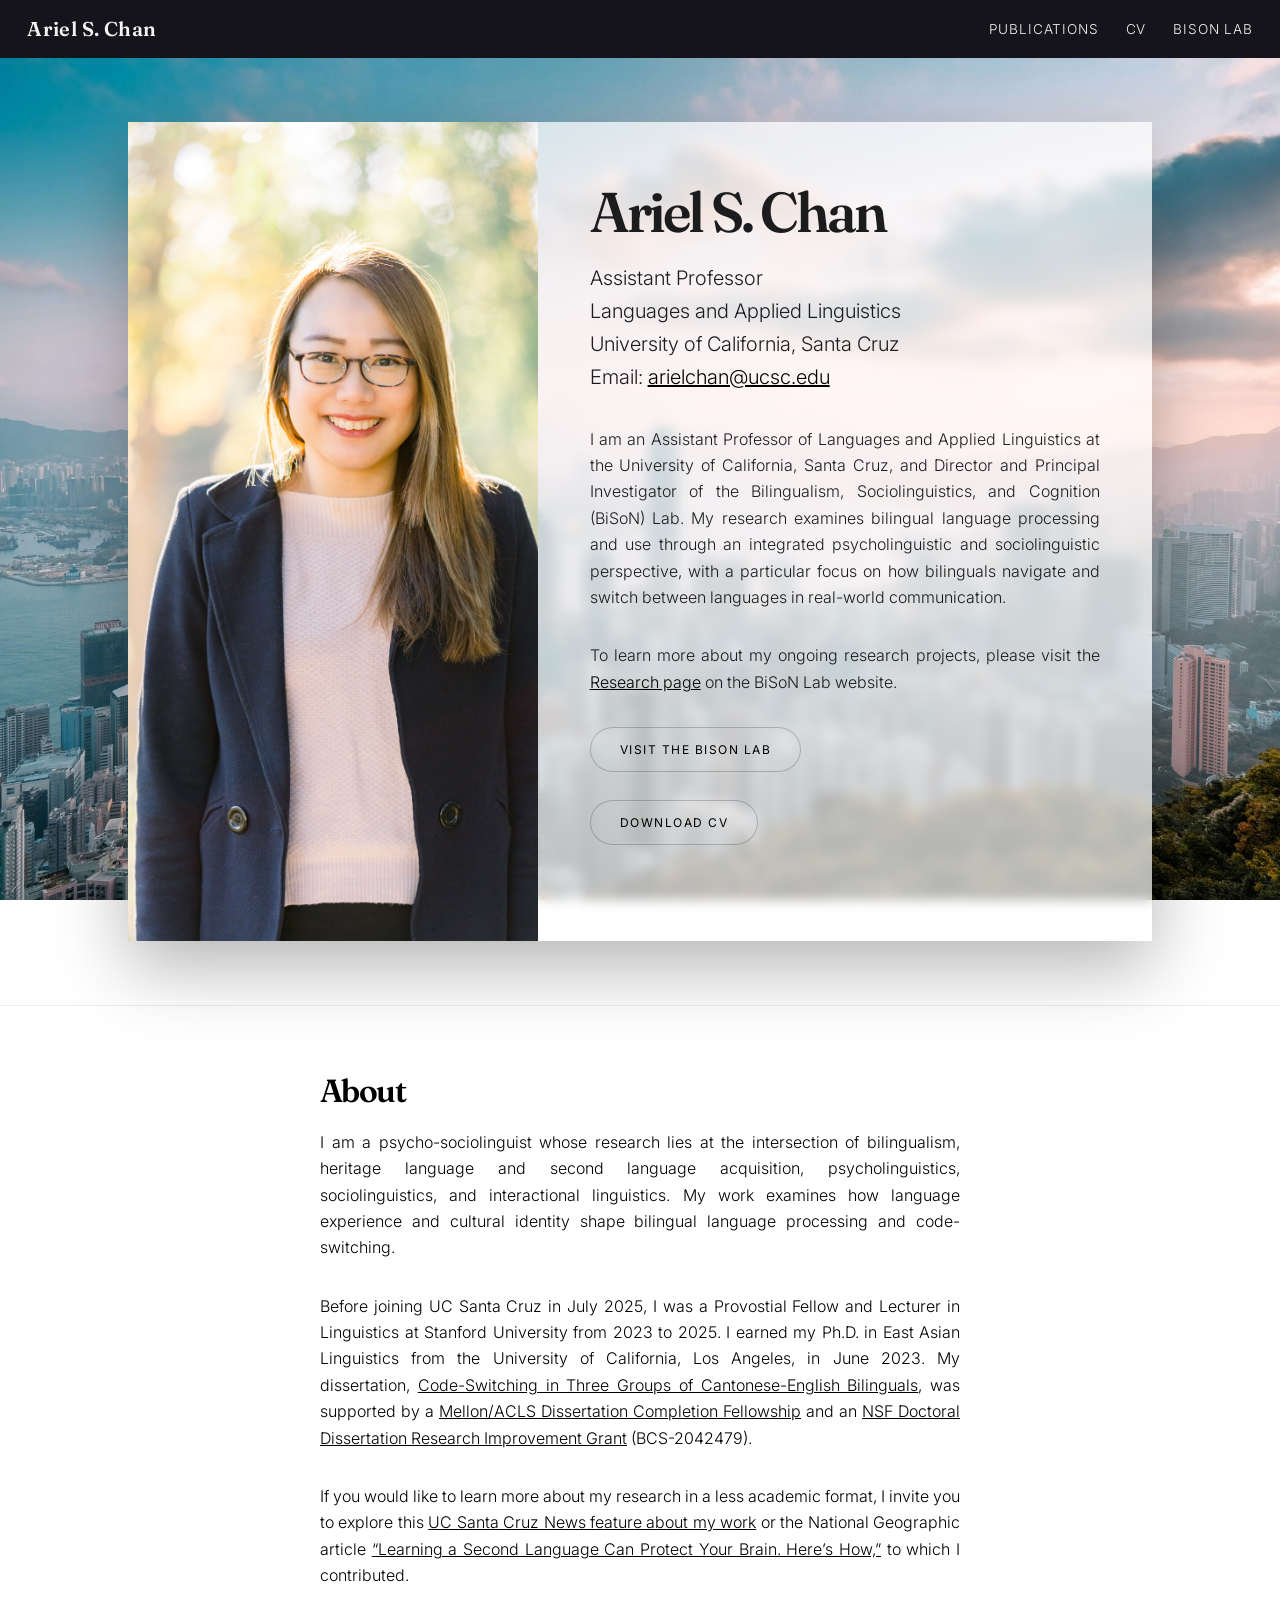
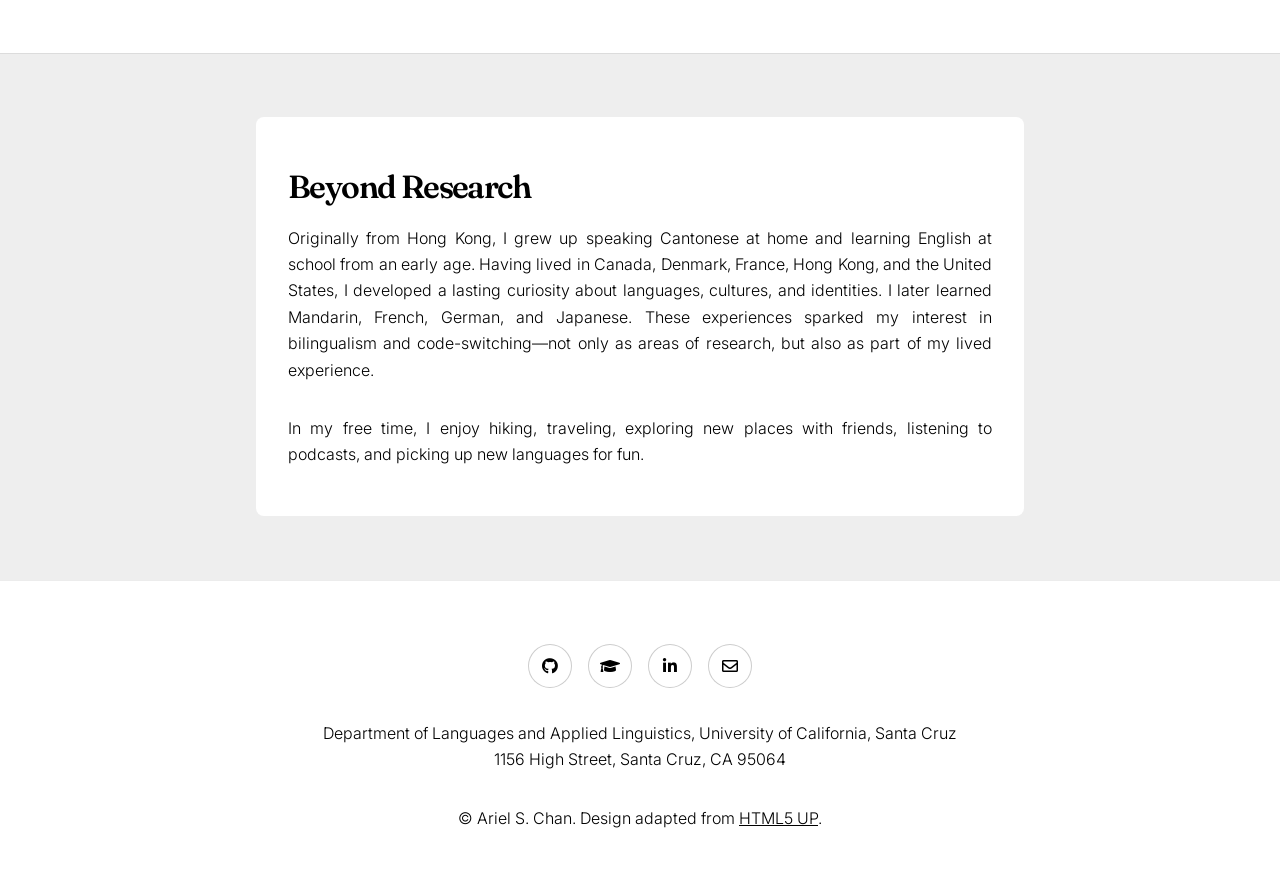
==== commit c5a4f62d: "Reorder Beyond Research countries alphabetically, simplify address line, fix footer icon hover to ac" ====
--- a/index.html
+++ b/index.html
@@ -60,7 +60,7 @@
 				<section class="wrapper style2 align-left" id="beyond">
 					<div class="inner medium">
 						<h2>Beyond Research</h2>
-						<p>Originally from Hong Kong, I grew up speaking Cantonese at home and learning English at school from an early age. Having lived in Hong Kong, the United States, Canada, France, and Denmark, I developed a lasting curiosity about languages, cultures, and identities. Along the way, I also learned Mandarin, French, German, and Japanese. These experiences sparked my interest in bilingualism and code-switching&mdash;not only as areas of research, but also as part of my lived experience.</p>
+						<p>Originally from Hong Kong, I grew up speaking Cantonese at home and learning English at school from an early age. Having lived in Canada, Denmark, France, Hong Kong, and the United States, I developed a lasting curiosity about languages, cultures, and identities. I later learned Mandarin, French, German, and Japanese. These experiences sparked my interest in bilingualism and code-switching&mdash;not only as areas of research, but also as part of my lived experience.</p>
 						<p>In my free time, I enjoy hiking, traveling, exploring new places with friends, listening to podcasts, and picking up new languages for fun.</p>
 					</div>
 				</section>
@@ -74,8 +74,8 @@
 							<li><a href="https://www.linkedin.com/in/arielslchan/" class="icon brands style2 fa-linkedin-in" target="_blank" rel="noopener"><span class="label">LinkedIn</span></a></li>
 							<li><a href="mailto:arielchan@ucsc.edu" class="icon style2 fa-envelope"><span class="label">Email</span></a></li>
 						</ul>
-						<p>Department of Languages and Applied Linguistics · University of California, Santa Cruz<br />
-						UCSC/Humanities Academic Service Center, 1156 High Street, Santa Cruz, CA 95064</p>
+						<p>Department of Languages and Applied Linguistics, University of California, Santa Cruz<br />
+						1156 High Street, Santa Cruz, CA 95064</p>
 						<p>&copy; Ariel S. Chan. Design adapted from <a href="https://html5up.net" target="_blank" rel="noopener">HTML5 UP</a>.</p>
 					</div>
 				</footer>
--- a/assets/css/custom.css
+++ b/assets/css/custom.css
@@ -49,7 +49,7 @@
 	font-weight: 600;
 	letter-spacing: 0.02em;
 	text-transform: none;
-	font-size: 1.15em;
+	font-size: 20px;
 }
 
 .pub-entry {
@@ -62,7 +62,7 @@
 
 .pub-tag {
 	display: inline-block;
-	font-size: 0.7em;
+	font-size: 14px;
 	text-transform: uppercase;
 	letter-spacing: 0.08em;
 	color: var(--accent-purple);
@@ -202,7 +202,7 @@
 }
 
 h2 {
-	font-size: 28px;
+	font-size: 32px;
 }
 
 /* Justify body copy in About and Beyond Research sections */
@@ -210,3 +210,15 @@
 #beyond p {
 	text-align: justify;
 }
+
+/* Footer social icons (GitHub, Scholar, LinkedIn, Email): hover to match accent purple */
+a.icon.style2:hover:before {
+	box-shadow: inset 0 0 0 1px var(--accent-purple) !important;
+	color: var(--accent-purple) !important;
+}
+
+a.icon.style2:active:before {
+	background-color: rgba(100, 83, 148, 0.1) !important;
+	box-shadow: inset 0 0 0 1px var(--accent-purple) !important;
+	color: var(--accent-purple) !important;
+}
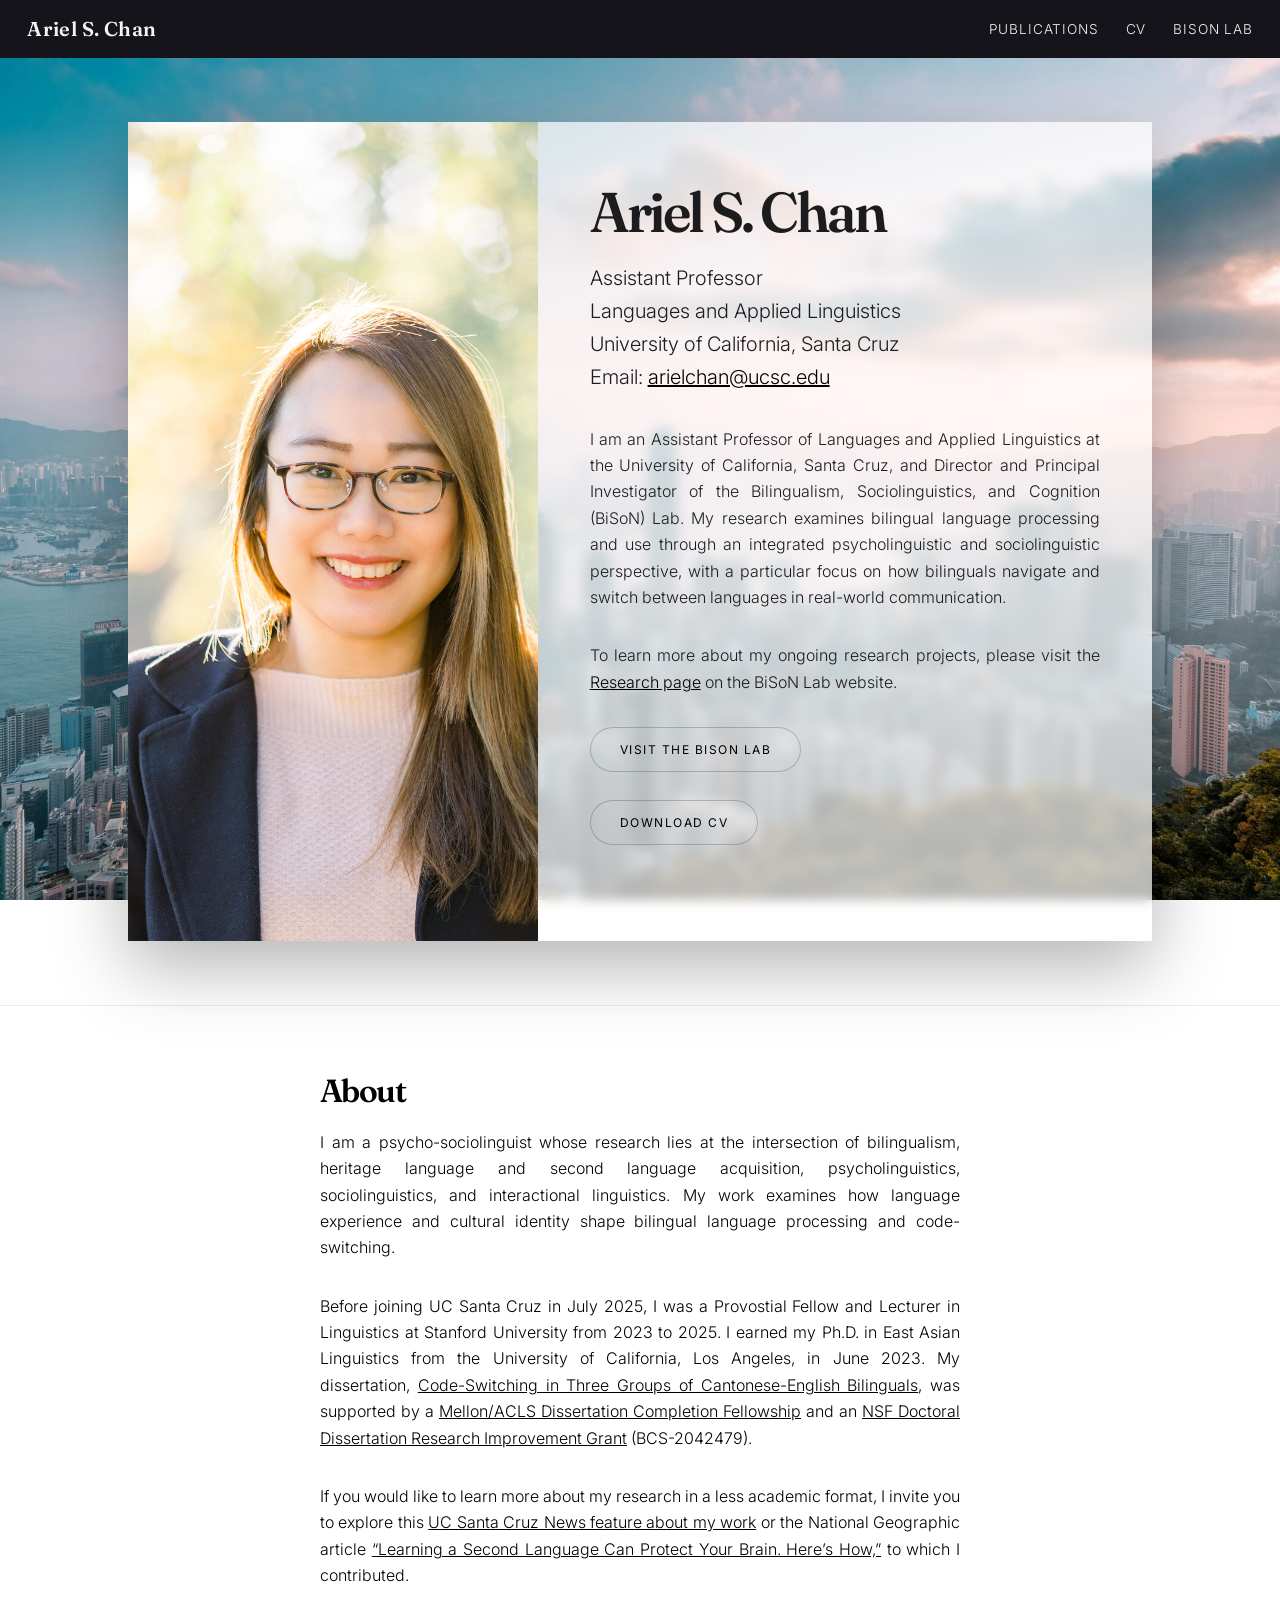
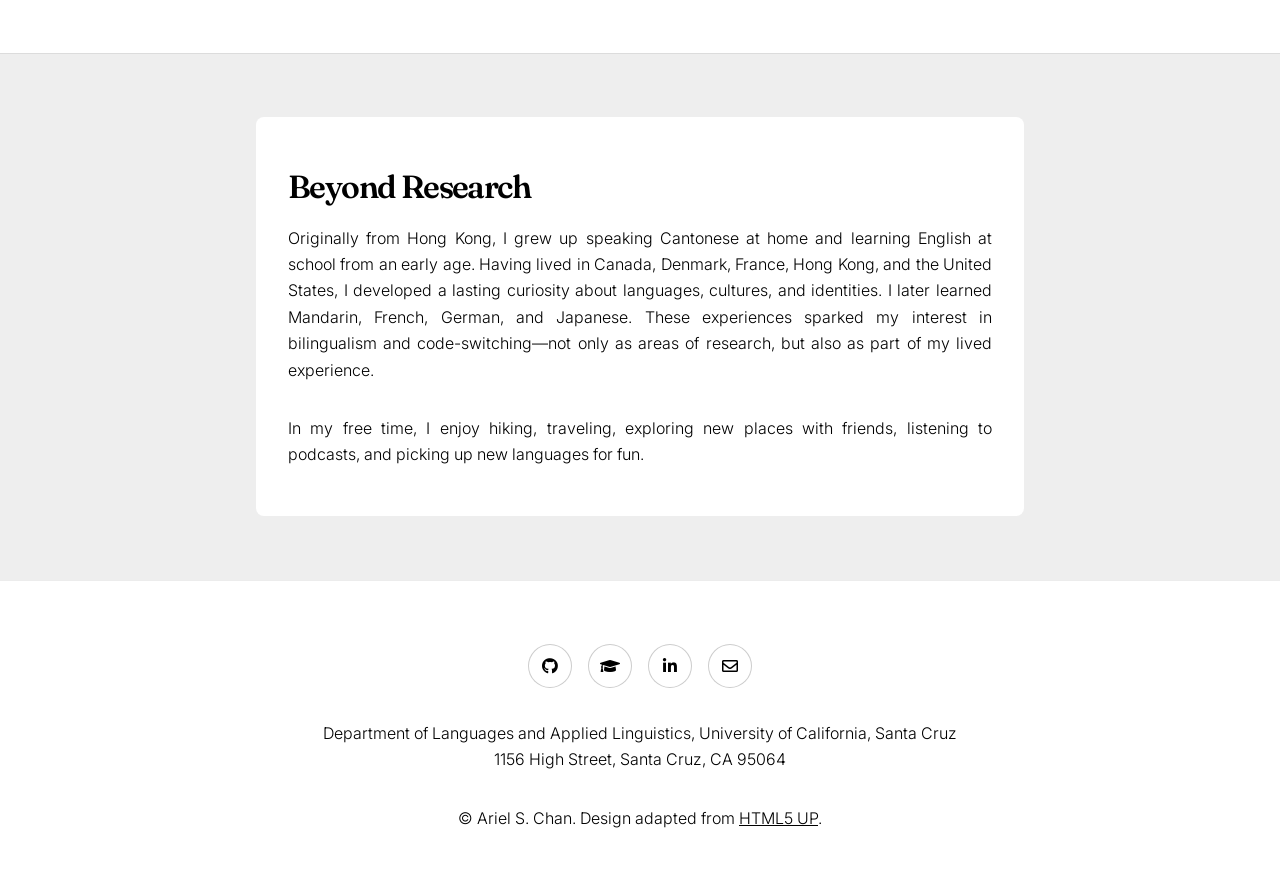
==== commit 4d484f9a: "Replace CV Google Doc link with updated shortened CV PDF Co-Authored-By: Claude Sonnet 5 <noreply@an" ====
(no text change in the page or its own stylesheets)
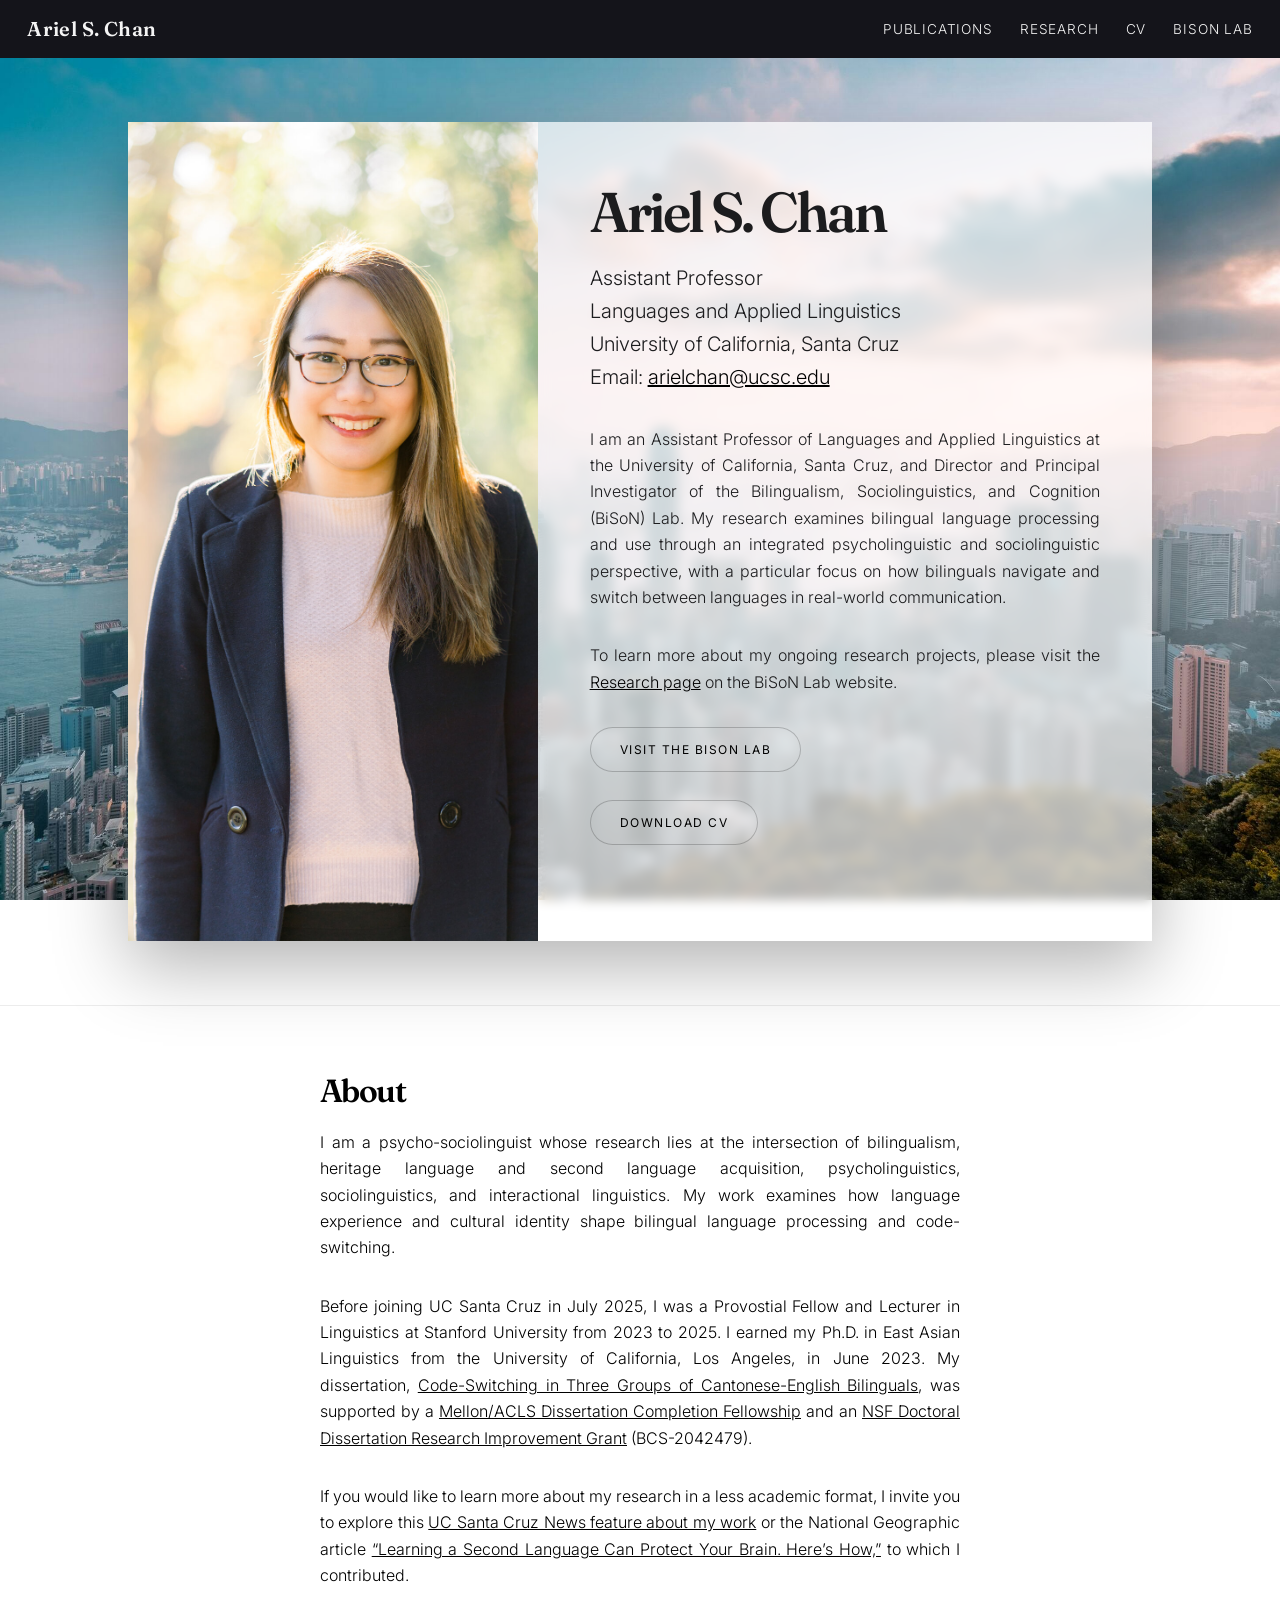
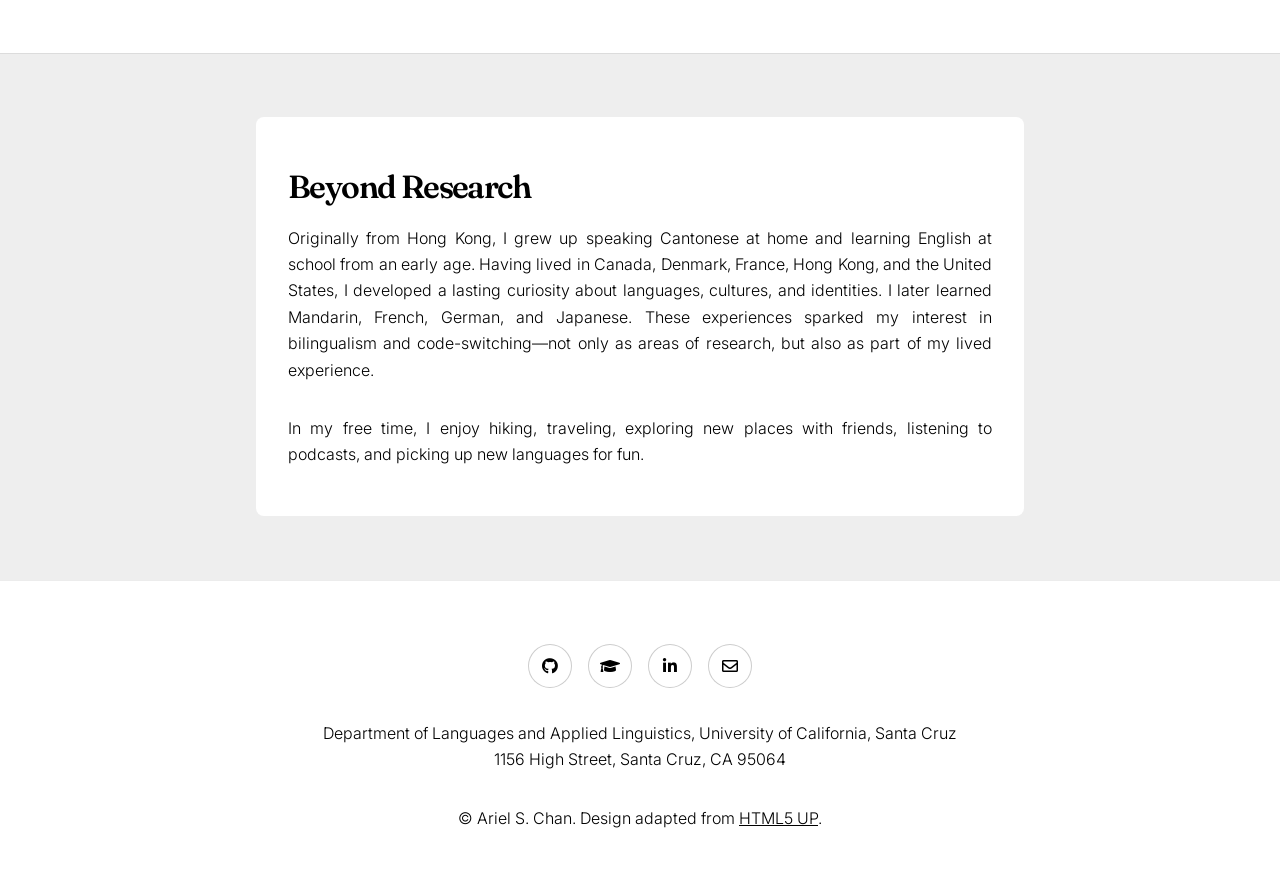
==== commit a3976c7f: "Add Research nav tab linking to BiSoN Lab research page Co-Authored-By: Claude Sonnet 5 <noreply@ant" ====
--- a/index.html
+++ b/index.html
@@ -18,6 +18,7 @@
 		<nav class="site-nav">
 			<a class="brand" href="index.html">Ariel S. Chan</a>
 			<a href="publications.html">Publications</a>
+			<a href="https://bisonlab.sites.ucsc.edu/bison/research/">Research</a>
 			<a href="files/Ariel_Chan_CV.pdf" target="_blank" rel="noopener">CV</a>
 			<a href="https://bisonlab.sites.ucsc.edu/" target="_blank" rel="noopener">BiSoN Lab</a>
 		</nav>
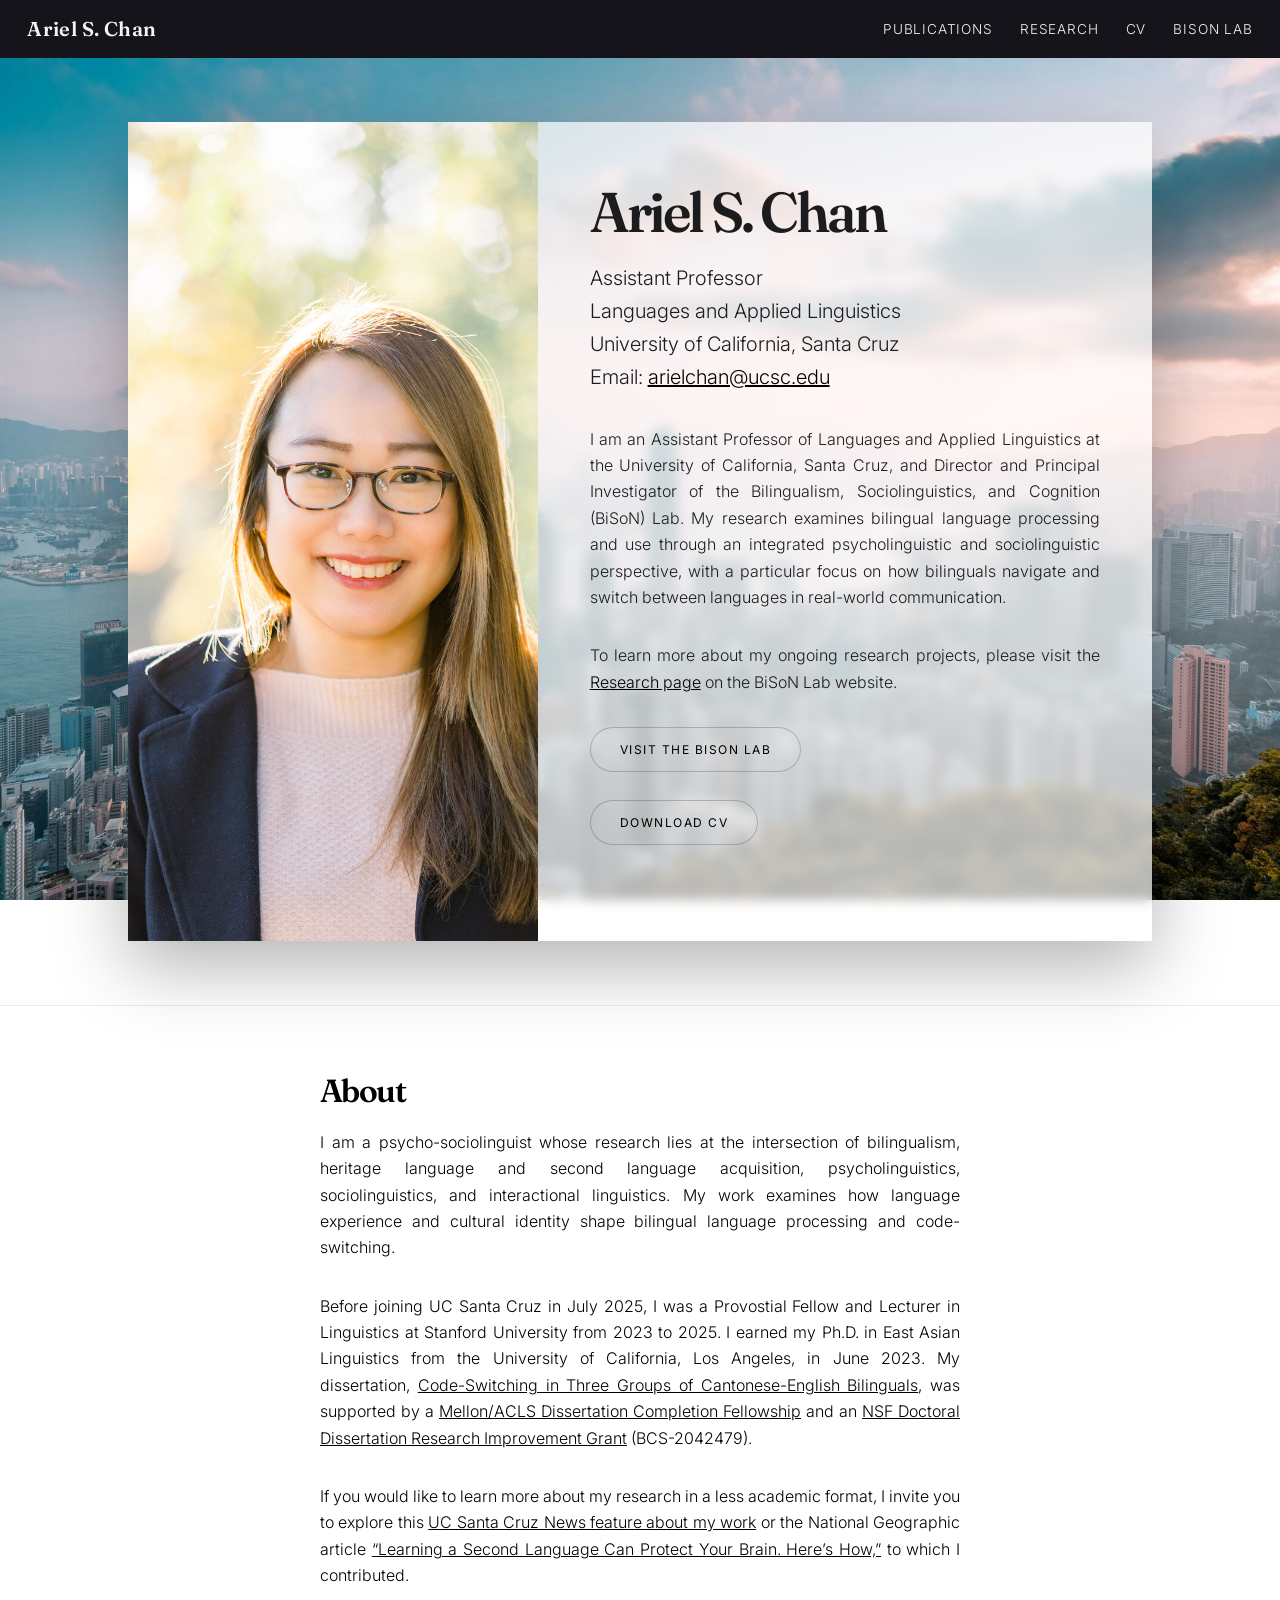
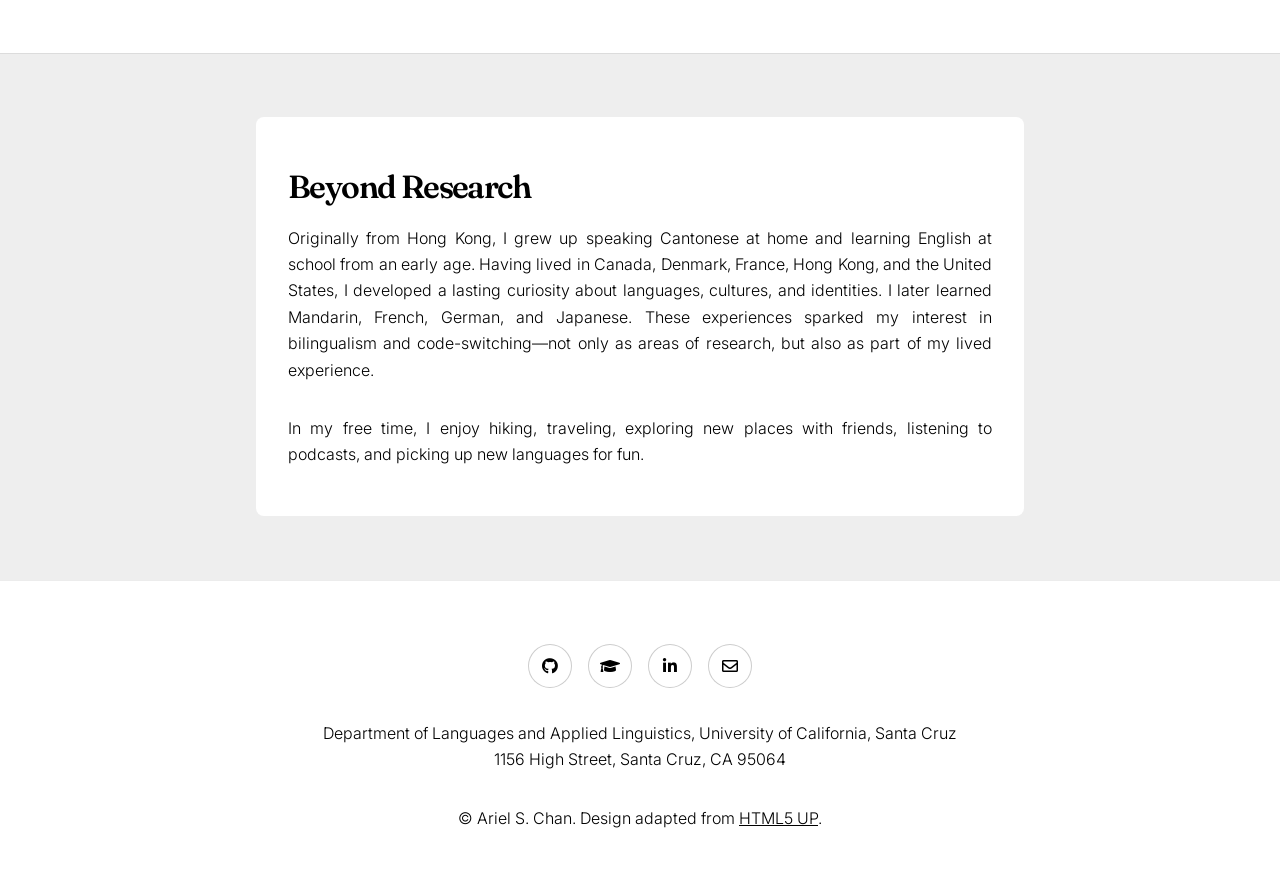
==== commit 95e83cff: "Revert Research page to direct link (BiSoN Lab site blocks iframe embedding) Co-Authored-By: Claude " ====
(no text change in the page or its own stylesheets)
